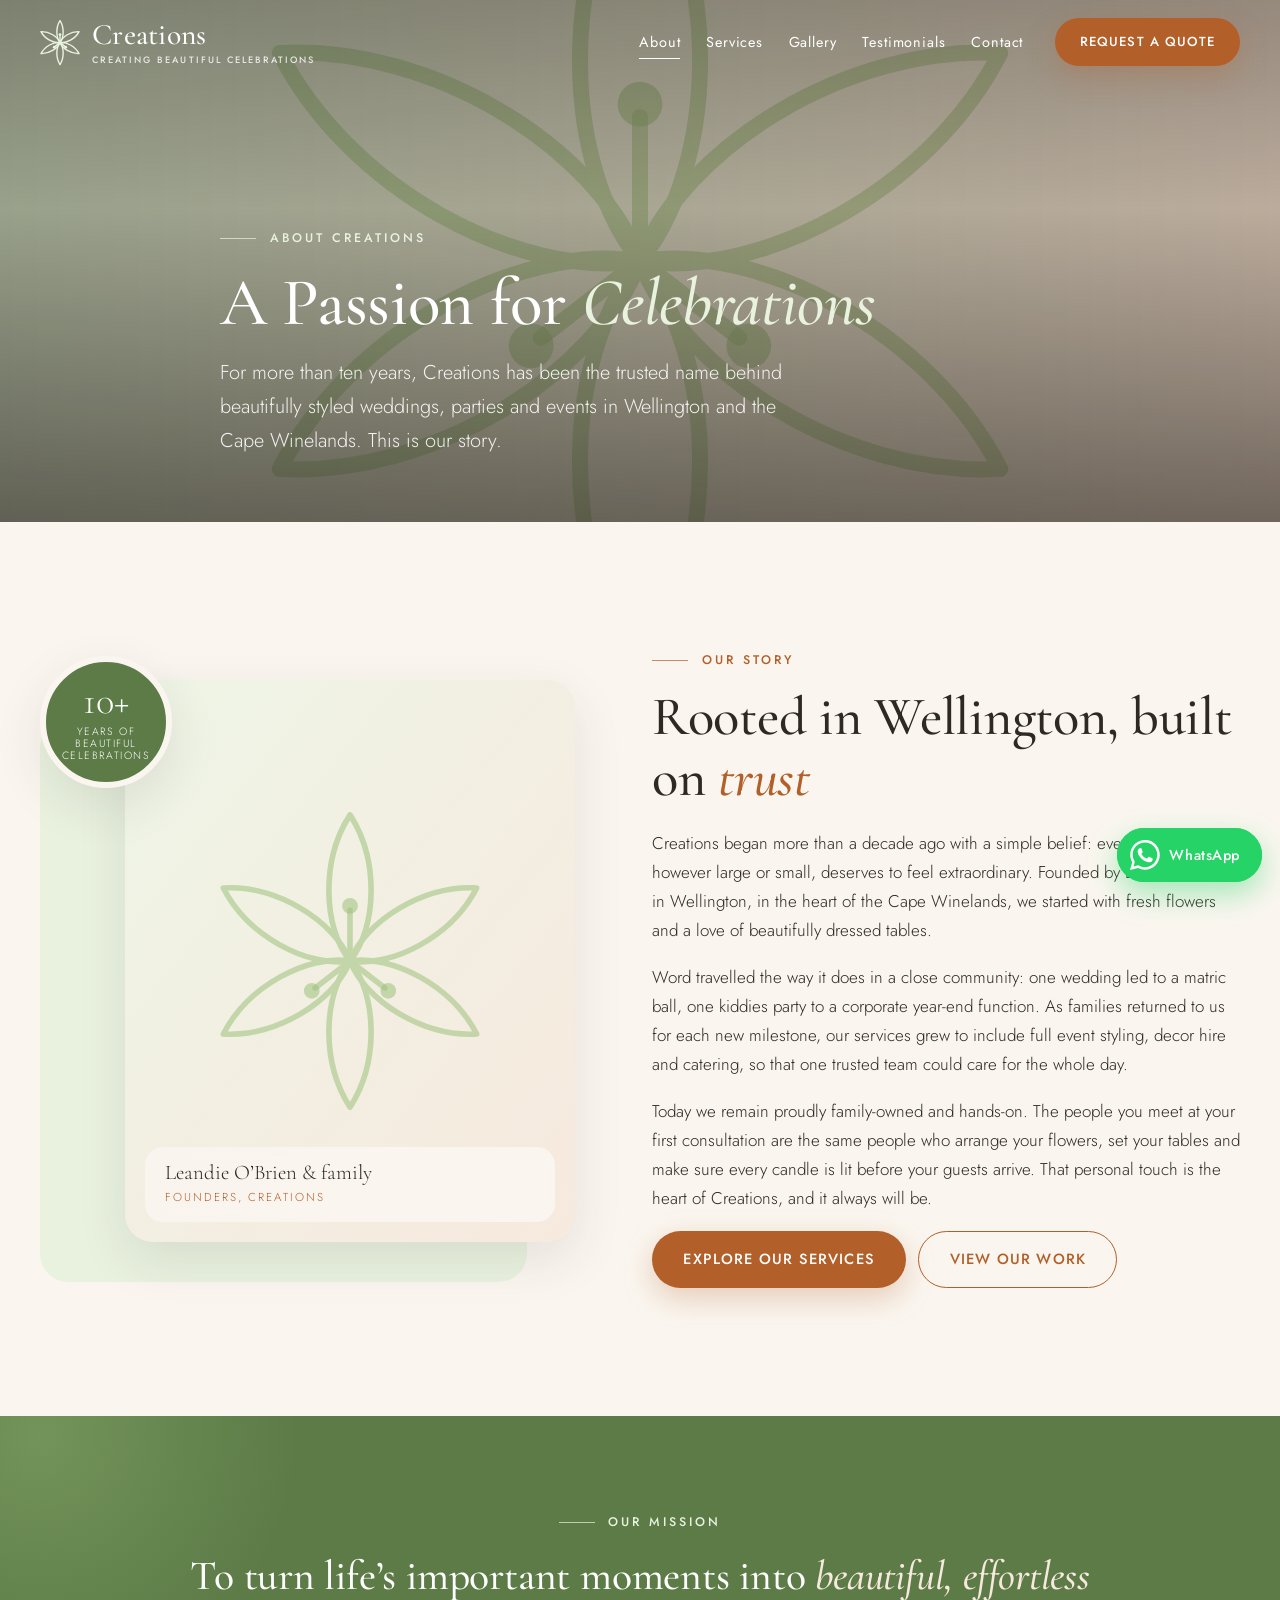
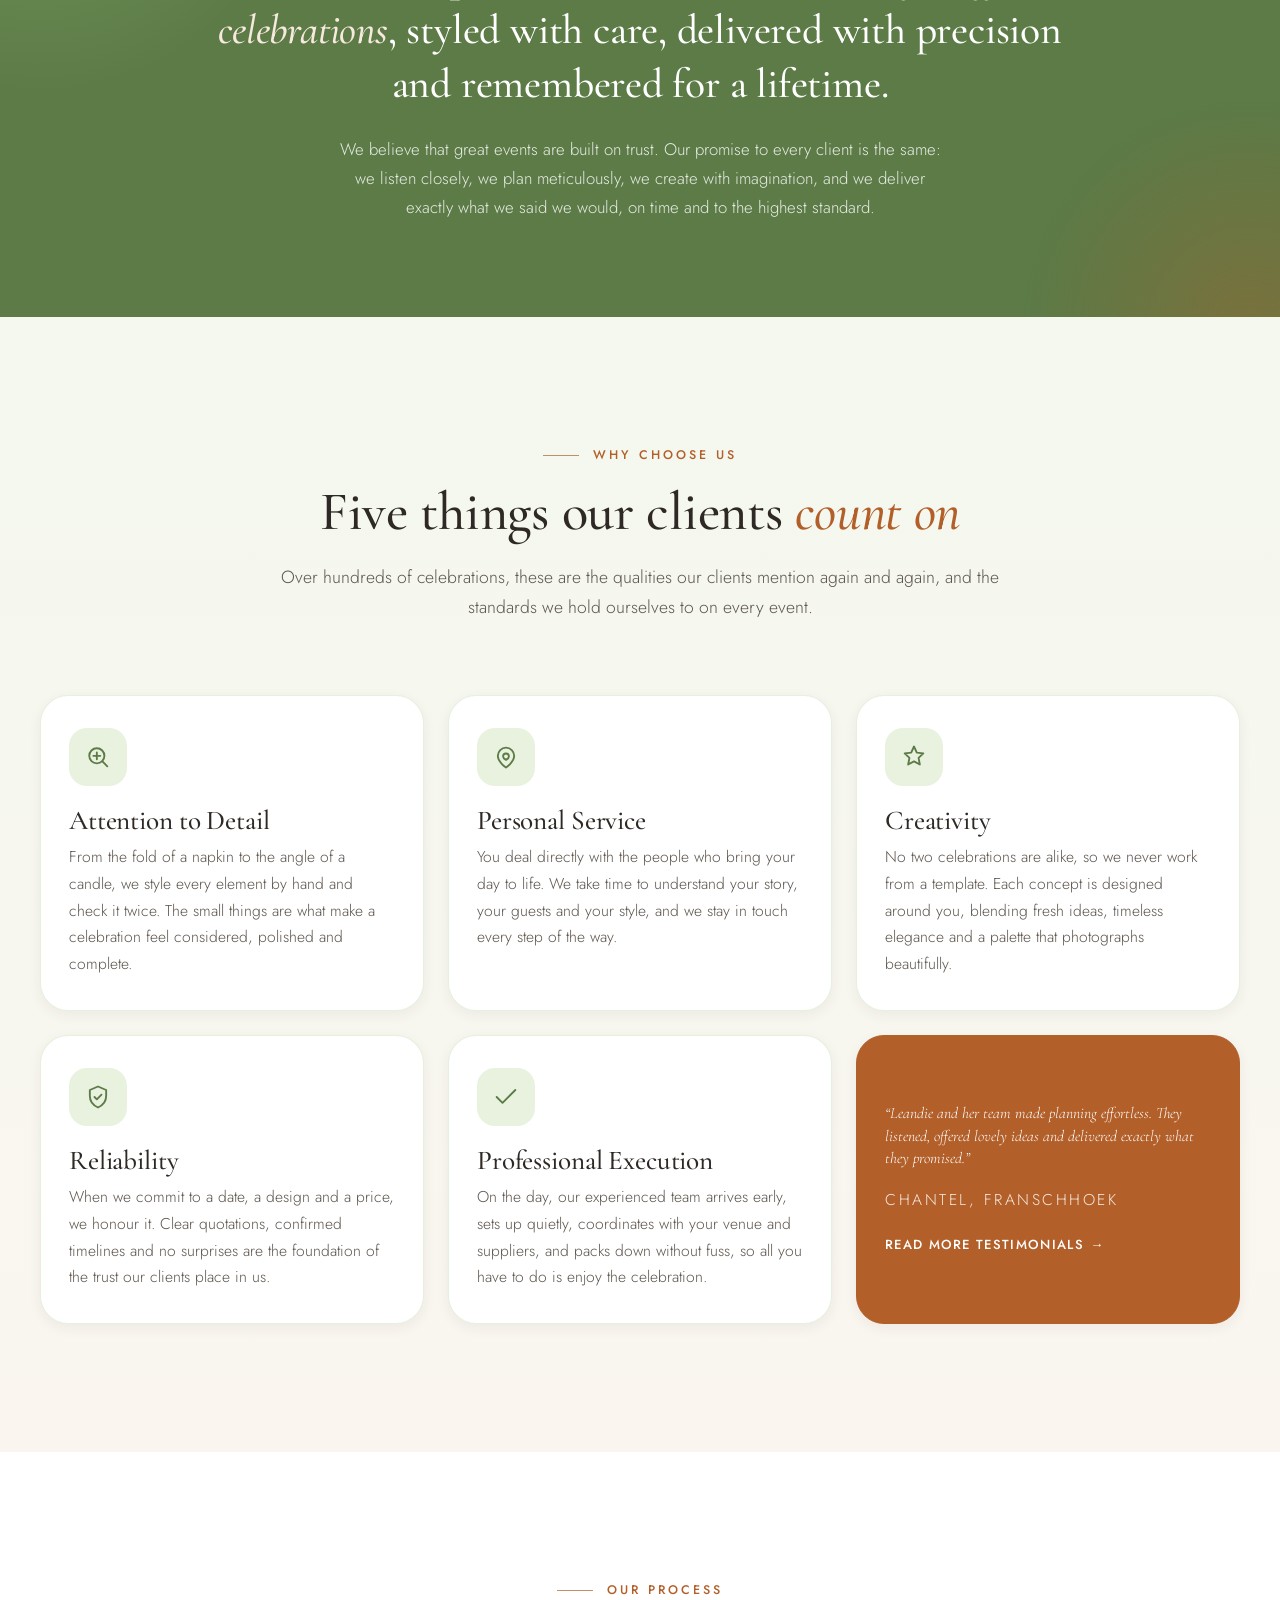
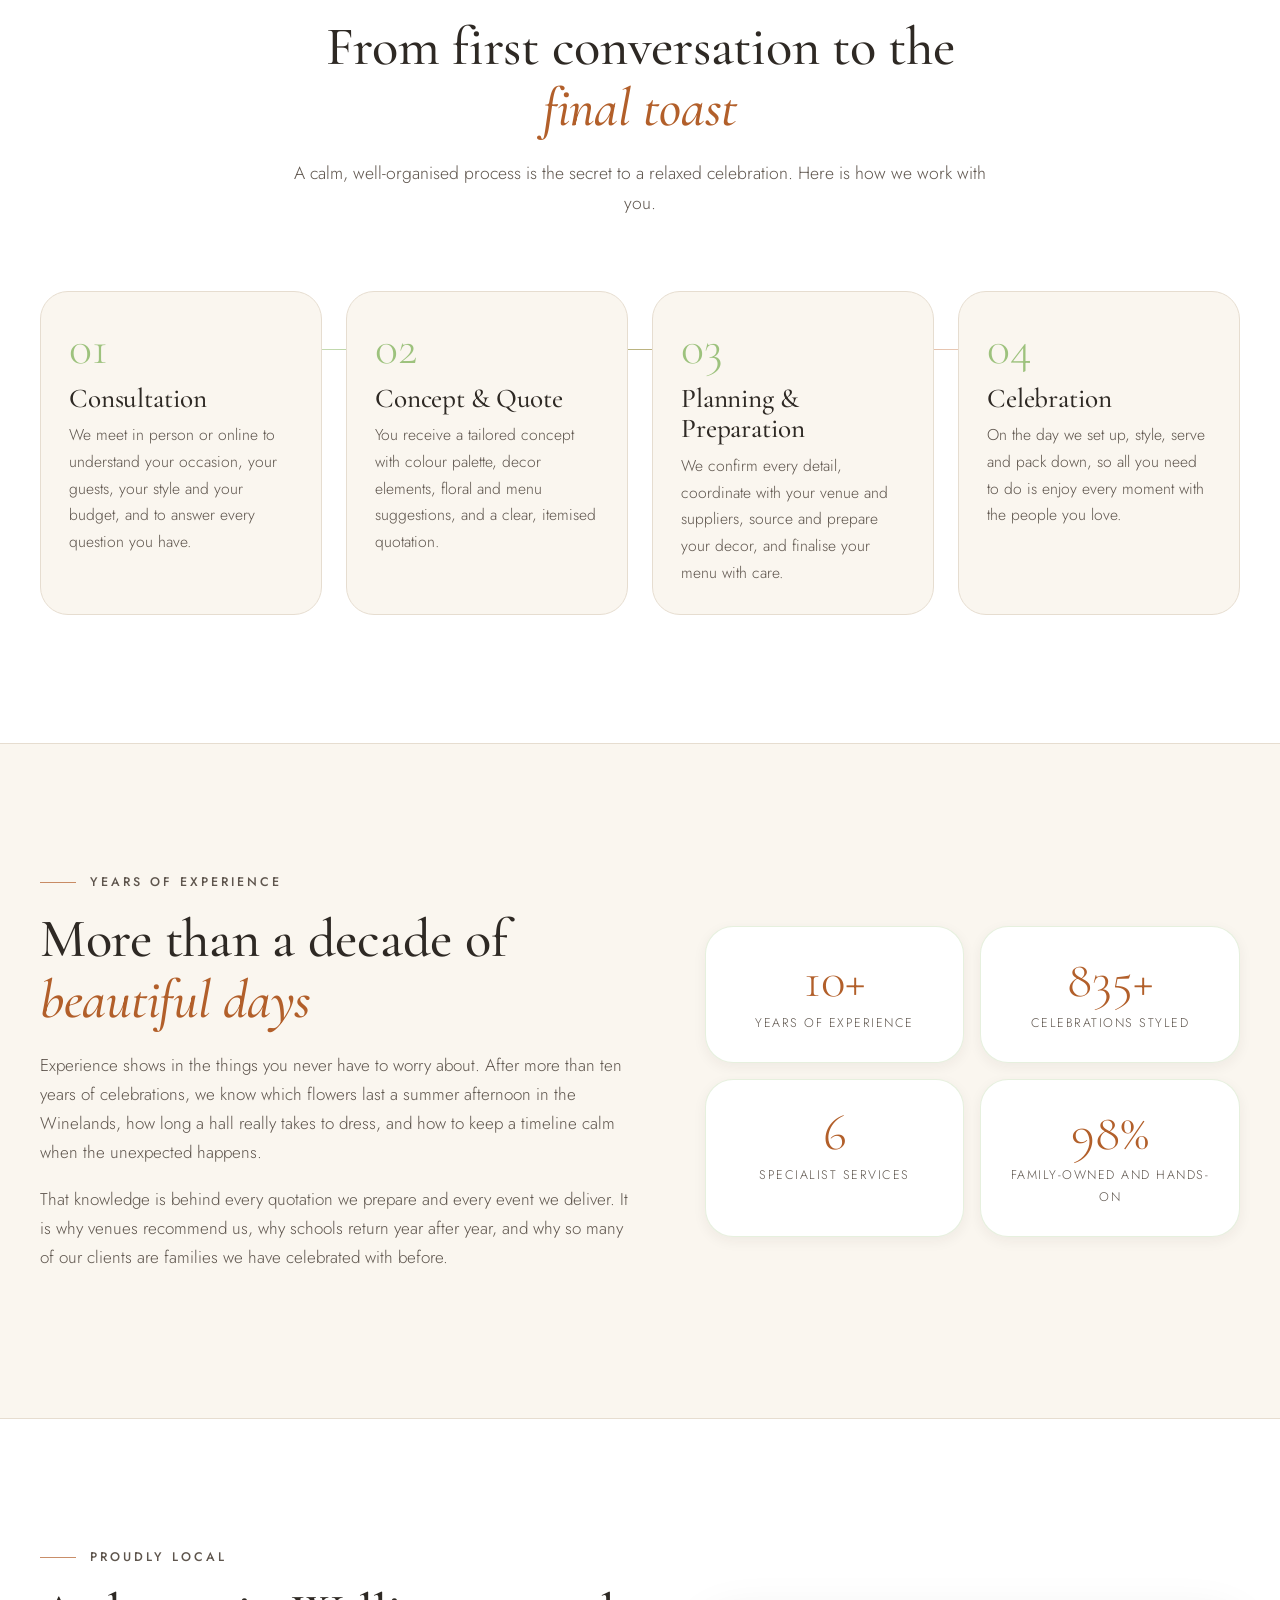
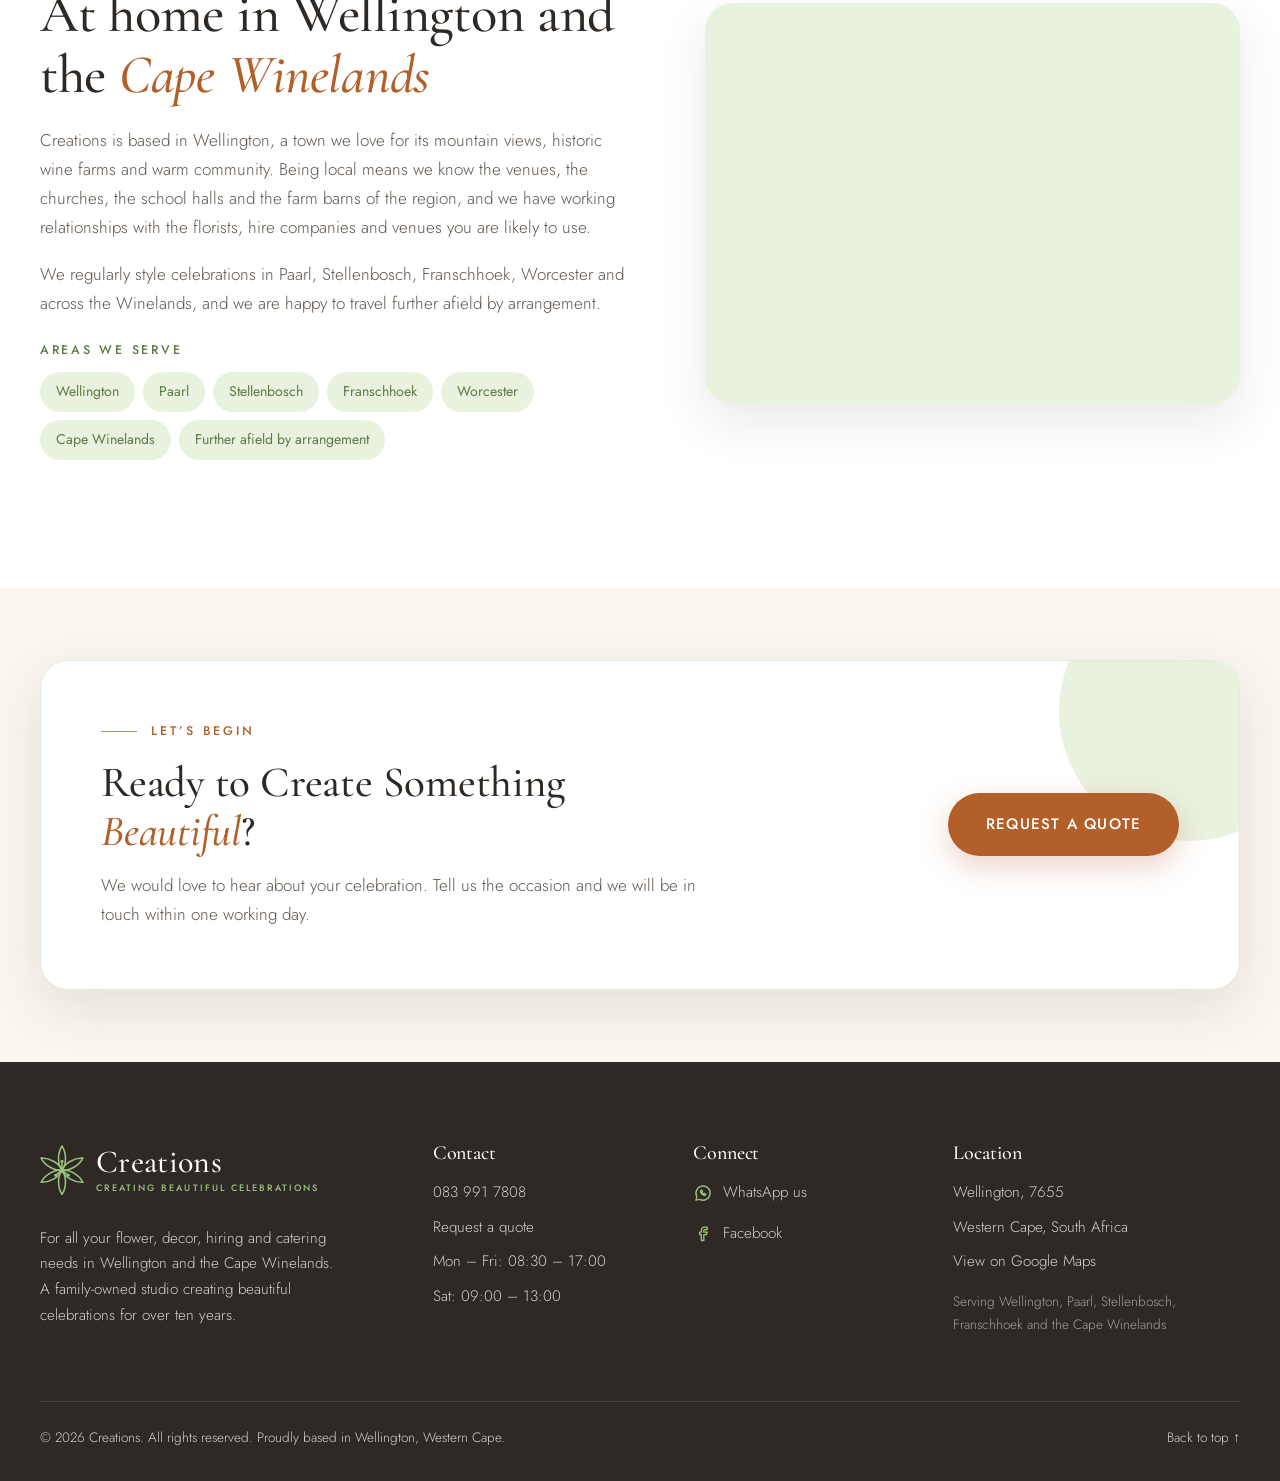
==== about.html @ 6b0f3a57 "Add About page: A Passion for Celebrations New about.html telling the Creations story as a family-ow" ====
<!DOCTYPE html>
<html lang="en-ZA">
<head>
  <meta charset="utf-8">
  <meta name="viewport" content="width=device-width, initial-scale=1, viewport-fit=cover">
  <title>About Us | A Passion for Celebrations | Creations, Wellington</title>
  <meta name="description" content="Meet Creations, a family-owned event styling and catering company trusted in Wellington and the Cape Winelands for more than 10 years. Attention to detail, personal service, creativity and reliable, professional execution.">
  <meta name="robots" content="index, follow, max-image-preview:large">
  <meta name="theme-color" content="#FAF6EF">
  <link rel="canonical" href="https://www.obcreations.site/about.html">

  <meta property="og:type" content="website">
  <meta property="og:locale" content="en_ZA">
  <meta property="og:site_name" content="Creations">
  <meta property="og:title" content="About Creations | A Passion for Celebrations">
  <meta property="og:description" content="A family-owned event styling company trusted in Wellington for more than 10 years.">
  <meta property="og:url" content="https://www.obcreations.site/about.html">
  <meta property="og:image" content="https://www.obcreations.site/assets/img/og-image.jpg">
  <meta name="twitter:card" content="summary_large_image">

  <link rel="icon" href="favicon.svg" type="image/svg+xml">
  <link rel="apple-touch-icon" href="assets/img/logo-mark.svg">
  <link rel="manifest" href="site.webmanifest">

  <link rel="preconnect" href="https://fonts.googleapis.com">
  <link rel="preconnect" href="https://fonts.gstatic.com" crossorigin>
  <link rel="preconnect" href="https://images.unsplash.com">
  <link rel="stylesheet" href="https://fonts.googleapis.com/css2?family=Cormorant+Garamond:ital,wght@0,400;0,500;0,600;1,400;1,500&family=Jost:wght@300;400;500;600&display=swap">
  <link rel="stylesheet" href="assets/css/styles.css">

  <script type="application/ld+json">
  {
    "@context": "https://schema.org",
    "@type": "AboutPage",
    "name": "About Creations",
    "url": "https://www.obcreations.site/about.html",
    "about": { "@id": "https://www.obcreations.site/#business" }
  }
  </script>
</head>
<body>
  <a class="skip-link" href="#main">Skip to main content</a>

  <header class="site-header" id="top">
    <div class="container header__inner">
      <a class="brand" href="index.html" aria-label="Creations, home">
        <svg class="brand__lily" viewBox="0 0 200 250" aria-hidden="true" focusable="false">
          <defs><path id="brand-petal" d="M100 128 C 80 104, 78 52, 100 18 C 122 52, 120 104, 100 128 Z"/></defs>
          <g fill="none" stroke="currentColor" stroke-width="7" stroke-linejoin="round" stroke-linecap="round">
            <use href="#brand-petal"/><use href="#brand-petal" transform="rotate(60 100 128)"/><use href="#brand-petal" transform="rotate(120 100 128)"/><use href="#brand-petal" transform="rotate(180 100 128)"/><use href="#brand-petal" transform="rotate(240 100 128)"/><use href="#brand-petal" transform="rotate(300 100 128)"/>
            <path d="M100 128V92M100 128L74 148M100 128l26 20"/>
          </g>
          <g fill="currentColor"><circle cx="100" cy="88" r="7"/><circle cx="71" cy="151" r="7"/><circle cx="129" cy="151" r="7"/></g>
        </svg>
        <span class="brand__text">
          <span class="brand__name">Creations</span>
          <span class="brand__tag">Creating Beautiful Celebrations</span>
        </span>
      </a>

      <nav class="nav" id="primary-nav" aria-label="Primary">
        <ul class="nav__list">
          <li><a class="nav__link is-active" href="about.html" aria-current="page">About</a></li>
          <li><a class="nav__link" href="services.html">Services</a></li>
          <li><a class="nav__link" href="gallery.html">Gallery</a></li>
          <li><a class="nav__link" href="index.html#testimonials">Testimonials</a></li>
          <li><a class="nav__link" href="contact.html">Contact</a></li>
        </ul>
        <a class="btn btn--primary nav__cta" href="contact.html">Request a Quote</a>
      </nav>

      <button class="nav-toggle" type="button" aria-controls="primary-nav" aria-expanded="false" aria-label="Open menu">
        <span class="nav-toggle__bar"></span>
        <span class="nav-toggle__bar"></span>
        <span class="nav-toggle__bar"></span>
      </button>
    </div>
  </header>

  <main id="main">
    <!-- ------------------------------------------------------------ HERO -->
    <section class="page-hero" aria-labelledby="about-title">
      <picture class="hero__media">
        <img src="https://images.unsplash.com/photo-1511795409834-ef04bbd61622?auto=format&fit=crop&w=1800&q=70"
             alt="Guests gathered at a long, beautifully styled celebration table under warm string lights"
             width="1800" height="900" fetchpriority="high" decoding="async" data-fallback>
      </picture>
      <div class="hero__overlay" aria-hidden="true"></div>
      <div class="container hero__content">
        <p class="eyebrow reveal">About Creations</p>
        <h1 class="page-hero__title reveal" id="about-title">A Passion for <em>Celebrations</em></h1>
        <p class="hero__lead reveal">For more than ten years, Creations has been the trusted name behind beautifully styled weddings, parties and events in Wellington and the Cape Winelands. This is our story.</p>
      </div>
    </section>

    <!-- ------------------------------------------------------- OUR STORY -->
    <section class="section about" id="story" aria-labelledby="story-title">
      <div class="container about__grid">
        <div class="about__media reveal">
          <!-- Photo placeholder: replace the src with a warm, professional photo of the Creations family and team -->
          <figure class="about__photo">
            <img src="assets/img/placeholder.svg"
                 alt="Placeholder for a warm, professional photo of the Creations family and team"
                 width="800" height="1000" loading="lazy" decoding="async">
            <figcaption class="about__photo-caption">
              <span class="about__photo-name">Leandie O&rsquo;Brien &amp; family</span>
              <span class="about__photo-role">Founders, Creations</span>
            </figcaption>
          </figure>
          <div class="about__badge" aria-hidden="true">
            <span class="about__badge-num">10+</span>
            <span class="about__badge-text">years of<br>beautiful<br>celebrations</span>
          </div>
        </div>

        <div class="about__content">
          <p class="eyebrow reveal">Our Story</p>
          <h2 class="section__title reveal" id="story-title">Rooted in Wellington, built on <em>trust</em></h2>
          <p class="reveal">Creations began more than a decade ago with a simple belief: every celebration, however large or small, deserves to feel extraordinary. Founded by Leandie O&rsquo;Brien in Wellington, in the heart of the Cape Winelands, we started with fresh flowers and a love of beautifully dressed tables.</p>
          <p class="reveal">Word travelled the way it does in a close community: one wedding led to a matric ball, one kiddies party to a corporate year-end function. As families returned to us for each new milestone, our services grew to include full event styling, decor hire and catering, so that one trusted team could care for the whole day.</p>
          <p class="reveal">Today we remain proudly family-owned and hands-on. The people you meet at your first consultation are the same people who arrange your flowers, set your tables and make sure every candle is lit before your guests arrive. That personal touch is the heart of Creations, and it always will be.</p>
          <div class="about__actions reveal">
            <a class="btn btn--primary" href="services.html">Explore Our Services</a>
            <a class="btn btn--outline" href="gallery.html">View Our Work</a>
          </div>
        </div>
      </div>
    </section>

    <!-- --------------------------------------------------------- MISSION -->
    <section class="mission" aria-labelledby="mission-title">
      <div class="container mission__inner reveal">
        <p class="eyebrow">Our Mission</p>
        <h2 class="mission__title" id="mission-title">To turn life&rsquo;s important moments into <em>beautiful, effortless celebrations</em>, styled with care, delivered with precision and remembered for a lifetime.</h2>
        <p class="mission__text">We believe that great events are built on trust. Our promise to every client is the same: we listen closely, we plan meticulously, we create with imagination, and we deliver exactly what we said we would, on time and to the highest standard.</p>
      </div>
    </section>

    <!-- --------------------------------------------------- WHY CHOOSE US -->
    <section class="section section--tint why" id="why-us" aria-labelledby="why-title">
      <div class="container">
        <header class="section__header reveal">
          <p class="eyebrow">Why Choose Us</p>
          <h2 class="section__title" id="why-title">Five things our clients <em>count on</em></h2>
          <p class="section__intro">Over hundreds of celebrations, these are the qualities our clients mention again and again, and the standards we hold ourselves to on every event.</p>
        </header>

        <ul class="why__grid">
          <li class="why__card reveal">
            <span class="why__icon" aria-hidden="true"><svg viewBox="0 0 24 24"><circle cx="11" cy="11" r="6.5"/><path d="M20 20l-4.2-4.2M11 8v6M8 11h6"/></svg></span>
            <h3>Attention to Detail</h3>
            <p>From the fold of a napkin to the angle of a candle, we style every element by hand and check it twice. The small things are what make a celebration feel considered, polished and complete.</p>
          </li>
          <li class="why__card reveal">
            <span class="why__icon" aria-hidden="true"><svg viewBox="0 0 24 24"><path d="M12 21s-7-4.6-7-10a7 7 0 0 1 14 0c0 5.4-7 10-7 10Z"/><path d="M9.5 11.5a2.5 2.5 0 0 1 5 0c0 1.5-2.5 3-2.5 3s-2.5-1.5-2.5-3Z"/></svg></span>
            <h3>Personal Service</h3>
            <p>You deal directly with the people who bring your day to life. We take time to understand your story, your guests and your style, and we stay in touch every step of the way.</p>
          </li>
          <li class="why__card reveal">
            <span class="why__icon" aria-hidden="true"><svg viewBox="0 0 24 24"><path d="M12 3l2.4 5.2 5.6.7-4.1 3.9 1.1 5.6L12 15.7 7 18.4l1.1-5.6L4 8.9l5.6-.7Z"/></svg></span>
            <h3>Creativity</h3>
            <p>No two celebrations are alike, so we never work from a template. Each concept is designed around you, blending fresh ideas, timeless elegance and a palette that photographs beautifully.</p>
          </li>
          <li class="why__card reveal">
            <span class="why__icon" aria-hidden="true"><svg viewBox="0 0 24 24"><path d="M12 3l7 3v5c0 5-3.5 8.5-7 10-3.5-1.5-7-5-7-10V6l7-3Z"/><path d="M9 12l2 2 4-4"/></svg></span>
            <h3>Reliability</h3>
            <p>When we commit to a date, a design and a price, we honour it. Clear quotations, confirmed timelines and no surprises are the foundation of the trust our clients place in us.</p>
          </li>
          <li class="why__card reveal">
            <span class="why__icon" aria-hidden="true"><svg viewBox="0 0 24 24"><path d="M4 12l5 5L20 6"/></svg></span>
            <h3>Professional Execution</h3>
            <p>On the day, our experienced team arrives early, sets up quietly, coordinates with your venue and suppliers, and packs down without fuss, so all you have to do is enjoy the celebration.</p>
          </li>
          <li class="why__card why__card--accent reveal">
            <p class="why__quote">&ldquo;Leandie and her team made planning effortless. They listened, offered lovely ideas and delivered exactly what they promised.&rdquo;</p>
            <p class="why__cite">Chantel, Franschhoek</p>
            <a class="service__link" href="index.html#testimonials">Read more testimonials</a>
          </li>
        </ul>
      </div>
    </section>

    <!-- ----------------------------------------------------- OUR PROCESS -->
    <section class="section process" id="process" aria-labelledby="process-title">
      <div class="container">
        <header class="section__header reveal">
          <p class="eyebrow">Our Process</p>
          <h2 class="section__title" id="process-title">From first conversation to the <em>final toast</em></h2>
          <p class="section__intro">A calm, well-organised process is the secret to a relaxed celebration. Here is how we work with you.</p>
        </header>

        <ol class="process__steps">
          <li class="step reveal">
            <span class="step__num" aria-hidden="true">01</span>
            <h3 class="step__title">Consultation</h3>
            <p>We meet in person or online to understand your occasion, your guests, your style and your budget, and to answer every question you have.</p>
          </li>
          <li class="step reveal">
            <span class="step__num" aria-hidden="true">02</span>
            <h3 class="step__title">Concept &amp; Quote</h3>
            <p>You receive a tailored concept with colour palette, decor elements, floral and menu suggestions, and a clear, itemised quotation.</p>
          </li>
          <li class="step reveal">
            <span class="step__num" aria-hidden="true">03</span>
            <h3 class="step__title">Planning &amp; Preparation</h3>
            <p>We confirm every detail, coordinate with your venue and suppliers, source and prepare your decor, and finalise your menu with care.</p>
          </li>
          <li class="step reveal">
            <span class="step__num" aria-hidden="true">04</span>
            <h3 class="step__title">Celebration</h3>
            <p>On the day we set up, style, serve and pack down, so all you need to do is enjoy every moment with the people you love.</p>
          </li>
        </ol>
      </div>
    </section>

    <!-- ------------------------------------------------------ EXPERIENCE -->
    <section class="experience" id="experience" aria-labelledby="experience-title">
      <div class="container experience__grid">
        <div class="experience__content">
          <p class="eyebrow reveal">Years of Experience</p>
          <h2 class="section__title reveal" id="experience-title">More than a decade of <em>beautiful days</em></h2>
          <p class="reveal">Experience shows in the things you never have to worry about. After more than ten years of celebrations, we know which flowers last a summer afternoon in the Winelands, how long a hall really takes to dress, and how to keep a timeline calm when the unexpected happens.</p>
          <p class="reveal">That knowledge is behind every quotation we prepare and every event we deliver. It is why venues recommend us, why schools return year after year, and why so many of our clients are families we have celebrated with before.</p>
        </div>
        <ul class="experience__stats reveal">
          <li><span class="experience__num"><span data-count="10">10</span>+</span><span class="experience__label">Years of experience</span></li>
          <li><span class="experience__num"><span data-count="850">850</span>+</span><span class="experience__label">Celebrations styled</span></li>
          <li><span class="experience__num"><span data-count="6">6</span></span><span class="experience__label">Specialist services</span></li>
          <li><span class="experience__num"><span data-count="100">100</span>%</span><span class="experience__label">Family-owned and hands-on</span></li>
        </ul>
      </div>
    </section>

    <!-- ----------------------------------------------------------- LOCAL -->
    <section class="section local" id="local" aria-labelledby="local-title">
      <div class="container local__grid">
        <div class="local__content">
          <p class="eyebrow reveal">Proudly Local</p>
          <h2 class="section__title reveal" id="local-title">At home in Wellington and the <em>Cape Winelands</em></h2>
          <p class="reveal">Creations is based in Wellington, a town we love for its mountain views, historic wine farms and warm community. Being local means we know the venues, the churches, the school halls and the farm barns of the region, and we have working relationships with the florists, hire companies and venues you are likely to use.</p>
          <p class="reveal">We regularly style celebrations in Paarl, Stellenbosch, Franschhoek, Worcester and across the Winelands, and we are happy to travel further afield by arrangement.</p>
          <h3 class="local__areas-title reveal">Areas we serve</h3>
          <ul class="local__areas reveal">
            <li>Wellington</li>
            <li>Paarl</li>
            <li>Stellenbosch</li>
            <li>Franschhoek</li>
            <li>Worcester</li>
            <li>Cape Winelands</li>
            <li>Further afield by arrangement</li>
          </ul>
        </div>
        <div class="local__map reveal">
          <iframe title="Map of Wellington, Western Cape, where Creations is based"
                  src="https://www.google.com/maps?q=Wellington,+Western+Cape,+South+Africa&z=11&output=embed"
                  width="800" height="600" loading="lazy" referrerpolicy="no-referrer-when-downgrade" allowfullscreen></iframe>
        </div>
      </div>
    </section>

    <!-- ------------------------------------------------------------- CTA -->
    <section class="cta" aria-labelledby="cta-title">
      <div class="container cta__inner reveal">
        <div>
          <p class="eyebrow">Let&rsquo;s Begin</p>
          <h2 class="cta__title" id="cta-title">Ready to Create Something <em>Beautiful</em>?</h2>
          <p>We would love to hear about your celebration. Tell us the occasion and we will be in touch within one working day.</p>
        </div>
        <div class="cta__actions">
          <a class="btn btn--primary btn--lg" href="contact.html">Request a Quote</a>
        </div>
      </div>
    </section>
  </main>

  <footer class="site-footer">
    <div class="container footer__grid">
      <div class="footer__brand">
        <a class="brand brand--footer" href="index.html" aria-label="Creations, home">
          <svg class="brand__lily" viewBox="0 0 200 250" aria-hidden="true" focusable="false">
            <g fill="none" stroke="currentColor" stroke-width="7" stroke-linejoin="round" stroke-linecap="round">
              <use href="#brand-petal"/><use href="#brand-petal" transform="rotate(60 100 128)"/><use href="#brand-petal" transform="rotate(120 100 128)"/><use href="#brand-petal" transform="rotate(180 100 128)"/><use href="#brand-petal" transform="rotate(240 100 128)"/><use href="#brand-petal" transform="rotate(300 100 128)"/>
              <path d="M100 128V92M100 128L74 148M100 128l26 20"/>
            </g>
            <g fill="currentColor"><circle cx="100" cy="88" r="7"/><circle cx="71" cy="151" r="7"/><circle cx="129" cy="151" r="7"/></g>
          </svg>
          <span class="brand__text">
            <span class="brand__name">Creations</span>
            <span class="brand__tag">Creating Beautiful Celebrations</span>
          </span>
        </a>
        <p>For all your flower, decor, hiring and catering needs in Wellington and the Cape Winelands. A family-owned studio creating beautiful celebrations for over ten years.</p>
      </div>

      <div class="footer__col">
        <h3>Contact</h3>
        <ul>
          <li><a href="tel:+27839917808">083 991 7808</a></li>
          <li><a href="contact.html">Request a quote</a></li>
          <li>Mon &ndash; Fri: 08:30 &ndash; 17:00</li>
          <li>Sat: 09:00 &ndash; 13:00</li>
        </ul>
      </div>

      <div class="footer__col">
        <h3>Connect</h3>
        <ul class="footer__connect">
          <li>
            <a href="https://wa.me/27839917808?text=Hello%20Creations%2C%20I%27d%20like%20to%20enquire%20about%20an%20event." target="_blank" rel="noopener noreferrer">
              <svg viewBox="0 0 24 24" aria-hidden="true"><path d="M3.5 20.5l1.2-4.1A8.5 8.5 0 1 1 8 19.6l-4.5.9Z"/><path d="M9 9.5c0 3 2.5 5.5 5.5 5.5l1-1.5-2-1-1 1a4 4 0 0 1-2-2l1-1-1-2-1.5 1Z"/></svg>
              WhatsApp us
            </a>
          </li>
          <li>
            <a href="https://www.facebook.com/creationscreated" target="_blank" rel="noopener noreferrer">
              <svg viewBox="0 0 24 24" aria-hidden="true"><path d="M14 8h3V5h-3a4 4 0 0 0-4 4v2H8v3h2v7h3v-7h3l1-3h-4V9a1 1 0 0 1 1-1Z"/></svg>
              Facebook
            </a>
          </li>
        </ul>
      </div>

      <div class="footer__col">
        <h3>Location</h3>
        <address>
          <ul>
            <li>Wellington, 7655</li>
            <li>Western Cape, South Africa</li>
            <li><a href="https://www.google.com/maps/search/?api=1&query=Wellington,+Western+Cape,+South+Africa" target="_blank" rel="noopener noreferrer">View on Google Maps</a></li>
            <li class="footer__area">Serving Wellington, Paarl, Stellenbosch, Franschhoek and the Cape Winelands</li>
          </ul>
        </address>
      </div>
    </div>

    <div class="container footer__bottom">
      <p>&copy; <span data-year>2026</span> Creations. All rights reserved. Proudly based in Wellington, Western Cape.</p>
      <a class="footer__top" href="#top">Back to top &uarr;</a>
    </div>
  </footer>

  <a class="whatsapp-fab" href="https://wa.me/27839917808?text=Hello%20Creations%2C%20I%27d%20like%20to%20enquire%20about%20an%20event." target="_blank" rel="noopener noreferrer" aria-label="Chat with Creations on WhatsApp">
    <svg viewBox="0 0 24 24" aria-hidden="true"><path d="M20.5 3.5A11.8 11.8 0 0 0 12 0C5.5 0 .2 5.3.2 11.8c0 2.1.5 4.1 1.6 5.9L0 24l6.4-1.7a11.8 11.8 0 0 0 5.6 1.4c6.5 0 11.8-5.3 11.8-11.8 0-3.2-1.2-6.1-3.3-8.4ZM12 21.7c-1.8 0-3.5-.5-5-1.4l-.4-.2-3.8 1 1-3.7-.2-.4a9.7 9.7 0 0 1-1.5-5.2C2.1 6.4 6.5 2 12 2c2.6 0 5.1 1 6.9 2.9a9.7 9.7 0 0 1 2.9 6.9c0 5.5-4.4 9.9-9.8 9.9Zm5.4-7.3c-.3-.1-1.8-.9-2-1-.3-.1-.5-.1-.7.1l-.9 1.2c-.2.2-.3.2-.6.1a8 8 0 0 1-4-3.5c-.3-.5.3-.5.9-1.6.1-.2 0-.4 0-.5l-.9-2.2c-.2-.6-.5-.5-.7-.5h-.6c-.2 0-.5.1-.8.4-.3.3-1 1-1 2.5s1.1 2.9 1.2 3.1c.2.2 2.1 3.2 5.1 4.5 1.9.8 2.6.9 3.5.7.6-.1 1.8-.7 2-1.4.2-.7.2-1.3.2-1.4-.1-.2-.3-.3-.7-.5Z"/></svg>
    <span class="whatsapp-fab__label">WhatsApp</span>
  </a>

  <script src="assets/js/main.js" defer></script>
</body>
</html>
---- assets/css/styles.css ----
/* =====================================================================
   Creations — Creating Beautiful Celebrations
   Design system + page styles. Mobile first. No dependencies.
   ===================================================================== */

/* ---------- Design tokens ------------------------------------------- */
:root {
  /* Brand palette, sampled from the Creations logo and business card */
  --terracotta: #B25F2A;
  --terracotta-dark: #8E4A1F;
  --terracotta-soft: #D9A483;
  --terracotta-pale: #F7E9DE;

  --sage: #9DC27D;          /* lily green from the logo */
  --sage-deep: #5C7B47;     /* accessible text green */
  --sage-mid: #86A96B;
  --sage-pale: #E9F2DF;
  --sage-tint: #F4F8EF;

  --cream: #FAF6EF;
  --cream-deep: #F2EADD;
  --white: #FFFFFF;

  --ink: #2E2924;
  --ink-soft: #5E554D;
  --ink-mute: #8A8078;
  --line: #E6DDD0;

  --whatsapp: #25D366;
  --whatsapp-dark: #1DA851;

  /* Type */
  --font-display: "Cormorant Garamond", Georgia, "Times New Roman", serif;
  --font-body: "Jost", "Helvetica Neue", Arial, sans-serif;

  /* Rhythm */
  --radius-sm: 10px;
  --radius: 18px;
  --radius-lg: 28px;
  --container: 1200px;
  --gutter: clamp(1.25rem, 4vw, 2.5rem);
  --section: clamp(4.5rem, 10vw, 8rem);

  --shadow-sm: 0 4px 14px rgba(46, 41, 36, 0.06);
  --shadow: 0 18px 50px rgba(46, 41, 36, 0.10);
  --shadow-lg: 0 32px 80px rgba(46, 41, 36, 0.16);

  --ease: cubic-bezier(0.22, 1, 0.36, 1);
  --dur: 0.6s;
  --header-h: 84px;
}

/* ---------- Base ---------------------------------------------------- */
*, *::before, *::after { box-sizing: border-box; }

html {
  scroll-behavior: smooth;
  scroll-padding-top: calc(var(--header-h) + 12px);
  -webkit-text-size-adjust: 100%;
  overflow-x: clip;
}

body {
  margin: 0;
  font-family: var(--font-body);
  font-weight: 300;
  font-size: 1.0625rem;
  line-height: 1.7;
  color: var(--ink);
  background: var(--cream);
  -webkit-font-smoothing: antialiased;
  overflow-x: clip;
}

img, svg, picture, iframe { display: block; max-width: 100%; }
img { height: auto; }

h1, h2, h3, h4 {
  font-family: var(--font-display);
  font-weight: 500;
  line-height: 1.12;
  margin: 0 0 1rem;
  color: var(--ink);
  letter-spacing: -0.005em;
}
h1 { font-size: clamp(2.6rem, 7vw, 5.4rem); }
h2 { font-size: clamp(2.1rem, 4.6vw, 3.4rem); }
h3 { font-size: clamp(1.35rem, 2.2vw, 1.7rem); }

p { margin: 0 0 1.15rem; }
ul, ol { margin: 0; padding: 0; }
a { color: var(--terracotta); text-decoration: none; transition: color 0.25s var(--ease); }
a:hover { color: var(--terracotta-dark); }
strong { font-weight: 500; }
em { font-style: italic; color: var(--terracotta); }
address { font-style: normal; }
button { font: inherit; color: inherit; cursor: pointer; }

:focus-visible {
  outline: 3px solid var(--terracotta);
  outline-offset: 3px;
  border-radius: 4px;
}

.container {
  width: min(100% - (var(--gutter) * 2), var(--container));
  margin-inline: auto;
}

.skip-link {
  position: absolute; top: -100px; left: 1rem;
  padding: 0.75rem 1.25rem; z-index: 1000;
  background: var(--ink); color: var(--white);
  border-radius: var(--radius-sm); font-weight: 500;
}
.skip-link:focus { top: 1rem; }

.hp { position: absolute !important; left: -9999px !important; width: 1px; height: 1px; overflow: hidden; }

/* ---------- Typography helpers ------------------------------------- */
.eyebrow {
  font-family: var(--font-body);
  font-size: 0.78rem; font-weight: 500;
  letter-spacing: 0.24em; text-transform: uppercase;
  color: var(--terracotta);
  margin-bottom: 1rem;
  display: flex; align-items: center; gap: 0.85rem;
}
.eyebrow::before {
  content: ""; width: 2.25rem; height: 1px; background: var(--terracotta); opacity: 0.7;
}
.section__header { max-width: 720px; margin: 0 auto clamp(2.5rem, 6vw, 4.5rem); text-align: center; }
.section__header .eyebrow { justify-content: center; }
.section__header--light .section__title,
.section__header--light .section__intro { color: var(--white); }
.section__header--light .eyebrow { color: var(--sage-pale); }
.section__header--light .eyebrow::before { background: var(--sage-pale); }
.section__header--light em { color: var(--terracotta-pale); }
.section__title { margin-bottom: 1.25rem; }
.section__intro { color: var(--ink-soft); font-size: 1.1rem; margin: 0; }

.section { padding-block: var(--section); position: relative; }
.section--tint { background: linear-gradient(180deg, var(--sage-tint) 0%, var(--cream) 100%); }
.section--sage { background: var(--sage-deep); color: var(--white); }

/* ---------- Buttons ------------------------------------------------- */
.btn {
  display: inline-flex; align-items: center; justify-content: center; gap: 0.6rem;
  padding: 0.95rem 1.9rem; border-radius: 999px;
  font-family: var(--font-body); font-weight: 500; font-size: 0.92rem;
  letter-spacing: 0.08em; text-transform: uppercase;
  border: 1.5px solid transparent; white-space: nowrap;
  transition: transform 0.35s var(--ease), box-shadow 0.35s var(--ease), background-color 0.3s, color 0.3s, border-color 0.3s;
}
.btn:hover { transform: translateY(-2px); }
.btn:active { transform: translateY(0); }
.btn--lg { padding: 1.1rem 2.3rem; font-size: 0.95rem; }
.btn--primary { background: var(--terracotta); color: var(--white); box-shadow: 0 10px 30px rgba(178, 95, 42, 0.28); }
.btn--primary:hover { background: var(--terracotta-dark); color: var(--white); box-shadow: 0 16px 36px rgba(178, 95, 42, 0.34); }
.btn--outline { border-color: var(--terracotta); color: var(--terracotta); background: transparent; }
.btn--outline:hover { background: var(--terracotta); color: var(--white); }
.btn--ghost { border-color: rgba(255,255,255,0.7); color: var(--white); background: rgba(255,255,255,0.08); backdrop-filter: blur(6px); }
.btn--ghost:hover { background: var(--white); color: var(--ink); }
.btn--whatsapp { background: var(--whatsapp); color: var(--white); }
.btn--whatsapp:hover { background: var(--whatsapp-dark); color: var(--white); }
.btn--whatsapp .icon-wa { width: 1.2rem; height: 1.2rem; fill: currentColor; }

/* ---------- Header -------------------------------------------------- */
.site-header {
  position: fixed; inset: 0 0 auto 0; z-index: 100;
  height: var(--header-h);
  display: flex; align-items: center;
  transition: background-color 0.4s var(--ease), box-shadow 0.4s var(--ease), height 0.4s var(--ease);
}
.site-header.is-scrolled,
.site-header.is-open {
  background: rgba(250, 246, 239, 0.92);
  backdrop-filter: blur(14px);
  -webkit-backdrop-filter: blur(14px);
  box-shadow: 0 1px 0 rgba(46, 41, 36, 0.06), var(--shadow-sm);
}
/* When the mobile menu is open, drop the blur: backdrop-filter creates a containing
   block that would trap the fixed-position nav inside the header. */
.site-header.is-open { background: var(--cream); backdrop-filter: none; -webkit-backdrop-filter: none; }
.header__inner { display: flex; align-items: center; justify-content: space-between; gap: 1rem; }

.brand { display: inline-flex; align-items: center; gap: 0.75rem; color: var(--sage); }
.brand__lily { width: 40px; height: 50px; flex: none; color: var(--sage); transition: transform 0.6s var(--ease); }
.brand:hover .brand__lily { transform: rotate(12deg) scale(1.05); }
.brand__text { display: flex; flex-direction: column; line-height: 1; }
.brand__name {
  font-family: var(--font-display); font-weight: 500;
  font-size: 1.85rem; letter-spacing: 0.01em; color: var(--terracotta);
  transition: color 0.4s var(--ease);
}
.brand__tag {
  font-size: 0.58rem; font-weight: 500; letter-spacing: 0.22em; text-transform: uppercase; white-space: nowrap;
  color: var(--sage-deep); margin-top: 0.3rem; transition: color 0.4s var(--ease);
}
.site-header:not(.is-scrolled):not(.is-open) .brand__name { color: var(--white); }
.site-header:not(.is-scrolled):not(.is-open) .brand__tag { color: rgba(255,255,255,0.8); }
.site-header:not(.is-scrolled):not(.is-open) .brand__lily { color: var(--sage-pale); }

.nav { display: flex; align-items: center; gap: clamp(1.25rem, 2.5vw, 2.5rem); }
.nav__list { list-style: none; display: flex; gap: clamp(1rem, 2vw, 2.2rem); align-items: center; }
.nav__link {
  position: relative; font-size: 0.9rem; font-weight: 400; letter-spacing: 0.06em;
  color: var(--ink); padding: 0.4rem 0;
}
.nav__link::after {
  content: ""; position: absolute; left: 0; right: 0; bottom: 0; height: 1px;
  background: currentColor; transform: scaleX(0); transform-origin: right;
  transition: transform 0.4s var(--ease);
}
.nav__link:hover::after, .nav__link.is-active::after { transform: scaleX(1); transform-origin: left; }
.nav__link:hover, .nav__link.is-active { color: var(--terracotta); }
.site-header:not(.is-scrolled):not(.is-open) .nav__link { color: var(--white); }
.site-header:not(.is-scrolled):not(.is-open) .nav__link:hover { color: var(--white); }

.nav__cta { padding: 0.75rem 1.5rem; font-size: 0.82rem; }

.nav-toggle {
  display: none; width: 46px; height: 46px; border-radius: 50%; border: 0;
  background: rgba(255,255,255,0.12); backdrop-filter: blur(6px);
  flex-direction: column; justify-content: center; align-items: center; gap: 5px;
}
.site-header.is-scrolled .nav-toggle, .site-header.is-open .nav-toggle { background: var(--sage-pale); }
.nav-toggle__bar { width: 20px; height: 1.5px; background: var(--white); transition: transform 0.35s var(--ease), opacity 0.3s; border-radius: 2px; }
.site-header.is-scrolled .nav-toggle__bar, .site-header.is-open .nav-toggle__bar { background: var(--ink); }
.nav-toggle[aria-expanded="true"] .nav-toggle__bar:nth-child(1) { transform: translateY(6.5px) rotate(45deg); }
.nav-toggle[aria-expanded="true"] .nav-toggle__bar:nth-child(2) { opacity: 0; }
.nav-toggle[aria-expanded="true"] .nav-toggle__bar:nth-child(3) { transform: translateY(-6.5px) rotate(-45deg); }

@media (max-width: 420px) {
  .brand__lily { width: 34px; height: 42px; }
  .brand__name { font-size: 1.6rem; }
  .brand__tag { font-size: 0.5rem; letter-spacing: 0.16em; }
}
@media (max-width: 960px) {
  .nav-toggle { display: flex; }
  .nav {
    position: fixed; inset: var(--header-h) 0 0 0;
    background: var(--cream);
    display: flex; flex-direction: column; justify-content: center; align-items: center; gap: 2.5rem;
    padding: 2rem var(--gutter) 6rem;
    transform: translateY(-8px); opacity: 0; visibility: hidden; pointer-events: none;
    transition: opacity 0.4s var(--ease), transform 0.4s var(--ease), visibility 0s linear 0.4s;
  }
  .site-header.is-open .nav { transform: none; opacity: 1; visibility: visible; pointer-events: auto; transition-delay: 0s; }
  .nav__list { flex-direction: column; gap: 1.4rem; text-align: center; }
  .nav__link { font-family: var(--font-display); font-size: 1.9rem; letter-spacing: 0; color: var(--ink) !important; }
  .nav__link::after { display: none; }
  .nav__cta { padding: 1rem 2.2rem; font-size: 0.9rem; }
  body.nav-open { overflow: hidden; }
}

/* ---------- Hero ---------------------------------------------------- */
.hero {
  position: relative; min-height: 100svh; display: flex; align-items: center;
  color: var(--white); isolation: isolate; overflow: hidden;
  padding: calc(var(--header-h) + 3rem) 0 6rem;
}
.hero__media, .hero__media img { position: absolute; inset: 0; width: 100%; height: 100%; object-fit: cover; z-index: -2; }
.hero__media img { transform: scale(1.04); animation: heroZoom 14s var(--ease) forwards; }
@keyframes heroZoom { to { transform: scale(1); } }
.hero__overlay {
  position: absolute; inset: 0; z-index: -1;
  background:
    linear-gradient(180deg, rgba(46,41,36,0.45) 0%, rgba(46,41,36,0.25) 40%, rgba(46,41,36,0.65) 100%),
    linear-gradient(90deg, rgba(92,123,71,0.35), rgba(178,95,42,0.15));
}
.hero__content { max-width: 840px; }
.hero .eyebrow { color: var(--sage-pale); }
.hero .eyebrow::before { background: var(--sage-pale); }
.hero__title { color: var(--white); margin-bottom: 1.4rem; font-size: clamp(2.5rem, 6vw, 4.8rem); }
.hero__title em { color: var(--sage-pale); }
.hero__lead { font-size: clamp(1.05rem, 1.6vw, 1.25rem); max-width: 600px; color: rgba(255,255,255,0.9); margin-bottom: 2.2rem; }
.hero__actions { display: flex; flex-wrap: wrap; gap: 0.9rem; }

.hero__scroll {
  position: absolute; left: 50%; bottom: 2rem; transform: translateX(-50%);
  width: 44px; height: 64px; display: flex; justify-content: center; align-items: flex-start;
}
.hero__scroll-line { width: 1px; height: 100%; background: rgba(255,255,255,0.55); position: relative; overflow: hidden; }
.hero__scroll-line::after {
  content: ""; position: absolute; left: 0; top: -100%; width: 100%; height: 100%;
  background: var(--white); animation: scrollLine 2.2s ease-in-out infinite;
}
@keyframes scrollLine { 0% { top: -100%; } 60%, 100% { top: 100%; } }

/* ---------- Contact page hero -------------------------------------- */
.page-hero {
  position: relative; min-height: 58vh; display: flex; align-items: flex-end;
  color: var(--white); isolation: isolate; overflow: hidden;
  padding: calc(var(--header-h) + 4rem) 0 4rem;
}
.page-hero .eyebrow { color: var(--sage-pale); }
.page-hero .eyebrow::before { background: var(--sage-pale); }
.page-hero__title { color: var(--white); font-size: clamp(2.4rem, 5.5vw, 4.2rem); margin-bottom: 1rem; }
.page-hero__title em { color: var(--sage-pale); }
.page-hero .hero__lead { margin-bottom: 0; }

/* ---------- Trust bar ----------------------------------------------- */
.trust { background: var(--white); border-bottom: 1px solid var(--line); }
.trust__list {
  list-style: none; display: grid; grid-template-columns: repeat(2, 1fr);
  gap: 1.5rem; padding-block: clamp(2rem, 4vw, 3rem);
}
.trust__item { display: flex; flex-direction: column; align-items: center; text-align: center; padding: 0.5rem; gap: 0.35rem; }
.trust__icon {
  display: inline-flex; width: 56px; height: 56px; border-radius: 50%; padding: 15px; margin-bottom: 0.4rem;
  background: var(--sage-pale); color: var(--sage-deep);
}
.trust__icon svg { width: 100%; height: 100%; fill: none; stroke: currentColor; stroke-width: 1.6; stroke-linecap: round; stroke-linejoin: round; }
.trust__title { font-family: var(--font-display); font-size: clamp(1.3rem, 2vw, 1.6rem); line-height: 1.15; color: var(--ink); }
.trust__label { font-size: 0.8rem; letter-spacing: 0.1em; text-transform: uppercase; color: var(--ink-soft); max-width: 15rem; }
@media (min-width: 760px) {
  .trust__list { grid-template-columns: repeat(4, 1fr); }
  .trust__item + .trust__item { border-left: 1px solid var(--line); }
}

/* ---------- About --------------------------------------------------- */
.about__grid { display: grid; gap: 3.5rem; align-items: center; }
.about__media { position: relative; padding: 1.5rem 0 2.5rem 1.5rem; }
.about__media::before {
  content: ""; position: absolute; left: 0; top: 4rem; right: 3rem; bottom: 0;
  border-radius: var(--radius-lg); background: var(--sage-pale); z-index: 0;
}
.about__photo {
  position: relative; z-index: 1; margin: 0 0 0 auto; width: 88%; aspect-ratio: 4 / 5;
  border-radius: var(--radius-lg); overflow: hidden; box-shadow: var(--shadow); background: var(--cream-deep);
}
.about__photo img { width: 100%; height: 100%; object-fit: cover; }
.about__photo-caption {
  position: absolute; left: 1.25rem; right: 1.25rem; bottom: 1.25rem;
  background: rgba(250, 246, 239, 0.92); backdrop-filter: blur(8px);
  border-radius: var(--radius); padding: 0.9rem 1.2rem; display: flex; flex-direction: column; gap: 0.1rem;
}
.about__photo-name { font-family: var(--font-display); font-size: 1.3rem; line-height: 1.2; color: var(--ink); }
.about__photo-role { font-size: 0.72rem; letter-spacing: 0.18em; text-transform: uppercase; color: var(--terracotta); }
.about__badge {
  position: absolute; left: 0; top: 0; z-index: 2; width: 132px; height: 132px; border-radius: 50%;
  background: var(--sage-deep); color: var(--white); display: flex; flex-direction: column;
  align-items: center; justify-content: center; text-align: center; box-shadow: var(--shadow);
  line-height: 1.15; border: 6px solid var(--cream);
}
.about__badge-num { font-family: var(--font-display); font-size: 2.4rem; line-height: 1; }
.about__badge-text { font-size: 0.66rem; letter-spacing: 0.14em; text-transform: uppercase; margin-top: 0.35rem; }
.about__content .section__title { text-align: left; }
.about__values { list-style: none; display: grid; gap: 1.1rem; margin: 1.8rem 0 2.2rem; }
.about__values li { display: flex; gap: 1rem; align-items: flex-start; }
.about__values .icon { flex: none; width: 44px; height: 44px; padding: 11px; border-radius: 50%; background: var(--sage-pale); color: var(--sage-deep); fill: none; stroke: currentColor; stroke-width: 1.7; stroke-linecap: round; stroke-linejoin: round; }
.about__values strong { display: block; font-weight: 500; }
.about__values span { color: var(--ink-soft); font-size: 0.98rem; }
@media (min-width: 900px) {
  .about__grid { grid-template-columns: 1fr 1.1fr; gap: clamp(3rem, 6vw, 6rem); }
}

/* ---------- Services ------------------------------------------------ */
.services__grid { list-style: none; display: grid; gap: 1.25rem; }
.service {
  background: var(--white); border-radius: var(--radius-lg); padding: 2rem 1.75rem;
  border: 1px solid rgba(157, 194, 125, 0.25); box-shadow: var(--shadow-sm);
  transition: transform 0.5s var(--ease), box-shadow 0.5s var(--ease), border-color 0.4s;
}
.service:hover { transform: translateY(-6px); box-shadow: var(--shadow); border-color: var(--sage); }
.service__icon {
  display: inline-flex; width: 58px; height: 58px; border-radius: 18px; padding: 15px;
  background: var(--sage-pale); color: var(--sage-deep); margin-bottom: 1.25rem;
  transition: background-color 0.4s, color 0.4s;
}
.service:hover .service__icon { background: var(--terracotta-pale); color: var(--terracotta); }
.service__icon svg { width: 100%; height: 100%; fill: none; stroke: currentColor; stroke-width: 1.6; stroke-linecap: round; stroke-linejoin: round; }
.service__title { margin-bottom: 0.5rem; }
.service p { margin: 0 0 1.1rem; color: var(--ink-soft); font-size: 0.98rem; }
.service__link { font-size: 0.82rem; font-weight: 500; letter-spacing: 0.1em; text-transform: uppercase; color: var(--terracotta); display: inline-flex; align-items: center; gap: 0.4rem; }
.service__link::after { content: "\2192"; transition: transform 0.3s var(--ease); }
.service__link:hover::after { transform: translateX(4px); }
.services__more { display: flex; justify-content: center; margin-top: 1.75rem; }
.services__note { text-align: center; color: var(--ink-soft); margin: 2.5rem 0 0; font-family: var(--font-display); font-style: italic; font-size: 1.2rem; }
@media (min-width: 640px) { .services__grid { grid-template-columns: repeat(2, 1fr); } }
@media (min-width: 1000px) { .services__grid { grid-template-columns: repeat(3, 1fr); gap: 1.5rem; } }

/* ---------- Featured gallery (masonry) ------------------------------ */
.gallery { background: var(--white); }
.masonry { list-style: none; column-count: 1; column-gap: 1.25rem; }
.masonry__item { break-inside: avoid; margin-bottom: 1.25rem; border-radius: var(--radius); overflow: hidden; }
.gallery__btn { display: block; width: 100%; padding: 0; border: 0; background: var(--sage-pale); position: relative; overflow: hidden; border-radius: inherit; text-align: left; }
.gallery__btn img { width: 100%; height: auto; display: block; transition: transform 0.9s var(--ease); }
.gallery__btn:hover img, .gallery__btn:focus-visible img { transform: scale(1.05); }
.gallery__caption {
  position: absolute; inset: auto 0 0 0; padding: 2.4rem 1.25rem 1.1rem; color: var(--white);
  background: linear-gradient(180deg, rgba(46,41,36,0) 0%, rgba(46,41,36,0.72) 100%);
  font-family: var(--font-display); font-size: 1.2rem; line-height: 1.2;
  opacity: 0; transform: translateY(8px); transition: opacity 0.45s var(--ease), transform 0.45s var(--ease);
}
.gallery__caption span { display: block; font-family: var(--font-body); font-size: 0.68rem; letter-spacing: 0.2em; text-transform: uppercase; color: var(--sage-pale); margin-bottom: 0.25rem; }
.gallery__btn:hover .gallery__caption, .gallery__btn:focus-visible .gallery__caption { opacity: 1; transform: none; }
@media (hover: none) { .gallery__caption { opacity: 1; transform: none; } }
@media (min-width: 560px) { .masonry { column-count: 2; } }
@media (min-width: 960px) { .masonry { column-count: 3; column-gap: 1.5rem; } .masonry__item { margin-bottom: 1.5rem; } }
.gallery__more { text-align: center; margin-top: 2.5rem; }
.gallery__more p { color: var(--ink-soft); }

/* ---------- Testimonials (luxury cards) ----------------------------- */
.reviews { list-style: none; display: grid; gap: 1.5rem; }
.review {
  position: relative; background: var(--white); border-radius: var(--radius-lg); padding: 2.25rem 2rem 2rem;
  border: 1px solid rgba(157, 194, 125, 0.28); box-shadow: var(--shadow-sm);
  transition: transform 0.5s var(--ease), box-shadow 0.5s var(--ease);
}
.review:hover { transform: translateY(-6px); box-shadow: var(--shadow); }
.review::before {
  content: "\201C"; position: absolute; top: 0.4rem; right: 1.5rem;
  font-family: var(--font-display); font-size: 6rem; line-height: 1; color: var(--sage-pale);
}
.review__stars { display: block; color: var(--terracotta); letter-spacing: 0.15em; font-size: 0.95rem; margin-bottom: 1rem; }
.review blockquote { margin: 0; position: relative; }
.review blockquote p { font-family: var(--font-display); font-size: 1.25rem; line-height: 1.5; font-style: italic; color: var(--ink); margin-bottom: 1.4rem; }
.review footer { display: flex; flex-direction: column; gap: 0.15rem; padding-top: 1rem; border-top: 1px solid var(--line); }
.review cite { font-style: normal; font-weight: 500; letter-spacing: 0.04em; color: var(--ink); }
.review footer span { font-size: 0.75rem; letter-spacing: 0.14em; text-transform: uppercase; color: var(--sage-deep); }
@media (min-width: 700px) { .reviews { grid-template-columns: repeat(2, 1fr); } }
@media (min-width: 1000px) { .reviews { grid-template-columns: repeat(3, 1fr); } }

/* ---------- Services page ------------------------------------------- */
.svc-index { background: var(--white); border-bottom: 1px solid var(--line); }
.svc-index__list { list-style: none; display: flex; flex-wrap: wrap; justify-content: center; gap: 0.5rem 0.6rem; padding-block: 1.1rem; }
.svc-index__list a {
  display: inline-block; padding: 0.5rem 1.1rem; border-radius: 999px; border: 1.5px solid var(--line);
  font-size: 0.78rem; font-weight: 500; letter-spacing: 0.1em; text-transform: uppercase; color: var(--ink-soft);
  transition: background-color 0.3s, color 0.3s, border-color 0.3s;
}
.svc-index__list a:hover { background: var(--sage-deep); border-color: var(--sage-deep); color: var(--white); }

.svc { padding-block: clamp(4rem, 8vw, 6.5rem); }
.svc:nth-of-type(odd) { background: var(--cream); }
.svc__grid { display: grid; gap: 2.5rem; align-items: center; }
.svc__media { margin: 0; position: relative; border-radius: var(--radius-lg); overflow: hidden; box-shadow: var(--shadow); aspect-ratio: 4 / 5; background: var(--sage-pale); }
.svc__media::after {
  content: ""; position: absolute; inset: 0; border-radius: inherit; pointer-events: none;
  box-shadow: inset 0 0 0 1px rgba(255,255,255,0.35);
}
.svc__media img { width: 100%; height: 100%; object-fit: cover; transition: transform 1.2s var(--ease); }
.svc:hover .svc__media img { transform: scale(1.03); }
.svc__content .section__title { text-align: left; }
.svc__content > p { color: var(--ink-soft); }
.svc__features-title { font-family: var(--font-body); font-size: 0.78rem; font-weight: 500; letter-spacing: 0.22em; text-transform: uppercase; color: var(--sage-deep); margin: 1.6rem 0 0.9rem; }
.svc__features { list-style: none; display: grid; gap: 0.7rem; }
.svc__features li { position: relative; padding-left: 2.1rem; font-weight: 400; color: var(--ink); }
.svc__features li::before {
  content: ""; position: absolute; left: 0; top: 0.2rem; width: 1.35rem; height: 1.35rem; border-radius: 50%;
  background: var(--sage-pale) url("data:image/svg+xml,%3Csvg xmlns='http://www.w3.org/2000/svg' viewBox='0 0 24 24' fill='none' stroke='%235C7B47' stroke-width='2.2' stroke-linecap='round' stroke-linejoin='round'%3E%3Cpath d='M5 12l5 5L20 7'/%3E%3C/svg%3E") center / 0.8rem no-repeat;
}
@media (min-width: 560px) { .svc__features { grid-template-columns: repeat(2, 1fr); gap: 0.8rem 1.5rem; } }
@media (min-width: 900px) {
  .svc__grid { grid-template-columns: 1fr 1.15fr; gap: clamp(3rem, 6vw, 6rem); }
  .svc--flip .svc__media { order: 2; }
  .svc--flip .svc__content { order: 1; }
  .svc__media { aspect-ratio: 4 / 5; }
}

.svc-cta { background: var(--sage-deep); color: var(--white); }
.svc-cta--alt { background: var(--terracotta); }
.svc-cta__inner { display: flex; flex-direction: column; gap: 1.25rem; padding-block: 1.75rem; align-items: flex-start; }
.svc-cta__inner p { margin: 0; font-size: 1.05rem; color: rgba(255,255,255,0.92); max-width: 60ch; }
.svc-cta__inner strong { font-family: var(--font-display); font-size: 1.45rem; font-weight: 500; display: block; color: var(--white); margin-bottom: 0.15rem; }
.svc-cta__actions { display: flex; flex-wrap: wrap; gap: 0.75rem; }
.svc-cta .btn--primary { background: var(--white); color: var(--sage-deep); box-shadow: none; }
.svc-cta .btn--primary:hover { background: var(--cream); color: var(--sage-deep); }
.svc-cta--alt .btn--primary { color: var(--terracotta); }
.svc-cta--alt .btn--primary:hover { color: var(--terracotta-dark); }
.svc-cta .btn--outline { border-color: rgba(255,255,255,0.7); color: var(--white); }
.svc-cta .btn--outline:hover { background: rgba(255,255,255,0.14); color: var(--white); }
@media (min-width: 900px) { .svc-cta__inner { flex-direction: row; justify-content: space-between; align-items: center; gap: 2rem; padding-block: 2rem; } }

/* ---------- Gallery page: filters + luxury cards -------------------- */
.gallery-page { background: var(--white); padding-top: clamp(2.5rem, 5vw, 3.5rem); }
.filters { margin-bottom: 2rem; }
.filters__scroll {
  display: flex; gap: 0.6rem; justify-content: flex-start; overflow-x: auto; padding: 0.25rem var(--gutter) 0.6rem;
  margin-inline: calc(var(--gutter) * -1); scroll-snap-type: x proximity; scroll-padding-inline: var(--gutter); -webkit-overflow-scrolling: touch;
  scrollbar-width: none;
}
.filters__scroll::-webkit-scrollbar { display: none; }
.filters__scroll .chip { flex: none; scroll-snap-align: start; }
@media (min-width: 900px) { .filters__scroll { justify-content: center; flex-wrap: wrap; overflow: visible; margin-inline: 0; padding-inline: 0; } }
.filters__count { text-align: center; margin: 0.6rem 0 0; font-size: 0.82rem; letter-spacing: 0.12em; text-transform: uppercase; color: var(--ink-mute); }
.filters__count:empty { display: none; }
.chip {
  border: 1.5px solid var(--line); background: var(--white); color: var(--ink-soft);
  padding: 0.6rem 1.25rem; border-radius: 999px; font-size: 0.8rem; letter-spacing: 0.1em; text-transform: uppercase; font-weight: 500;
  transition: background-color 0.3s, color 0.3s, border-color 0.3s, transform 0.3s var(--ease), box-shadow 0.3s;
}
.chip:hover { border-color: var(--sage-deep); color: var(--sage-deep); transform: translateY(-1px); }
.chip.is-active { background: var(--sage-deep); border-color: var(--sage-deep); color: var(--white); box-shadow: 0 8px 20px rgba(92, 123, 71, 0.25); }

.masonry--gallery { column-gap: 1.5rem; }
.masonry__item.is-hidden { display: none; }
.gcard {
  border: 1px solid rgba(157, 194, 125, 0.28); background: var(--white); padding: 0.45rem;
  box-shadow: var(--shadow-sm); border-radius: var(--radius-lg);
  transition: transform 0.6s var(--ease), box-shadow 0.6s var(--ease), border-color 0.4s;
  animation: cardIn 0.6s var(--ease) both;
}
@keyframes cardIn { from { opacity: 0; transform: translateY(14px) scale(0.98); } to { opacity: 1; transform: none; } }
.gcard:hover { transform: translateY(-6px); box-shadow: var(--shadow); border-color: var(--sage); }
.gcard .gallery__btn { border-radius: calc(var(--radius-lg) - 0.45rem); }
.gcard .gallery__btn::after {
  content: ""; position: absolute; inset: 0; border-radius: inherit; pointer-events: none;
  box-shadow: inset 0 0 0 1px rgba(255,255,255,0.35); transition: box-shadow 0.5s var(--ease);
}
.gcard .gallery__btn:hover::after { box-shadow: inset 0 0 0 3px rgba(255,255,255,0.55); }
.gcard__tag {
  position: absolute; top: 0.9rem; left: 0.9rem; z-index: 2;
  padding: 0.35rem 0.8rem; border-radius: 999px; font-size: 0.62rem; letter-spacing: 0.18em; text-transform: uppercase; font-weight: 500;
  background: rgba(250, 246, 239, 0.9); color: var(--sage-deep); backdrop-filter: blur(6px);
  transition: background-color 0.4s, color 0.4s;
}
.gcard .gallery__btn:hover .gcard__tag { background: var(--terracotta); color: var(--white); }
.gcard__view {
  position: absolute; top: 50%; left: 50%; z-index: 2; width: 56px; height: 56px; border-radius: 50%;
  background: rgba(250, 246, 239, 0.92); color: var(--terracotta); display: inline-flex; align-items: center; justify-content: center;
  transform: translate(-50%, -50%) scale(0.7); opacity: 0; transition: opacity 0.4s var(--ease), transform 0.5s var(--ease);
}
.gcard__view svg { width: 24px; height: 24px; fill: none; stroke: currentColor; stroke-width: 1.7; stroke-linecap: round; stroke-linejoin: round; }
.gcard .gallery__btn:hover .gcard__view, .gcard .gallery__btn:focus-visible .gcard__view { opacity: 1; transform: translate(-50%, -50%) scale(1); }
@media (hover: none) { .gcard__view { display: none; } }
.gcard .gallery__caption { padding-bottom: 1.2rem; }
.gallery__actions { display: flex; flex-wrap: wrap; justify-content: center; gap: 0.75rem; }

.lightbox__count { margin: 0; color: rgba(255,255,255,0.75); font-size: 0.8rem; letter-spacing: 0.16em; text-transform: uppercase; }
.lightbox__count:empty { display: none; }
.lightbox__hint { margin: 0; color: rgba(255,255,255,0.45); font-size: 0.75rem; letter-spacing: 0.08em; }
@media (min-width: 900px) { .lightbox__hint { display: none; } }

/* ---------- About page ---------------------------------------------- */
.about__actions { display: flex; flex-wrap: wrap; gap: 0.75rem; }
.mission { background: var(--sage-deep); color: var(--white); padding-block: clamp(4rem, 8vw, 6rem); position: relative; overflow: hidden; }
.mission::before, .mission::after {
  content: ""; position: absolute; border-radius: 50%; pointer-events: none;
  background: radial-gradient(circle, rgba(157,194,125,0.35), transparent 70%);
}
.mission::before { width: 520px; height: 520px; left: -220px; top: -240px; }
.mission::after { width: 460px; height: 460px; right: -200px; bottom: -240px; background: radial-gradient(circle, rgba(178,95,42,0.35), transparent 70%); }
.mission__inner { position: relative; max-width: 900px; text-align: center; }
.mission .eyebrow { color: var(--sage-pale); justify-content: center; }
.mission .eyebrow::before { background: var(--sage-pale); }
.mission__title { color: var(--white); font-size: clamp(1.7rem, 3.4vw, 2.6rem); font-weight: 500; line-height: 1.3; margin-bottom: 1.5rem; }
.mission__title em { color: var(--terracotta-pale); }
.mission__text { color: rgba(255,255,255,0.85); font-size: 1.05rem; max-width: 62ch; margin: 0 auto; }

.why__grid { list-style: none; display: grid; gap: 1.25rem; }
.why__card {
  background: var(--white); border-radius: var(--radius-lg); padding: 2rem 1.75rem;
  border: 1px solid rgba(157, 194, 125, 0.25); box-shadow: var(--shadow-sm);
  transition: transform 0.5s var(--ease), box-shadow 0.5s var(--ease), border-color 0.4s;
}
.why__card:hover { transform: translateY(-6px); box-shadow: var(--shadow); border-color: var(--sage); }
.why__card h3 { margin-bottom: 0.5rem; }
.why__card p { margin: 0; color: var(--ink-soft); font-size: 0.98rem; }
.why__icon {
  display: inline-flex; width: 58px; height: 58px; border-radius: 18px; padding: 15px;
  background: var(--sage-pale); color: var(--sage-deep); margin-bottom: 1.25rem; transition: background-color 0.4s, color 0.4s;
}
.why__card:hover .why__icon { background: var(--terracotta-pale); color: var(--terracotta); }
.why__icon svg { width: 100%; height: 100%; fill: none; stroke: currentColor; stroke-width: 1.6; stroke-linecap: round; stroke-linejoin: round; }
.why__card--accent { background: var(--terracotta); border-color: var(--terracotta); color: var(--white); display: flex; flex-direction: column; justify-content: center; }
.why__card--accent:hover { border-color: var(--terracotta); }
.why__quote { font-family: var(--font-display); font-style: italic; font-size: 1.35rem; line-height: 1.45; color: var(--white) !important; margin-bottom: 1rem !important; }
.why__cite { font-size: 0.78rem; letter-spacing: 0.16em; text-transform: uppercase; color: var(--terracotta-pale) !important; margin-bottom: 1.25rem !important; }
.why__card--accent .service__link { color: var(--white); }
@media (min-width: 640px) { .why__grid { grid-template-columns: repeat(2, 1fr); } }
@media (min-width: 1000px) { .why__grid { grid-template-columns: repeat(3, 1fr); gap: 1.5rem; } }

.process { background: var(--white); }
.process__steps { list-style: none; display: grid; gap: 1.5rem; position: relative; }
.step {
  position: relative; padding: 2rem 1.75rem 1.75rem; border-radius: var(--radius-lg);
  background: var(--cream); border: 1px solid var(--line);
  transition: transform 0.5s var(--ease), box-shadow 0.5s var(--ease);
}
.step:hover { transform: translateY(-4px); box-shadow: var(--shadow-sm); }
.step__num { display: block; font-family: var(--font-display); font-size: 3rem; line-height: 1; color: var(--sage); margin-bottom: 0.75rem; }
.step__title { margin-bottom: 0.5rem; }
.step p { margin: 0; color: var(--ink-soft); font-size: 0.98rem; }
@media (min-width: 700px) { .process__steps { grid-template-columns: repeat(2, 1fr); } }
@media (min-width: 1000px) {
  .process__steps { grid-template-columns: repeat(4, 1fr); }
  .process__steps::before {
    content: ""; position: absolute; left: 6%; right: 6%; top: 3.6rem; height: 1px;
    background: linear-gradient(90deg, transparent, var(--sage), var(--terracotta-soft), transparent);
  }
}

.experience { background: var(--cream); padding-block: var(--section); border-top: 1px solid var(--line); border-bottom: 1px solid var(--line); }
.experience__grid { display: grid; gap: 3rem; align-items: center; }
.experience__content .section__title { text-align: left; }
.experience__content p { color: var(--ink-soft); }
.experience__stats { list-style: none; display: grid; grid-template-columns: repeat(2, 1fr); gap: 1rem; }
.experience__stats li {
  background: var(--white); border-radius: var(--radius-lg); padding: 1.75rem 1.25rem; text-align: center;
  border: 1px solid rgba(157, 194, 125, 0.25); box-shadow: var(--shadow-sm); display: flex; flex-direction: column; gap: 0.4rem;
}
.experience__num { font-family: var(--font-display); font-size: clamp(2.4rem, 4vw, 3.4rem); line-height: 1; color: var(--terracotta); }
.experience__label { font-size: 0.78rem; letter-spacing: 0.12em; text-transform: uppercase; color: var(--ink-soft); }
@media (min-width: 900px) { .experience__grid { grid-template-columns: 1.1fr 1fr; gap: clamp(3rem, 6vw, 6rem); } }

.local { background: var(--white); }
.local__grid { display: grid; gap: 3rem; align-items: center; }
.local__content .section__title { text-align: left; }
.local__content > p { color: var(--ink-soft); }
.local__areas-title { font-family: var(--font-body); font-size: 0.78rem; font-weight: 500; letter-spacing: 0.22em; text-transform: uppercase; color: var(--sage-deep); margin: 1.6rem 0 0.9rem; }
.local__areas { list-style: none; display: flex; flex-wrap: wrap; gap: 0.5rem; }
.local__areas li { padding: 0.5rem 1rem; border-radius: 999px; background: var(--sage-pale); color: var(--sage-deep); font-size: 0.88rem; font-weight: 400; }
.local__map { border-radius: var(--radius-lg); overflow: hidden; box-shadow: var(--shadow); aspect-ratio: 4 / 3; background: var(--sage-pale); }
.local__map iframe { width: 100%; height: 100%; border: 0; filter: saturate(0.85) contrast(0.95); }
@media (min-width: 900px) { .local__grid { grid-template-columns: 1.1fr 1fr; gap: clamp(3rem, 6vw, 6rem); } }

/* ---------- CTA banner ---------------------------------------------- */
.cta { padding-block: clamp(3rem, 6vw, 4.5rem); background: var(--cream); }
.cta__inner {
  background: var(--white); border-radius: var(--radius-lg); padding: clamp(2rem, 5vw, 3.75rem);
  display: grid; gap: 2rem; align-items: center; box-shadow: var(--shadow);
  border: 1px solid rgba(157,194,125,0.3); position: relative; overflow: hidden;
}
.cta__inner::before {
  content: ""; position: absolute; right: -80px; top: -80px; width: 260px; height: 260px; border-radius: 50%;
  background: var(--sage-pale); z-index: 0;
}
.cta__inner > * { position: relative; z-index: 1; }
.cta__title { font-size: clamp(1.9rem, 3.4vw, 2.7rem); }
.cta p:last-child { margin: 0; color: var(--ink-soft); }
.cta__actions { display: flex; flex-wrap: wrap; gap: 0.85rem; }
@media (min-width: 900px) { .cta__inner { grid-template-columns: 1.4fr 1fr; } .cta__actions { justify-content: flex-end; } }

/* ---------- Contact ------------------------------------------------- */
.contact { background: var(--white); padding-bottom: 0; }
.info-card h2 { color: var(--white); font-size: 1.45rem; margin-bottom: 0.9rem; }
.info-card h2 + p, .info-card address { margin-bottom: 1.6rem; }
.contact__grid { display: grid; gap: 2.5rem; align-items: start; }
.form { background: var(--cream); border-radius: var(--radius-lg); padding: clamp(1.5rem, 4vw, 2.75rem); border: 1px solid var(--line); }
.form__row { display: grid; gap: 1.25rem; }
@media (min-width: 620px) { .form__row { grid-template-columns: 1fr 1fr; } }
.field { display: flex; flex-direction: column; gap: 0.4rem; margin-bottom: 1.25rem; }
.field label { font-size: 0.82rem; font-weight: 500; letter-spacing: 0.1em; text-transform: uppercase; color: var(--ink-soft); }
.field label span { color: var(--terracotta); }
.field input, .field select, .field textarea {
  width: 100%; font: inherit; font-weight: 400; color: var(--ink);
  padding: 0.95rem 1.1rem; border-radius: var(--radius-sm); border: 1.5px solid var(--line); background: var(--white);
  transition: border-color 0.3s, box-shadow 0.3s;
}
.field input::placeholder, .field textarea::placeholder { color: var(--ink-mute); font-weight: 300; }
.field input:focus, .field select:focus, .field textarea:focus { outline: none; border-color: var(--sage-deep); box-shadow: 0 0 0 4px rgba(157,194,125,0.25); }
.field select { appearance: none; background-image: url("data:image/svg+xml,%3Csvg xmlns='http://www.w3.org/2000/svg' viewBox='0 0 24 24' fill='none' stroke='%235E554D' stroke-width='1.6' stroke-linecap='round' stroke-linejoin='round'%3E%3Cpath d='M6 9l6 6 6-6'/%3E%3C/svg%3E"); background-repeat: no-repeat; background-position: right 1rem center; background-size: 18px; padding-right: 2.75rem; }
.field textarea { resize: vertical; min-height: 140px; }
.field.is-invalid input, .field.is-invalid select, .field.is-invalid textarea { border-color: #B23A2A; }
.field__error { margin: 0; font-size: 0.82rem; color: #9E2F20; min-height: 0; }
.field__error:empty { display: none; }
.field--check { display: grid; grid-template-columns: auto 1fr; gap: 0.5rem 0.75rem; align-items: start; }
.field--check input { width: 20px; height: 20px; margin-top: 0.15rem; accent-color: var(--sage-deep); }
.field--check label { text-transform: none; letter-spacing: 0; font-weight: 300; font-size: 0.95rem; color: var(--ink-soft); }
.field--check .field__error { grid-column: 1 / -1; }
.form__footer { display: flex; flex-wrap: wrap; align-items: center; gap: 1rem 1.5rem; margin-top: 0.5rem; }
.form__status { margin: 0; font-size: 0.95rem; color: var(--sage-deep); }
.form__status.is-error { color: #9E2F20; }
.form__small { font-size: 0.9rem; color: var(--ink-soft); margin: 1.25rem 0 0; }
.form.is-sent .form__row, .form.is-sent .field, .form.is-sent .form__small, .form.is-sent .form__footer .btn { display: none; }
.form.is-sent .form__status { font-family: var(--font-display); font-size: 1.4rem; text-align: center; width: 100%; padding: 2rem 0; }

.info-card { background: var(--sage-deep); color: var(--white); border-radius: var(--radius-lg); padding: clamp(1.75rem, 4vw, 2.5rem); position: sticky; top: calc(var(--header-h) + 1.5rem); }
.info-card h3 { color: var(--white); font-size: 1.45rem; margin-bottom: 0.9rem; }
.info-card h3 + p, .info-card address { margin-bottom: 1.6rem; }
.info-card a { color: var(--white); border-bottom: 1px solid rgba(255,255,255,0.4); }
.info-card a:hover { color: var(--sage-pale); border-color: var(--sage-pale); }
.info-card p { color: rgba(255,255,255,0.92); }
.hours { margin: 0 0 1.6rem; display: grid; gap: 0.55rem; }
.hours div { display: flex; justify-content: space-between; gap: 1rem; padding-bottom: 0.55rem; border-bottom: 1px solid rgba(255,255,255,0.15); font-size: 0.95rem; }
.hours dt { color: rgba(255,255,255,0.85); }
.hours dd { margin: 0; font-weight: 500; text-align: right; }
.info-card__note { font-size: 0.9rem; color: rgba(255,255,255,0.78); margin: 0; }
@media (min-width: 960px) { .contact__grid { grid-template-columns: 1.5fr 1fr; gap: 3rem; } }

.map { margin-top: clamp(3rem, 7vw, 5rem); background: var(--sage-tint); padding-top: 2.5rem; }
.map__title { text-align: center; margin-bottom: 1.5rem; }
.map__frame { position: relative; height: clamp(320px, 45vw, 480px); background: var(--sage-pale); }
.map__frame iframe { width: 100%; height: 100%; border: 0; filter: saturate(0.85) contrast(0.95); }
.map__link { display: flex; justify-content: center; padding-block: 2rem; }

/* ---------- Footer -------------------------------------------------- */
.site-footer { background: var(--ink); color: rgba(255,255,255,0.78); padding-top: clamp(3rem, 7vw, 5rem); }
.footer__grid { display: grid; gap: 2.5rem; padding-bottom: 3rem; border-bottom: 1px solid rgba(255,255,255,0.1); }
.footer__brand p { font-size: 0.95rem; max-width: 34ch; margin: 1.25rem 0 1.5rem; }
.brand--footer .brand__lily { width: 44px; height: 55px; color: var(--sage); }
.brand--footer .brand__name { color: var(--white); font-size: 2rem; }
.brand--footer .brand__tag { color: var(--sage); }
.footer__social { list-style: none; display: flex; gap: 0.75rem; }
.footer__social a {
  display: inline-flex; width: 42px; height: 42px; border-radius: 50%; border: 1px solid rgba(255,255,255,0.2);
  align-items: center; justify-content: center; color: var(--white); transition: background-color 0.3s, border-color 0.3s, transform 0.3s var(--ease);
}
.footer__social a:hover { background: var(--terracotta); border-color: var(--terracotta); transform: translateY(-2px); }
.footer__social svg { width: 20px; height: 20px; fill: none; stroke: currentColor; stroke-width: 1.6; stroke-linecap: round; stroke-linejoin: round; }
.footer__col h3 { color: var(--white); font-size: 1.25rem; margin-bottom: 1rem; }
.footer__col ul { list-style: none; display: grid; gap: 0.55rem; font-size: 0.95rem; }
.footer__col a { color: rgba(255,255,255,0.78); }
.footer__col a:hover { color: var(--sage); }
.footer__connect a { display: inline-flex; align-items: center; gap: 0.6rem; }
.footer__connect svg { width: 20px; height: 20px; fill: none; stroke: currentColor; stroke-width: 1.6; stroke-linecap: round; stroke-linejoin: round; color: var(--sage); }
.footer__area { font-size: 0.85rem; color: rgba(255,255,255,0.55); padding-top: 0.4rem; }
.footer__bottom { display: flex; flex-wrap: wrap; justify-content: space-between; gap: 0.75rem 1.5rem; padding-block: 1.5rem 6rem; font-size: 0.85rem; }
.footer__bottom p { margin: 0; }
.footer__top { color: rgba(255,255,255,0.78); }
.footer__top:hover { color: var(--sage); }
@media (min-width: 700px) { .footer__grid { grid-template-columns: 1.6fr 1fr 1fr 1.3fr; } .footer__bottom { padding-bottom: 2rem; } }

/* ---------- WhatsApp floating button -------------------------------- */
.whatsapp-fab {
  position: fixed; right: 1.1rem; bottom: calc(1.1rem + env(safe-area-inset-bottom)); z-index: 90;
  display: inline-flex; align-items: center; gap: 0.6rem;
  background: var(--whatsapp); color: var(--white); padding: 0.85rem; border-radius: 999px;
  box-shadow: 0 12px 30px rgba(37, 211, 102, 0.4);
  transition: transform 0.35s var(--ease), box-shadow 0.35s var(--ease), background-color 0.3s;
}
.whatsapp-fab:hover { background: var(--whatsapp-dark); color: var(--white); transform: translateY(-3px) scale(1.03); box-shadow: 0 16px 36px rgba(37, 211, 102, 0.5); }
.whatsapp-fab svg { width: 30px; height: 30px; fill: currentColor; }
.whatsapp-fab__label { font-weight: 500; font-size: 0.9rem; letter-spacing: 0.04em; padding-right: 0.5rem; display: none; }
@media (min-width: 700px) { .whatsapp-fab { padding: 0.75rem 0.9rem 0.75rem 0.8rem; } .whatsapp-fab__label { display: inline; } }
.whatsapp-fab::after {
  content: ""; position: absolute; inset: 0; border-radius: inherit; border: 2px solid var(--whatsapp);
  animation: pulse 2.6s ease-out infinite; pointer-events: none;
}
@keyframes pulse { 0% { transform: scale(1); opacity: 0.8; } 100% { transform: scale(1.35); opacity: 0; } }

/* ---------- Lightbox ------------------------------------------------ */
.lightbox {
  position: fixed; inset: 0; z-index: 200; background: rgba(30, 26, 22, 0.94);
  display: flex; align-items: center; justify-content: center; padding: 1rem;
  animation: fadeIn 0.3s var(--ease);
}
.lightbox[hidden] { display: none; }
@keyframes fadeIn { from { opacity: 0; } to { opacity: 1; } }
.lightbox__figure { margin: 0; max-width: min(1100px, 100%); max-height: 100%; display: flex; flex-direction: column; align-items: center; gap: 1rem; }
.lightbox__img { max-height: 80vh; max-width: 100%; width: auto; border-radius: var(--radius); box-shadow: var(--shadow-lg); object-fit: contain; }
.lightbox__caption { color: var(--white); font-family: var(--font-display); font-size: 1.2rem; text-align: center; }
.lightbox__close, .lightbox__nav {
  position: absolute; width: 50px; height: 50px; border-radius: 50%; border: 1px solid rgba(255,255,255,0.3);
  background: rgba(255,255,255,0.08); color: var(--white); display: inline-flex; align-items: center; justify-content: center;
  transition: background-color 0.3s;
}
.lightbox__close:hover, .lightbox__nav:hover { background: rgba(255,255,255,0.2); }
.lightbox__close { top: 1rem; right: 1rem; }
.lightbox__nav { top: 50%; transform: translateY(-50%); }
.lightbox__nav--prev { left: 0.75rem; }
.lightbox__nav--next { right: 0.75rem; }
.lightbox svg { width: 24px; height: 24px; fill: none; stroke: currentColor; stroke-width: 1.6; stroke-linecap: round; stroke-linejoin: round; }
body.lightbox-open { overflow: hidden; }

/* ---------- Scroll reveal ------------------------------------------- */
.reveal { opacity: 0; transform: translateY(26px); transition: opacity 0.9s var(--ease), transform 0.9s var(--ease); will-change: opacity, transform; }
.reveal.is-visible { opacity: 1; transform: none; }
.hero .reveal:nth-child(1) { transition-delay: 0.1s; }
.hero .reveal:nth-child(2) { transition-delay: 0.25s; }
.hero .reveal:nth-child(3) { transition-delay: 0.4s; }
.hero .reveal:nth-child(4) { transition-delay: 0.55s; }
.services__grid .reveal:nth-child(3n+2), .reviews .reveal:nth-child(3n+2), .why__grid .reveal:nth-child(3n+2), .process__steps .reveal:nth-child(2), .trust__list .reveal:nth-child(2) { transition-delay: 0.1s; }
.services__grid .reveal:nth-child(3n+3), .reviews .reveal:nth-child(3n+3), .why__grid .reveal:nth-child(3n+3), .process__steps .reveal:nth-child(3), .trust__list .reveal:nth-child(3) { transition-delay: 0.2s; }
.process__steps .reveal:nth-child(4), .trust__list .reveal:nth-child(4) { transition-delay: 0.3s; }

/* No-JS: everything visible */
.no-js .reveal, html:not(.js) .reveal { opacity: 1; transform: none; }

/* ---------- Motion preferences -------------------------------------- */
@media (prefers-reduced-motion: reduce) {
  html { scroll-behavior: auto; }
  *, *::before, *::after { animation-duration: 0.01ms !important; animation-iteration-count: 1 !important; transition-duration: 0.01ms !important; }
  .reveal { opacity: 1; transform: none; }
  .hero__media img { transform: none; }
}

/* ---------- Print --------------------------------------------------- */
@media print {
  .site-header, .whatsapp-fab, .hero__scroll, .lightbox, .nav-toggle, .map__frame { display: none !important; }
  body { background: #fff; color: #000; }
  .section { padding-block: 2rem; }
}
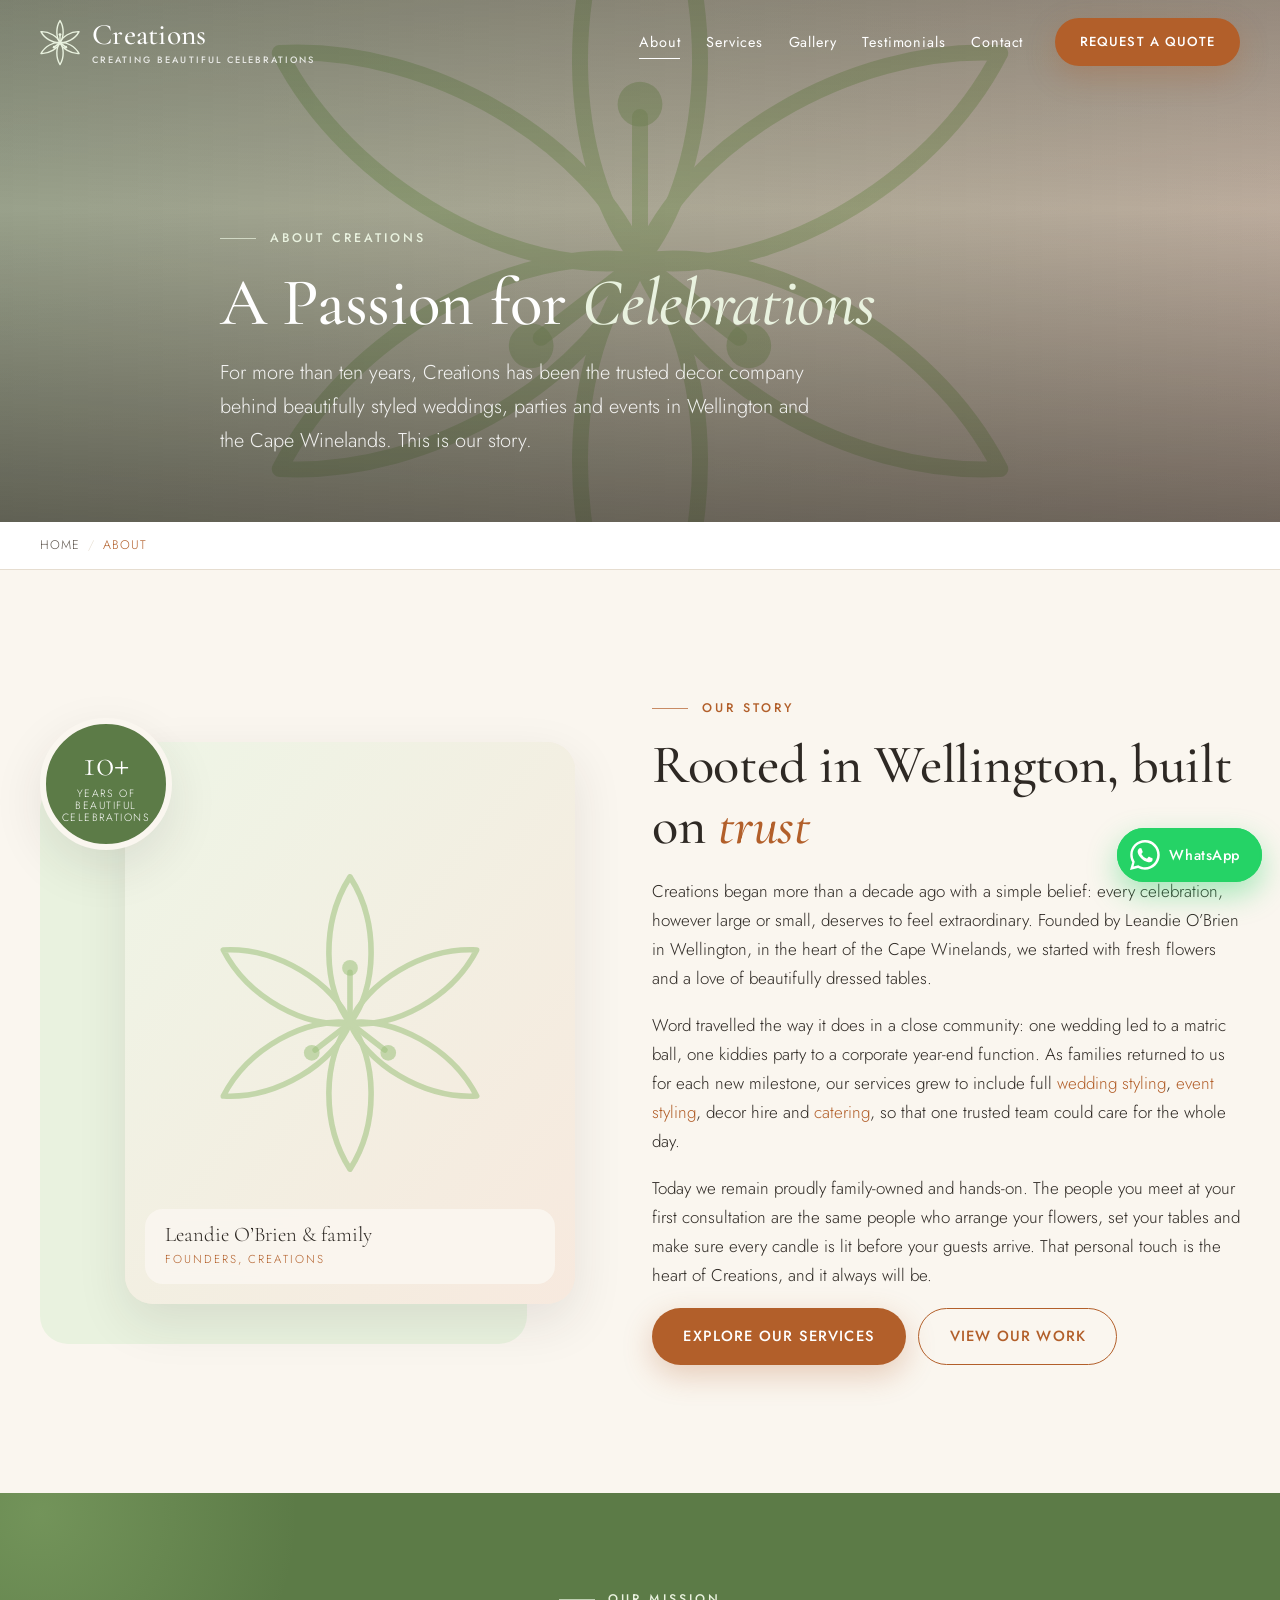
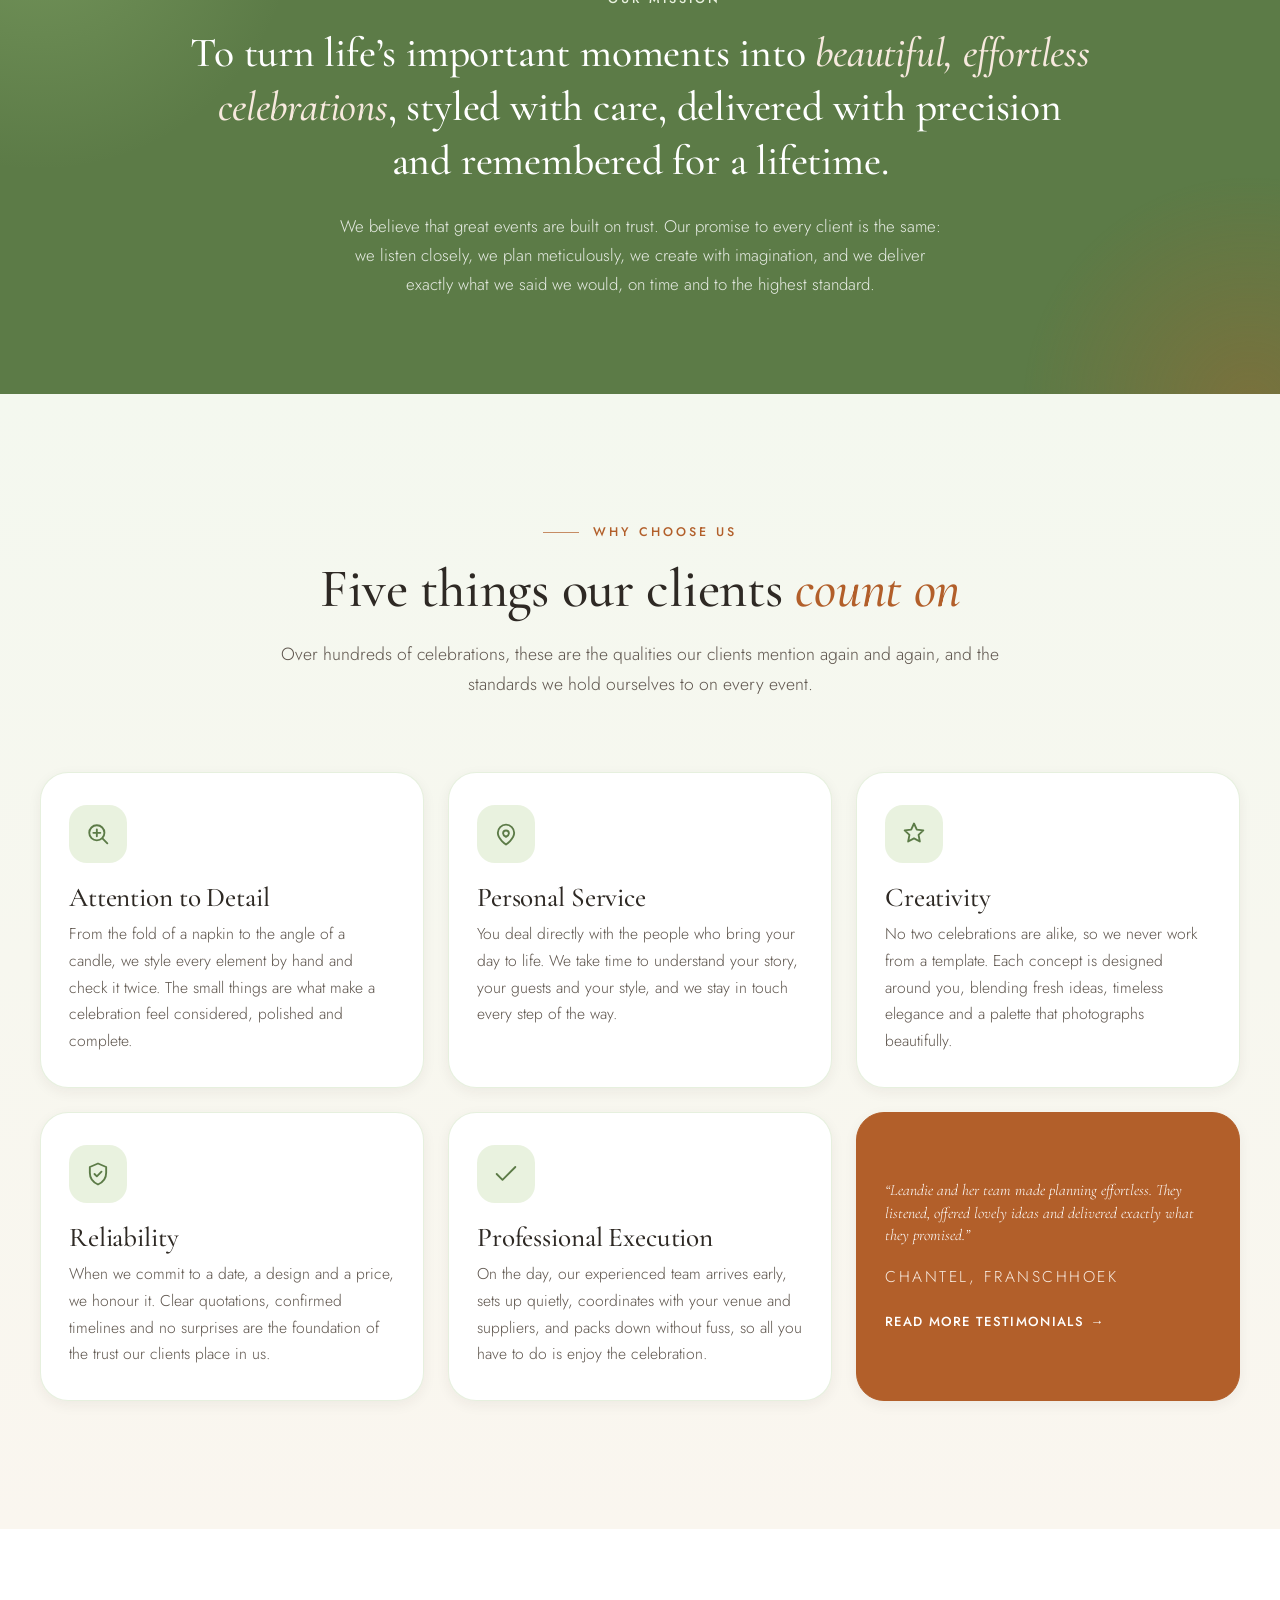
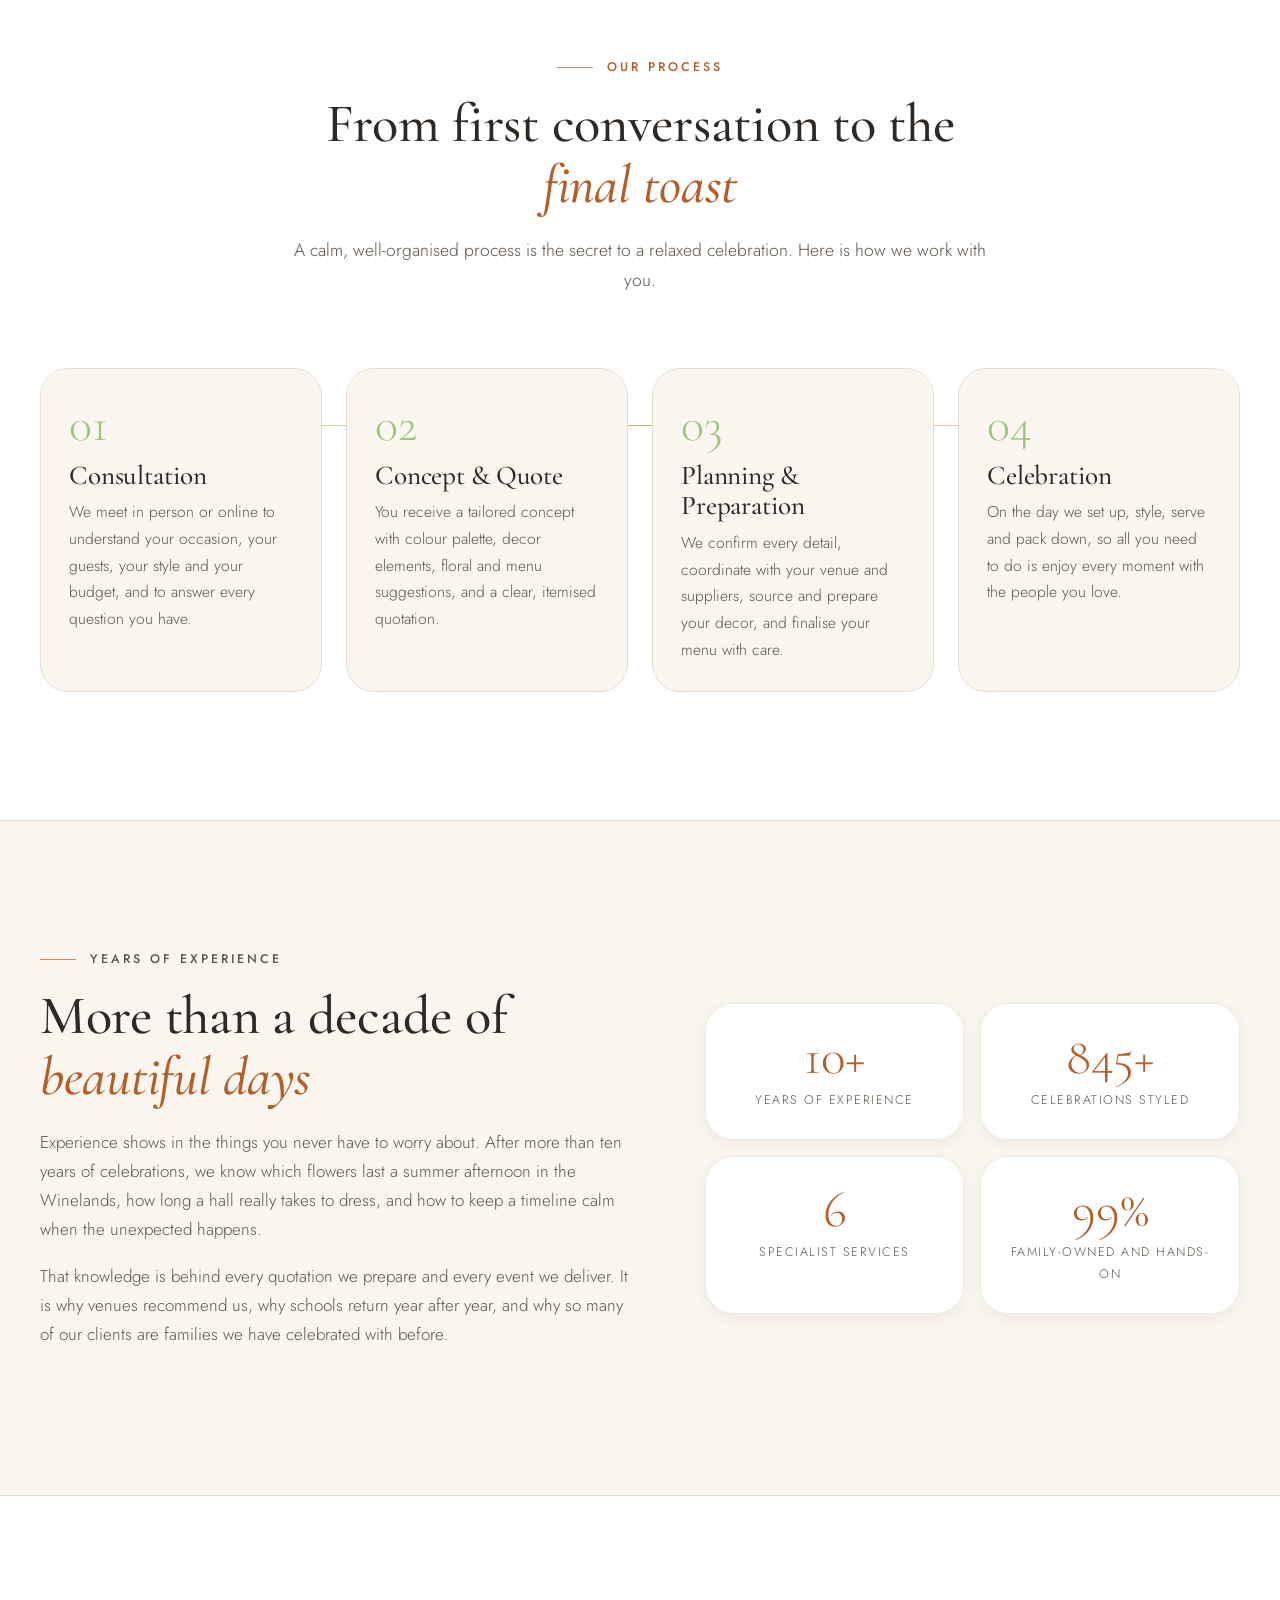
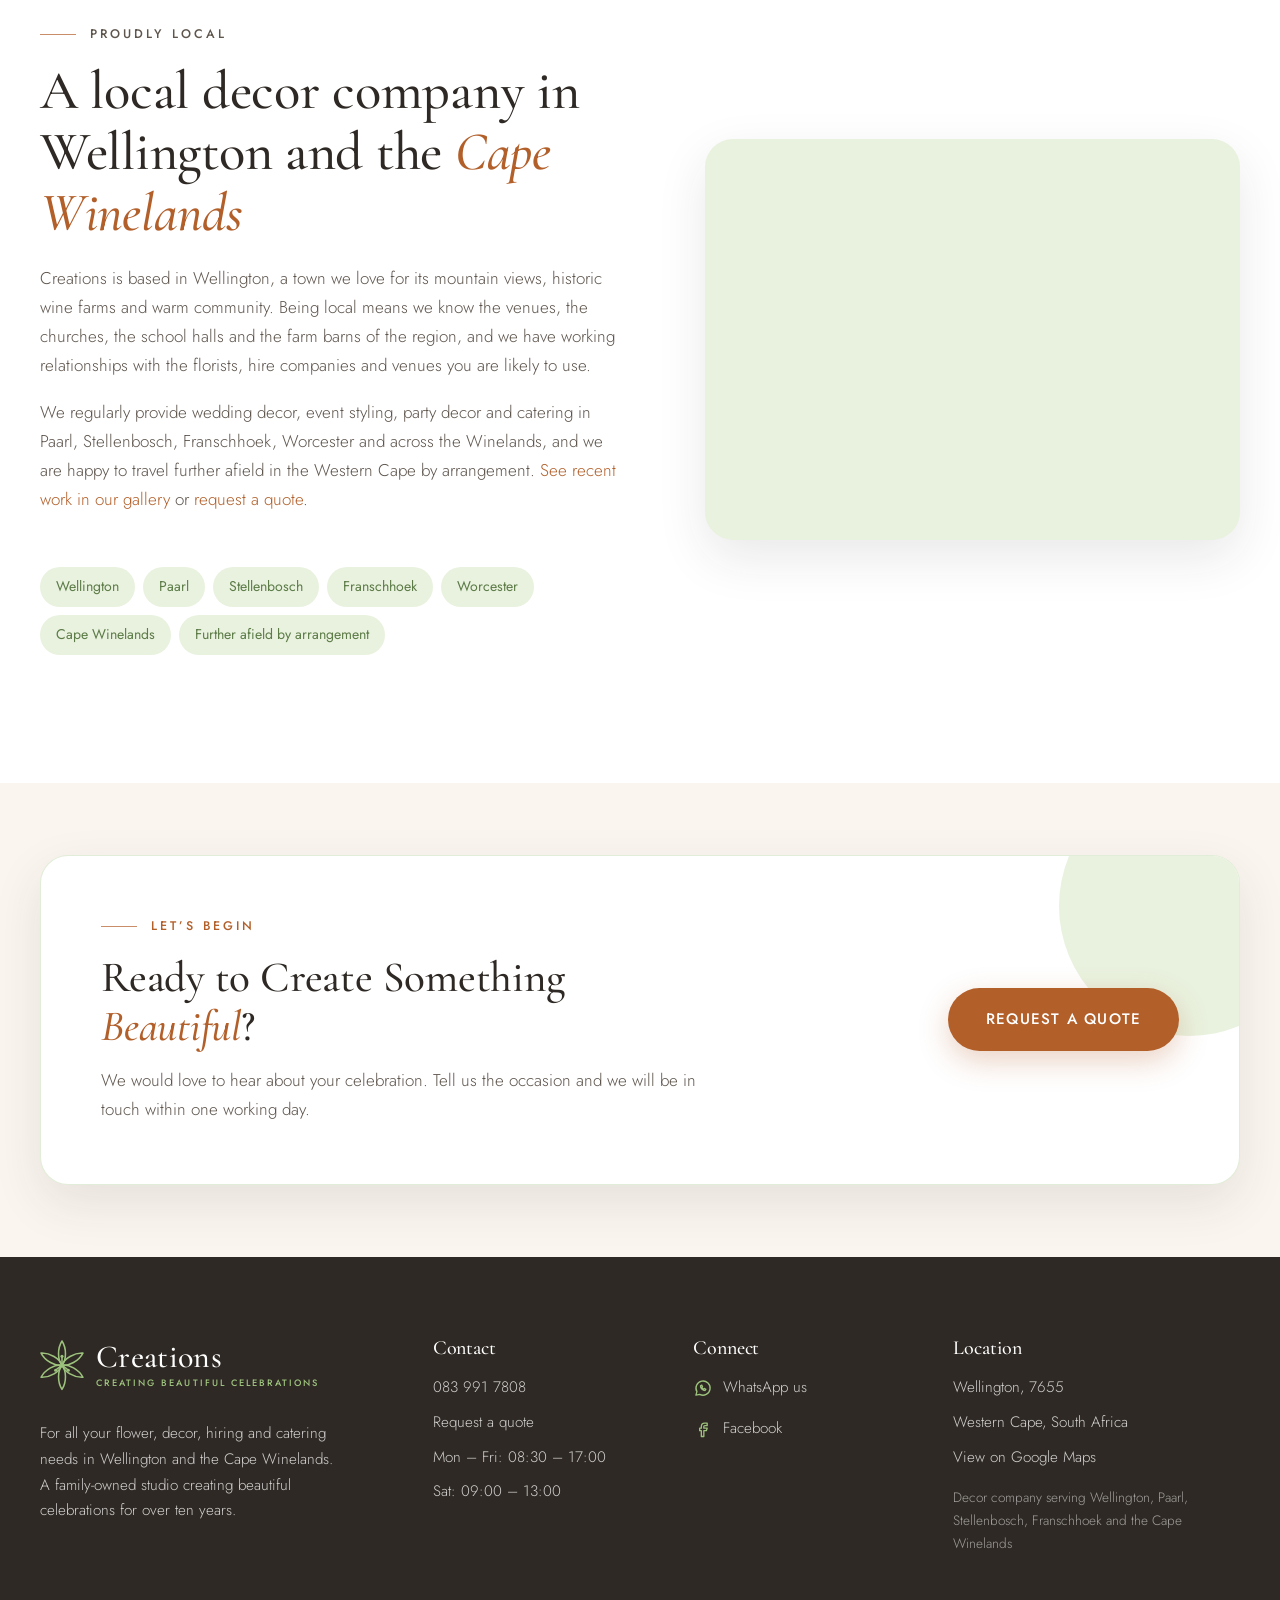
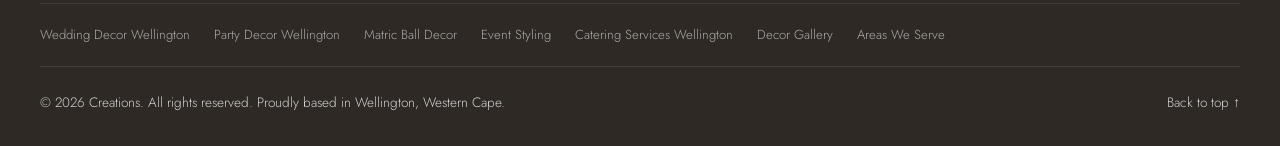
==== commit b35660aa: "Optimise the site for local SEO in Wellington and the Western Cape Target keywords: decor company We" ====
--- a/about.html
+++ b/about.html
@@ -3,20 +3,30 @@
 <head>
   <meta charset="utf-8">
   <meta name="viewport" content="width=device-width, initial-scale=1, viewport-fit=cover">
-  <title>About Us | A Passion for Celebrations | Creations, Wellington</title>
-  <meta name="description" content="Meet Creations, a family-owned event styling and catering company trusted in Wellington and the Cape Winelands for more than 10 years. Attention to detail, personal service, creativity and reliable, professional execution.">
+  <title>About Creations | Decor &amp; Event Styling Company, Wellington</title>
+  <meta name="description" content="Meet Creations, a family-owned decor company in Wellington trusted for 10+ years. Wedding styling, event decor, party decor and catering across the Western Cape.">
   <meta name="robots" content="index, follow, max-image-preview:large">
   <meta name="theme-color" content="#FAF6EF">
+  <meta name="geo.region" content="ZA-WC">
+  <meta name="geo.placename" content="Wellington, Western Cape">
+  <meta name="geo.position" content="-33.6397;19.0112">
+  <meta name="ICBM" content="-33.6397, 19.0112">
   <link rel="canonical" href="https://www.obcreations.site/about.html">
 
   <meta property="og:type" content="website">
   <meta property="og:locale" content="en_ZA">
   <meta property="og:site_name" content="Creations">
-  <meta property="og:title" content="About Creations | A Passion for Celebrations">
-  <meta property="og:description" content="A family-owned event styling company trusted in Wellington for more than 10 years.">
+  <meta property="og:title" content="About Creations | Wellington Decor &amp; Event Styling Company">
+  <meta property="og:description" content="A Passion for Celebrations: the story of Wellington's family-owned decor and event styling company, trusted for more than 10 years.">
   <meta property="og:url" content="https://www.obcreations.site/about.html">
   <meta property="og:image" content="https://www.obcreations.site/assets/img/og-image.jpg">
+  <meta property="og:image:width" content="1200">
+  <meta property="og:image:height" content="630">
+  <meta property="og:image:alt" content="Creations, family-owned decor company in Wellington">
   <meta name="twitter:card" content="summary_large_image">
+  <meta name="twitter:title" content="About Creations | Wellington Decor &amp; Event Styling Company">
+  <meta name="twitter:description" content="A Passion for Celebrations: the story of Wellington's family-owned decor and event styling company, trusted for more than 10 years.">
+  <meta name="twitter:image" content="https://www.obcreations.site/assets/img/og-image.jpg">
 
   <link rel="icon" href="favicon.svg" type="image/svg+xml">
   <link rel="apple-touch-icon" href="assets/img/logo-mark.svg">
@@ -35,6 +45,16 @@
     "name": "About Creations",
     "url": "https://www.obcreations.site/about.html",
     "about": { "@id": "https://www.obcreations.site/#business" }
+  }
+  </script>
+  <script type="application/ld+json">
+  {
+    "@context": "https://schema.org",
+    "@type": "BreadcrumbList",
+    "itemListElement": [
+      { "@type": "ListItem", "position": 1, "name": "Home", "item": "https://www.obcreations.site/" },
+      { "@type": "ListItem", "position": 2, "name": "About", "item": "https://www.obcreations.site/about.html" }
+    ]
   }
   </script>
 </head>
@@ -89,9 +109,18 @@
       <div class="container hero__content">
         <p class="eyebrow reveal">About Creations</p>
         <h1 class="page-hero__title reveal" id="about-title">A Passion for <em>Celebrations</em></h1>
-        <p class="hero__lead reveal">For more than ten years, Creations has been the trusted name behind beautifully styled weddings, parties and events in Wellington and the Cape Winelands. This is our story.</p>
-      </div>
-    </section>
+        <p class="hero__lead reveal">For more than ten years, Creations has been the trusted decor company behind beautifully styled weddings, parties and events in Wellington and the Cape Winelands. This is our story.</p>
+      </div>
+    </section>
+
+    <nav class="breadcrumb" aria-label="Breadcrumb">
+      <div class="container">
+        <ol class="breadcrumb__list">
+          <li><a href="index.html">Home</a></li>
+          <li aria-current="page">About</li>
+        </ol>
+      </div>
+    </nav>
 
     <!-- ------------------------------------------------------- OUR STORY -->
     <section class="section about" id="story" aria-labelledby="story-title">
@@ -117,7 +146,7 @@
           <p class="eyebrow reveal">Our Story</p>
           <h2 class="section__title reveal" id="story-title">Rooted in Wellington, built on <em>trust</em></h2>
           <p class="reveal">Creations began more than a decade ago with a simple belief: every celebration, however large or small, deserves to feel extraordinary. Founded by Leandie O&rsquo;Brien in Wellington, in the heart of the Cape Winelands, we started with fresh flowers and a love of beautifully dressed tables.</p>
-          <p class="reveal">Word travelled the way it does in a close community: one wedding led to a matric ball, one kiddies party to a corporate year-end function. As families returned to us for each new milestone, our services grew to include full event styling, decor hire and catering, so that one trusted team could care for the whole day.</p>
+          <p class="reveal">Word travelled the way it does in a close community: one wedding led to a matric ball, one kiddies party to a corporate year-end function. As families returned to us for each new milestone, our services grew to include full <a href="services.html#wedding-decor">wedding styling</a>, <a href="services.html#corporate-events">event styling</a>, decor hire and <a href="services.html#catering-services">catering</a>, so that one trusted team could care for the whole day.</p>
           <p class="reveal">Today we remain proudly family-owned and hands-on. The people you meet at your first consultation are the same people who arrange your flowers, set your tables and make sure every candle is lit before your guests arrive. That personal touch is the heart of Creations, and it always will be.</p>
           <div class="about__actions reveal">
             <a class="btn btn--primary" href="services.html">Explore Our Services</a>
@@ -237,9 +266,9 @@
       <div class="container local__grid">
         <div class="local__content">
           <p class="eyebrow reveal">Proudly Local</p>
-          <h2 class="section__title reveal" id="local-title">At home in Wellington and the <em>Cape Winelands</em></h2>
+          <h2 class="section__title reveal" id="local-title">A local decor company in Wellington and the <em>Cape Winelands</em></h2>
           <p class="reveal">Creations is based in Wellington, a town we love for its mountain views, historic wine farms and warm community. Being local means we know the venues, the churches, the school halls and the farm barns of the region, and we have working relationships with the florists, hire companies and venues you are likely to use.</p>
-          <p class="reveal">We regularly style celebrations in Paarl, Stellenbosch, Franschhoek, Worcester and across the Winelands, and we are happy to travel further afield by arrangement.</p>
+          <p class="reveal">We regularly provide wedding decor, event styling, party decor and catering in Paarl, Stellenbosch, Franschhoek, Worcester and across the Winelands, and we are happy to travel further afield in the Western Cape by arrangement. <a href="gallery.html">See recent work in our gallery</a> or <a href="contact.html">request a quote</a>.</p>
           <h3 class="local__areas-title reveal">Areas we serve</h3>
           <ul class="local__areas reveal">
             <li>Wellington</li>
@@ -328,10 +357,20 @@
             <li>Wellington, 7655</li>
             <li>Western Cape, South Africa</li>
             <li><a href="https://www.google.com/maps/search/?api=1&query=Wellington,+Western+Cape,+South+Africa" target="_blank" rel="noopener noreferrer">View on Google Maps</a></li>
-            <li class="footer__area">Serving Wellington, Paarl, Stellenbosch, Franschhoek and the Cape Winelands</li>
+            <li class="footer__area">Decor company serving Wellington, Paarl, Stellenbosch, Franschhoek and the Cape Winelands</li>
           </ul>
         </address>
       </div>
+    </div>
+
+    <div class="container footer__links" aria-label="Popular pages">
+      <a href="services.html#wedding-decor">Wedding Decor Wellington</a>
+      <a href="services.html#kiddies-party-decor">Party Decor Wellington</a>
+      <a href="services.html#matric-balls">Matric Ball Decor</a>
+      <a href="services.html#corporate-events">Event Styling</a>
+      <a href="services.html#catering-services">Catering Services Wellington</a>
+      <a href="gallery.html">Decor Gallery</a>
+      <a href="about.html#local">Areas We Serve</a>
     </div>
 
     <div class="container footer__bottom">
--- a/assets/css/styles.css
+++ b/assets/css/styles.css
@@ -616,6 +616,71 @@
 .local__map { border-radius: var(--radius-lg); overflow: hidden; box-shadow: var(--shadow); aspect-ratio: 4 / 3; background: var(--sage-pale); }
 .local__map iframe { width: 100%; height: 100%; border: 0; filter: saturate(0.85) contrast(0.95); }
 @media (min-width: 900px) { .local__grid { grid-template-columns: 1.1fr 1fr; gap: clamp(3rem, 6vw, 6rem); } }
+
+/* ---------- Contact page extras ------------------------------------- */
+.visually-hidden { position: absolute !important; width: 1px; height: 1px; overflow: hidden; clip: rect(0 0 0 0); white-space: nowrap; }
+.eyebrow--light { color: var(--sage-pale); }
+.eyebrow--light::before { background: var(--sage-pale); }
+.eyebrow--center { justify-content: center; }
+.info-card__lead { color: rgba(255,255,255,0.85); margin-bottom: 1.6rem; }
+.contact-list { list-style: none; display: grid; gap: 1.1rem; margin-bottom: 1.75rem; }
+.contact-list li { display: flex; gap: 0.9rem; align-items: flex-start; }
+.contact-list__icon { flex: none; width: 44px; height: 44px; border-radius: 50%; padding: 11px; background: rgba(255,255,255,0.12); color: var(--sage-pale); }
+.contact-list__icon svg { width: 100%; height: 100%; fill: none; stroke: currentColor; stroke-width: 1.6; stroke-linecap: round; stroke-linejoin: round; }
+.contact-list__label { display: block; font-size: 0.68rem; letter-spacing: 0.18em; text-transform: uppercase; color: var(--sage-pale); margin-bottom: 0.15rem; }
+.contact-list__value { display: block; color: var(--white); font-weight: 400; border: 0 !important; line-height: 1.5; }
+.contact-list__value:hover { color: var(--sage-pale); }
+.contact-list__sub { font-size: 0.85rem; color: rgba(255,255,255,0.7); }
+.info-card__whatsapp { width: 100%; margin-bottom: 1.9rem; }
+.info-card__subtitle { color: var(--white); font-size: 1.25rem; margin-bottom: 0.8rem; }
+.form__head { margin-bottom: 1.75rem; }
+.form__title { margin-bottom: 0.4rem; }
+.form__intro { margin: 0; font-size: 0.9rem; color: var(--ink-mute); }
+.form__intro span { color: var(--terracotta); }
+.map__frame--framed { border-radius: var(--radius-lg); overflow: hidden; box-shadow: var(--shadow); }
+
+.faq { background: var(--white); }
+.faq__inner { max-width: 860px; }
+.faq__list { display: grid; gap: 0.85rem; }
+.faq__item { background: var(--cream); border: 1px solid var(--line); border-radius: var(--radius); transition: border-color 0.3s, box-shadow 0.3s; }
+.faq__item[open] { border-color: var(--sage); box-shadow: var(--shadow-sm); }
+.faq__q {
+  list-style: none; cursor: pointer; display: flex; justify-content: space-between; align-items: center; gap: 1rem;
+  padding: 1.15rem 1.4rem; font-family: var(--font-display); font-size: 1.25rem; font-weight: 500; color: var(--ink);
+}
+.faq__q::-webkit-details-marker { display: none; }
+.faq__q:hover { color: var(--terracotta); }
+.faq__icon { flex: none; width: 30px; height: 30px; border-radius: 50%; background: var(--sage-pale); position: relative; transition: background-color 0.3s, transform 0.4s var(--ease); }
+.faq__icon::before, .faq__icon::after { content: ""; position: absolute; left: 50%; top: 50%; width: 12px; height: 1.6px; background: var(--sage-deep); transform: translate(-50%, -50%); transition: transform 0.4s var(--ease); }
+.faq__icon::after { transform: translate(-50%, -50%) rotate(90deg); }
+.faq__item[open] .faq__icon { background: var(--terracotta); }
+.faq__item[open] .faq__icon::before, .faq__item[open] .faq__icon::after { background: var(--white); }
+.faq__item[open] .faq__icon::after { transform: translate(-50%, -50%) rotate(0deg); }
+.faq__a { padding: 0 1.4rem 1.3rem; color: var(--ink-soft); }
+.faq__a p { margin: 0; }
+.faq__item[open] .faq__a { animation: faqIn 0.4s var(--ease); }
+@keyframes faqIn { from { opacity: 0; transform: translateY(-6px); } to { opacity: 1; transform: none; } }
+
+/* ---------- SEO helpers: breadcrumb, footer links, local block ------- */
+.breadcrumb { background: var(--white); border-bottom: 1px solid var(--line); }
+.breadcrumb__list { list-style: none; display: flex; flex-wrap: wrap; gap: 0.5rem; padding-block: 0.8rem; font-size: 0.78rem; letter-spacing: 0.08em; text-transform: uppercase; color: var(--ink-mute); }
+.breadcrumb__list li + li::before { content: "/"; margin-right: 0.5rem; color: var(--line); }
+.breadcrumb__list a { color: var(--ink-soft); }
+.breadcrumb__list a:hover { color: var(--terracotta); }
+.breadcrumb__list [aria-current] { color: var(--terracotta); }
+.footer__links { display: flex; flex-wrap: wrap; gap: 0.5rem 1.5rem; padding-block: 1.25rem; border-bottom: 1px solid rgba(255,255,255,0.1); font-size: 0.82rem; }
+.footer__links a { color: rgba(255,255,255,0.6); }
+.footer__links a:hover { color: var(--sage); }
+.local-seo { background: var(--white); }
+.local-seo__grid { display: grid; gap: 2.5rem; align-items: start; }
+.local-seo .section__title { text-align: left; }
+.local-seo p { color: var(--ink-soft); }
+.local-seo__list { list-style: none; display: grid; gap: 0.6rem; background: var(--sage-tint); border: 1px solid rgba(157,194,125,0.3); border-radius: var(--radius-lg); padding: 1.75rem; }
+.local-seo__list li { position: relative; padding-left: 1.6rem; }
+.local-seo__list li::before { content: ""; position: absolute; left: 0; top: 0.65rem; width: 0.7rem; height: 1px; background: var(--terracotta); }
+.local-seo__list a { color: var(--ink); font-weight: 400; }
+.local-seo__list a:hover { color: var(--terracotta); }
+@media (min-width: 900px) { .local-seo__grid { grid-template-columns: 1.4fr 1fr; gap: clamp(3rem, 6vw, 5rem); } }
 
 /* ---------- CTA banner ---------------------------------------------- */
 .cta { padding-block: clamp(3rem, 6vw, 4.5rem); background: var(--cream); }
@@ -679,10 +744,10 @@
 .hours dt { color: rgba(255,255,255,0.85); }
 .hours dd { margin: 0; font-weight: 500; text-align: right; }
 .info-card__note { font-size: 0.9rem; color: rgba(255,255,255,0.78); margin: 0; }
-@media (min-width: 960px) { .contact__grid { grid-template-columns: 1.5fr 1fr; gap: 3rem; } }
-
-.map { margin-top: clamp(3rem, 7vw, 5rem); background: var(--sage-tint); padding-top: 2.5rem; }
-.map__title { text-align: center; margin-bottom: 1.5rem; }
+@media (min-width: 960px) { .contact__grid { grid-template-columns: 1fr 1.5fr; gap: 3rem; } }
+
+.map { margin-top: clamp(3rem, 7vw, 5rem); background: var(--sage-tint); padding-top: clamp(3rem, 6vw, 4.5rem); }
+.map__title { text-align: center; margin-bottom: 2rem; }
 .map__frame { position: relative; height: clamp(320px, 45vw, 480px); background: var(--sage-pale); }
 .map__frame iframe { width: 100%; height: 100%; border: 0; filter: saturate(0.85) contrast(0.95); }
 .map__link { display: flex; justify-content: center; padding-block: 2rem; }
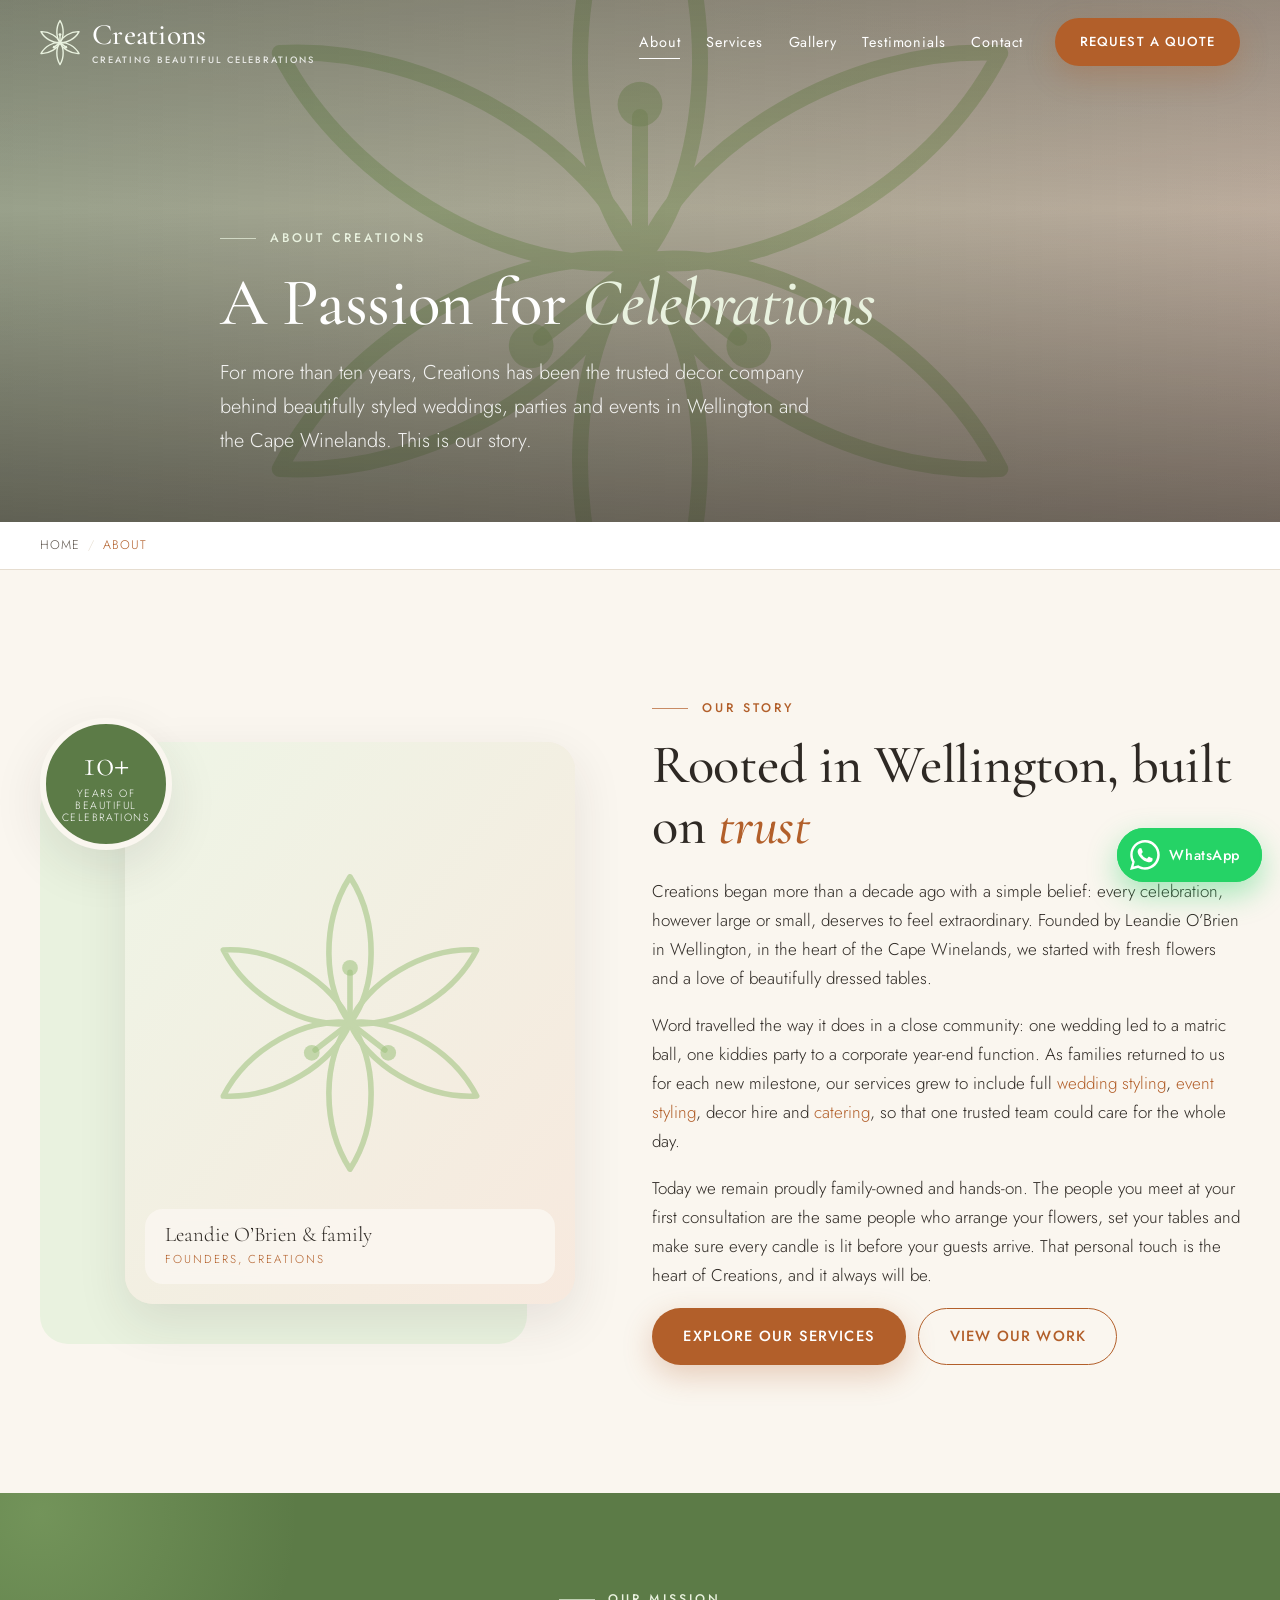
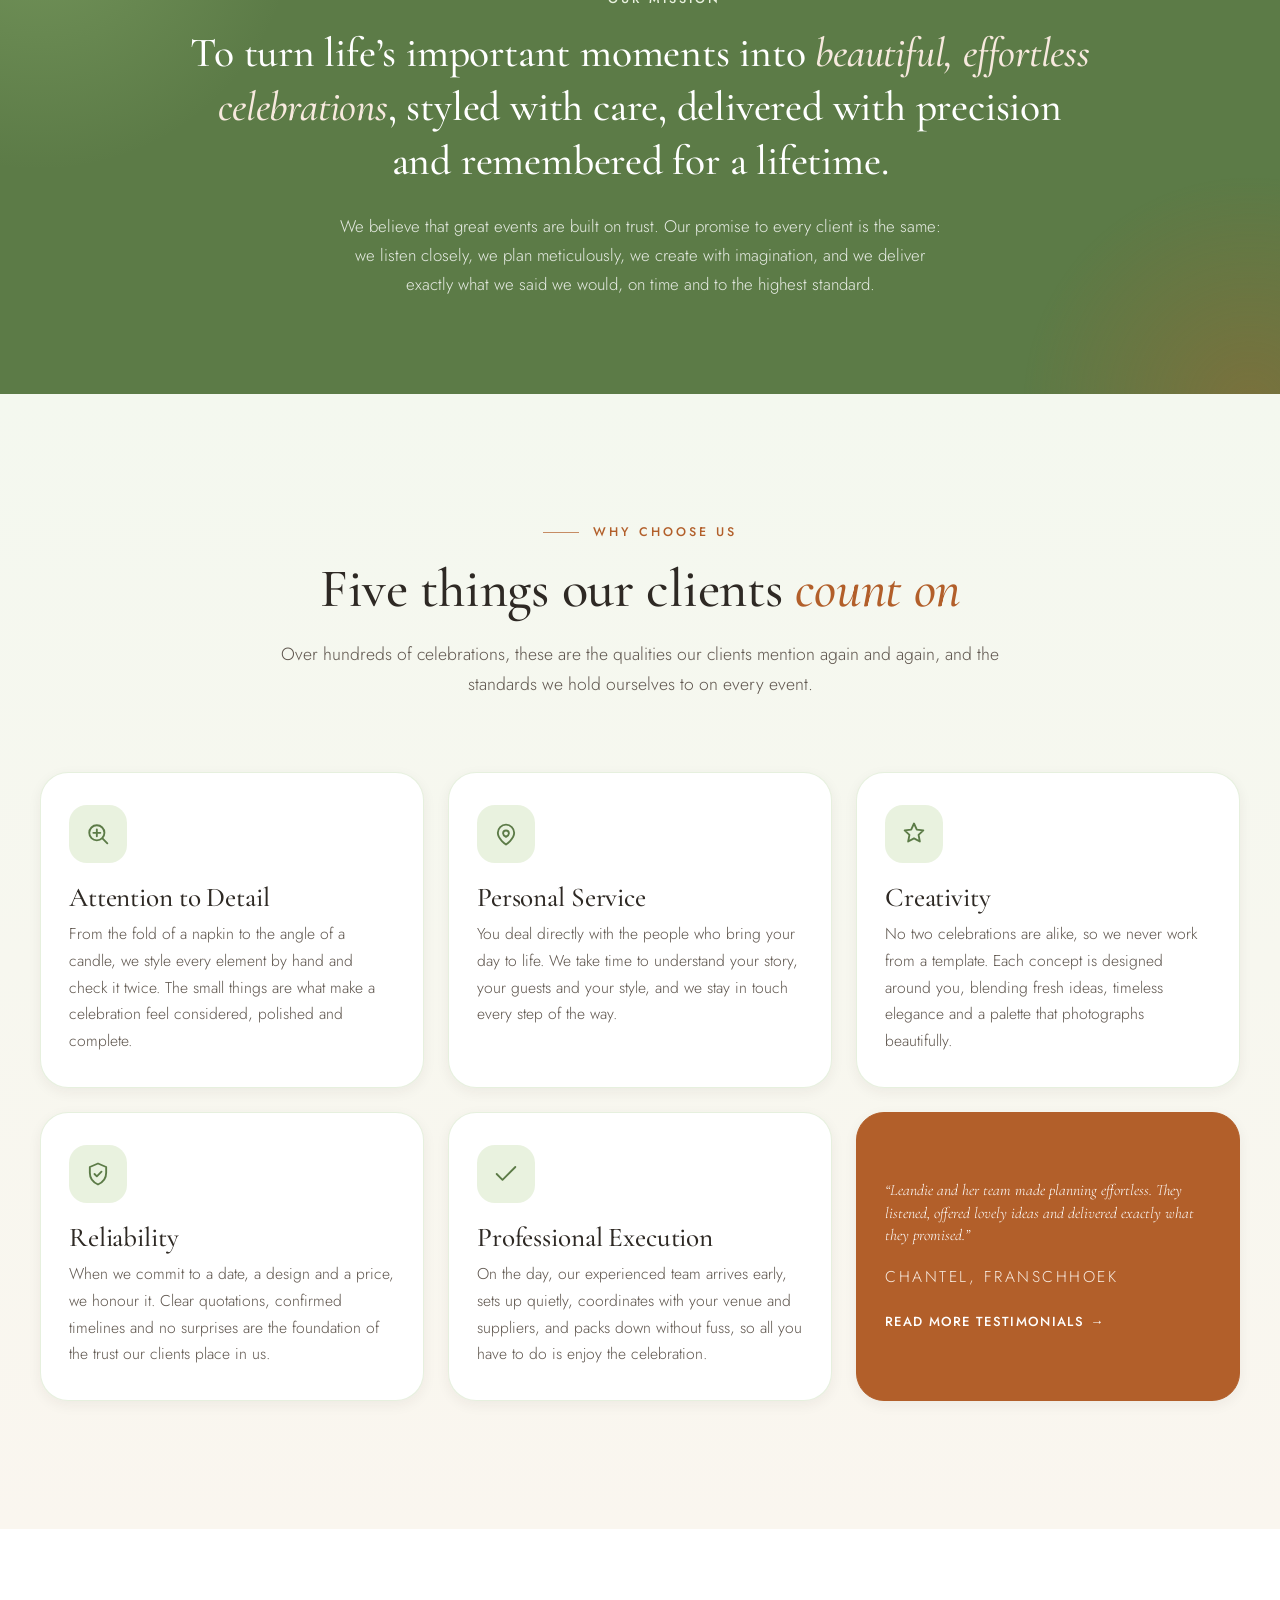
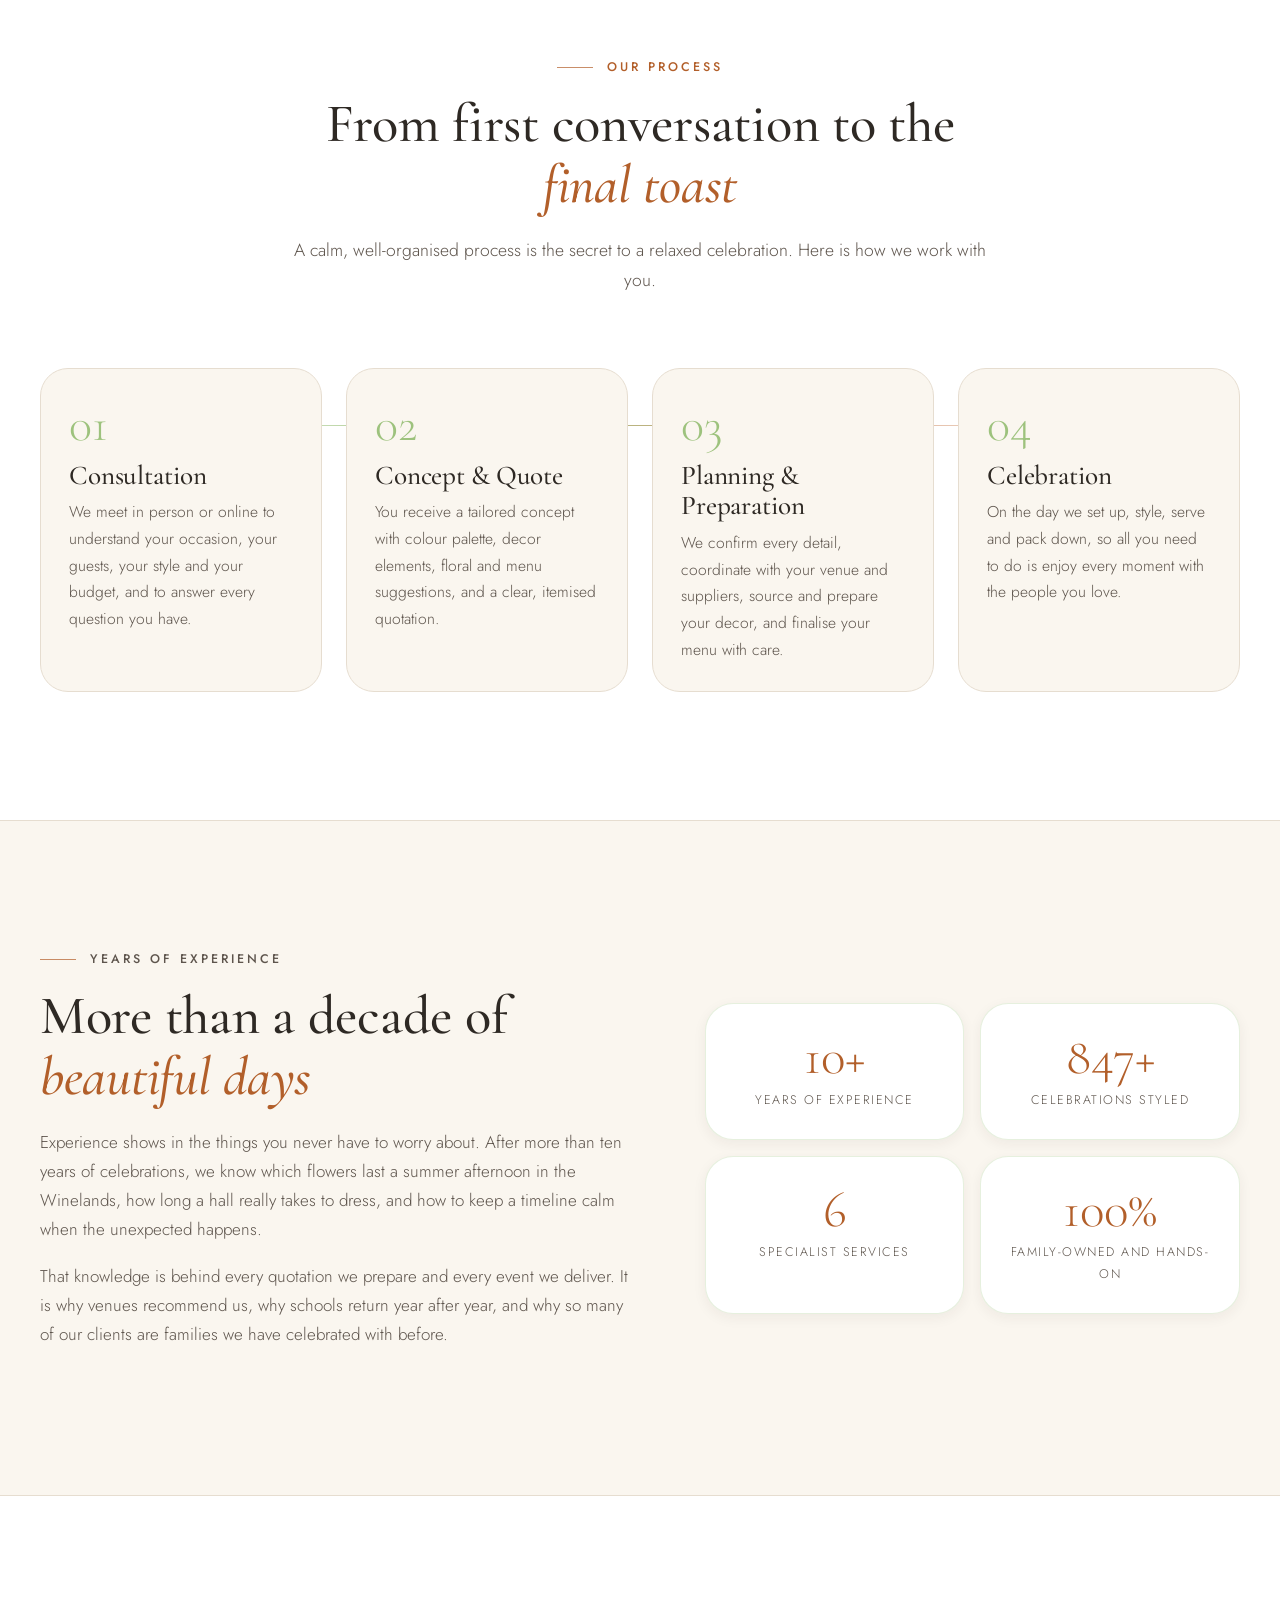
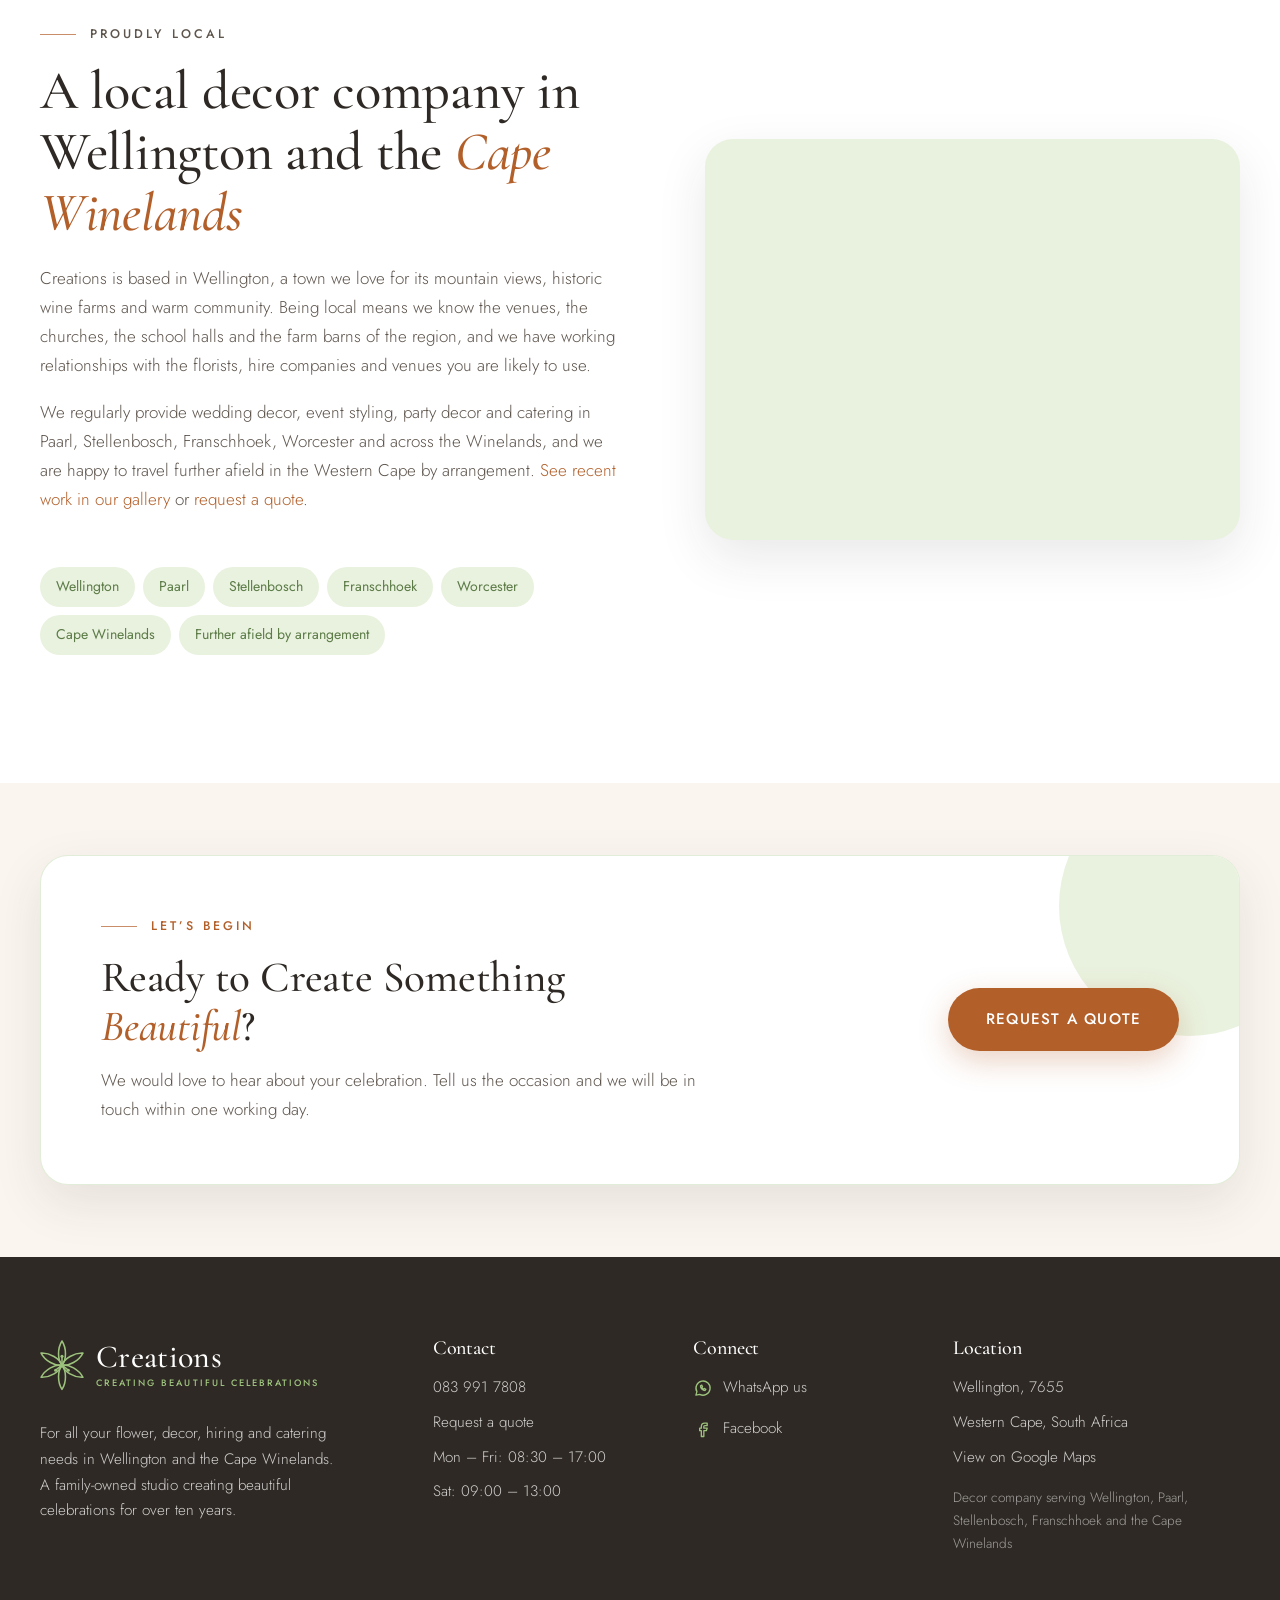
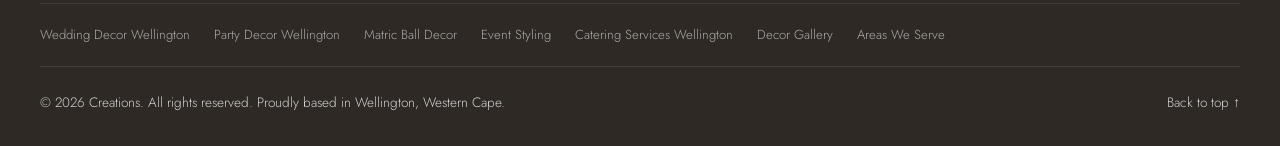
==== commit 72df1ae7: "Shorten meta descriptions to under 155 characters on all pages Co-Authored-By: Claude Fable 5.1 <nor" ====
--- a/about.html
+++ b/about.html
@@ -4,7 +4,7 @@
   <meta charset="utf-8">
   <meta name="viewport" content="width=device-width, initial-scale=1, viewport-fit=cover">
   <title>About Creations | Decor &amp; Event Styling Company, Wellington</title>
-  <meta name="description" content="Meet Creations, a family-owned decor company in Wellington trusted for 10+ years. Wedding styling, event decor, party decor and catering across the Western Cape.">
+  <meta name="description" content="Meet Creations, a family-owned decor company in Wellington trusted for 10+ years. Wedding styling, event decor, party decor and catering, Western Cape.">
   <meta name="robots" content="index, follow, max-image-preview:large">
   <meta name="theme-color" content="#FAF6EF">
   <meta name="geo.region" content="ZA-WC">
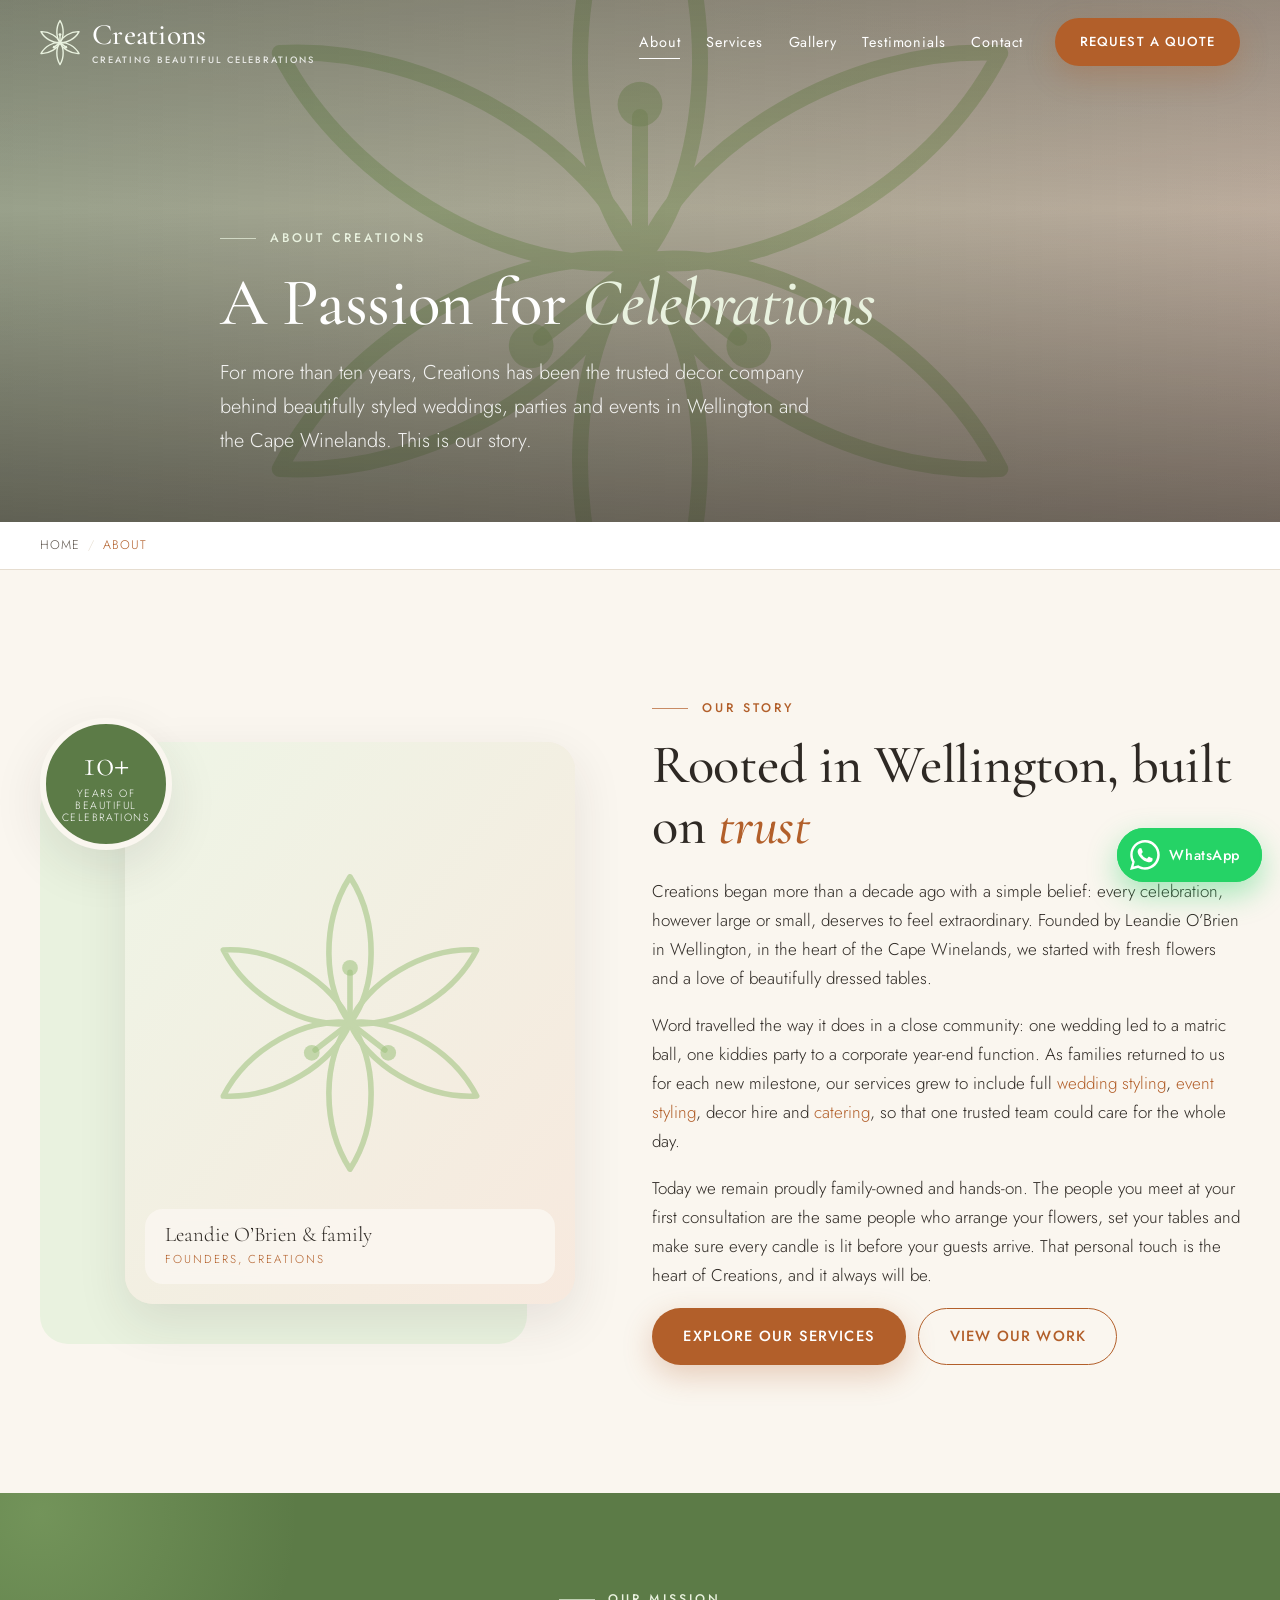
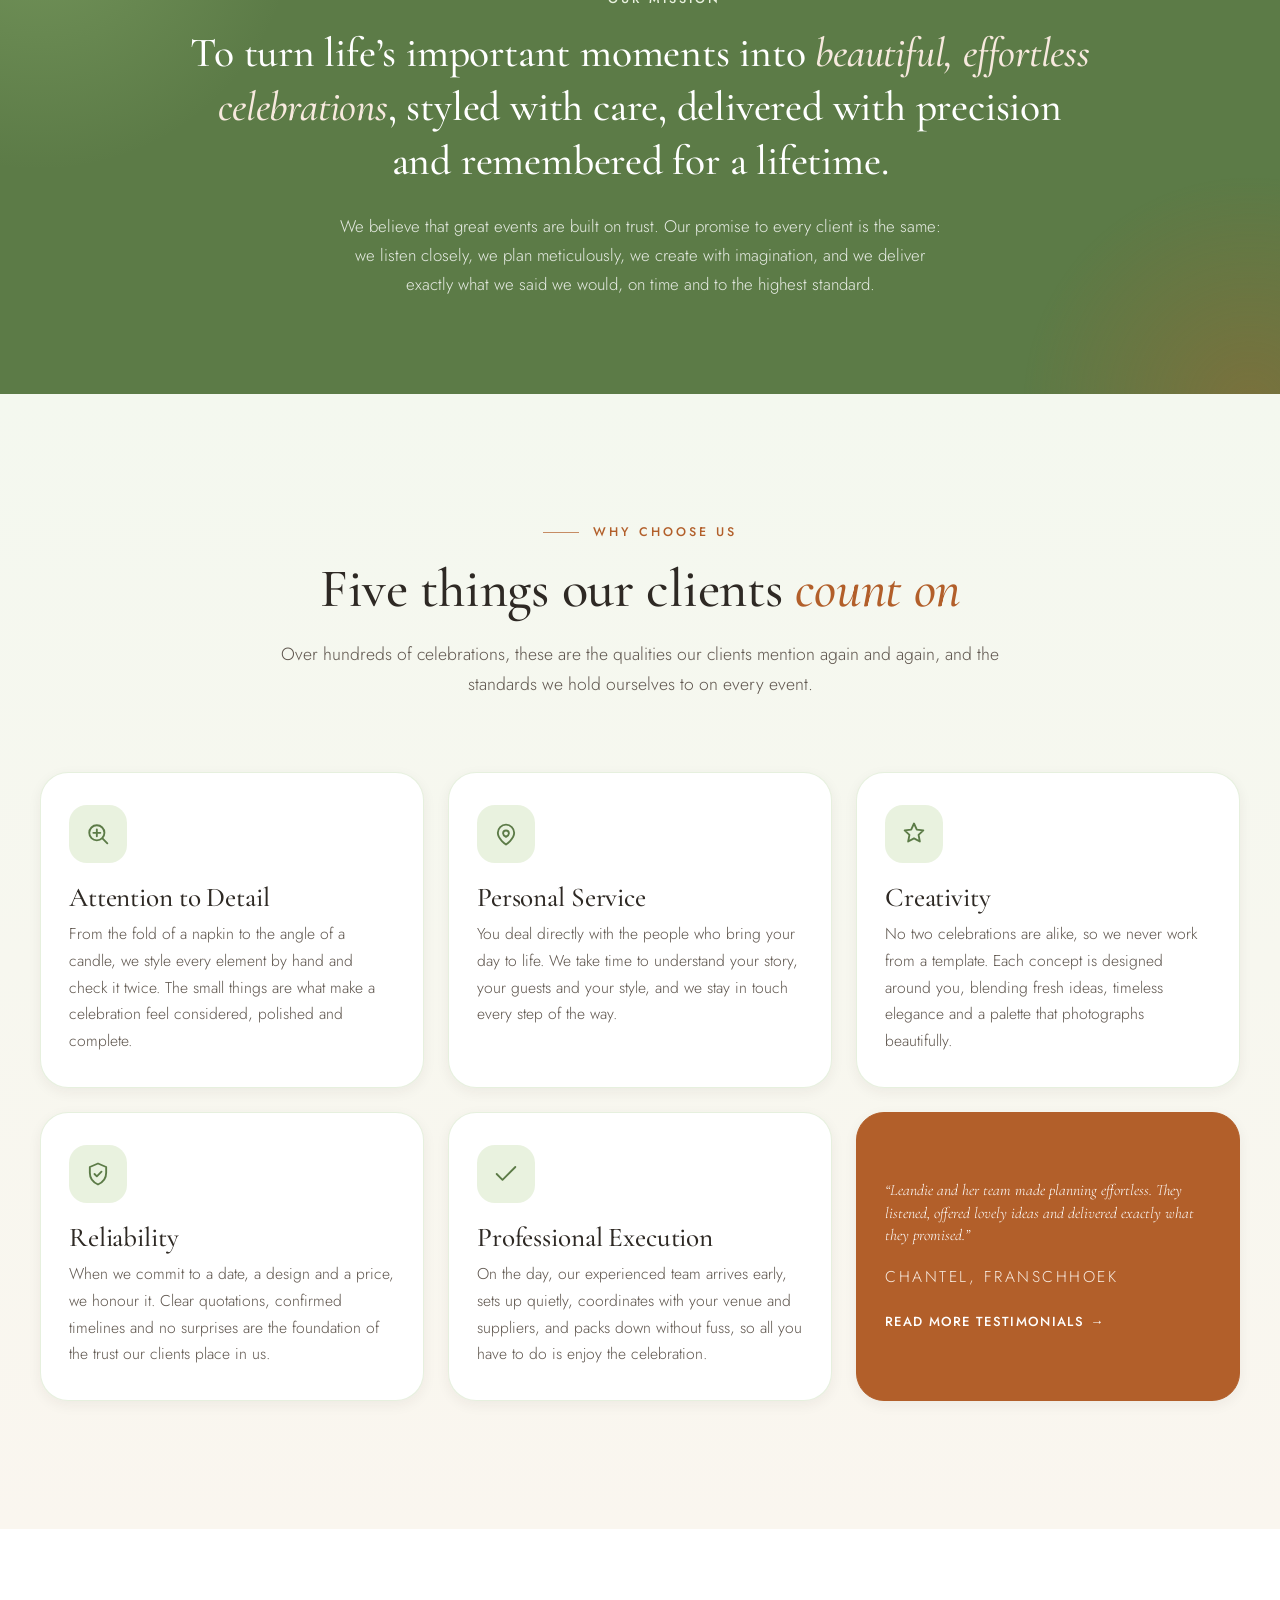
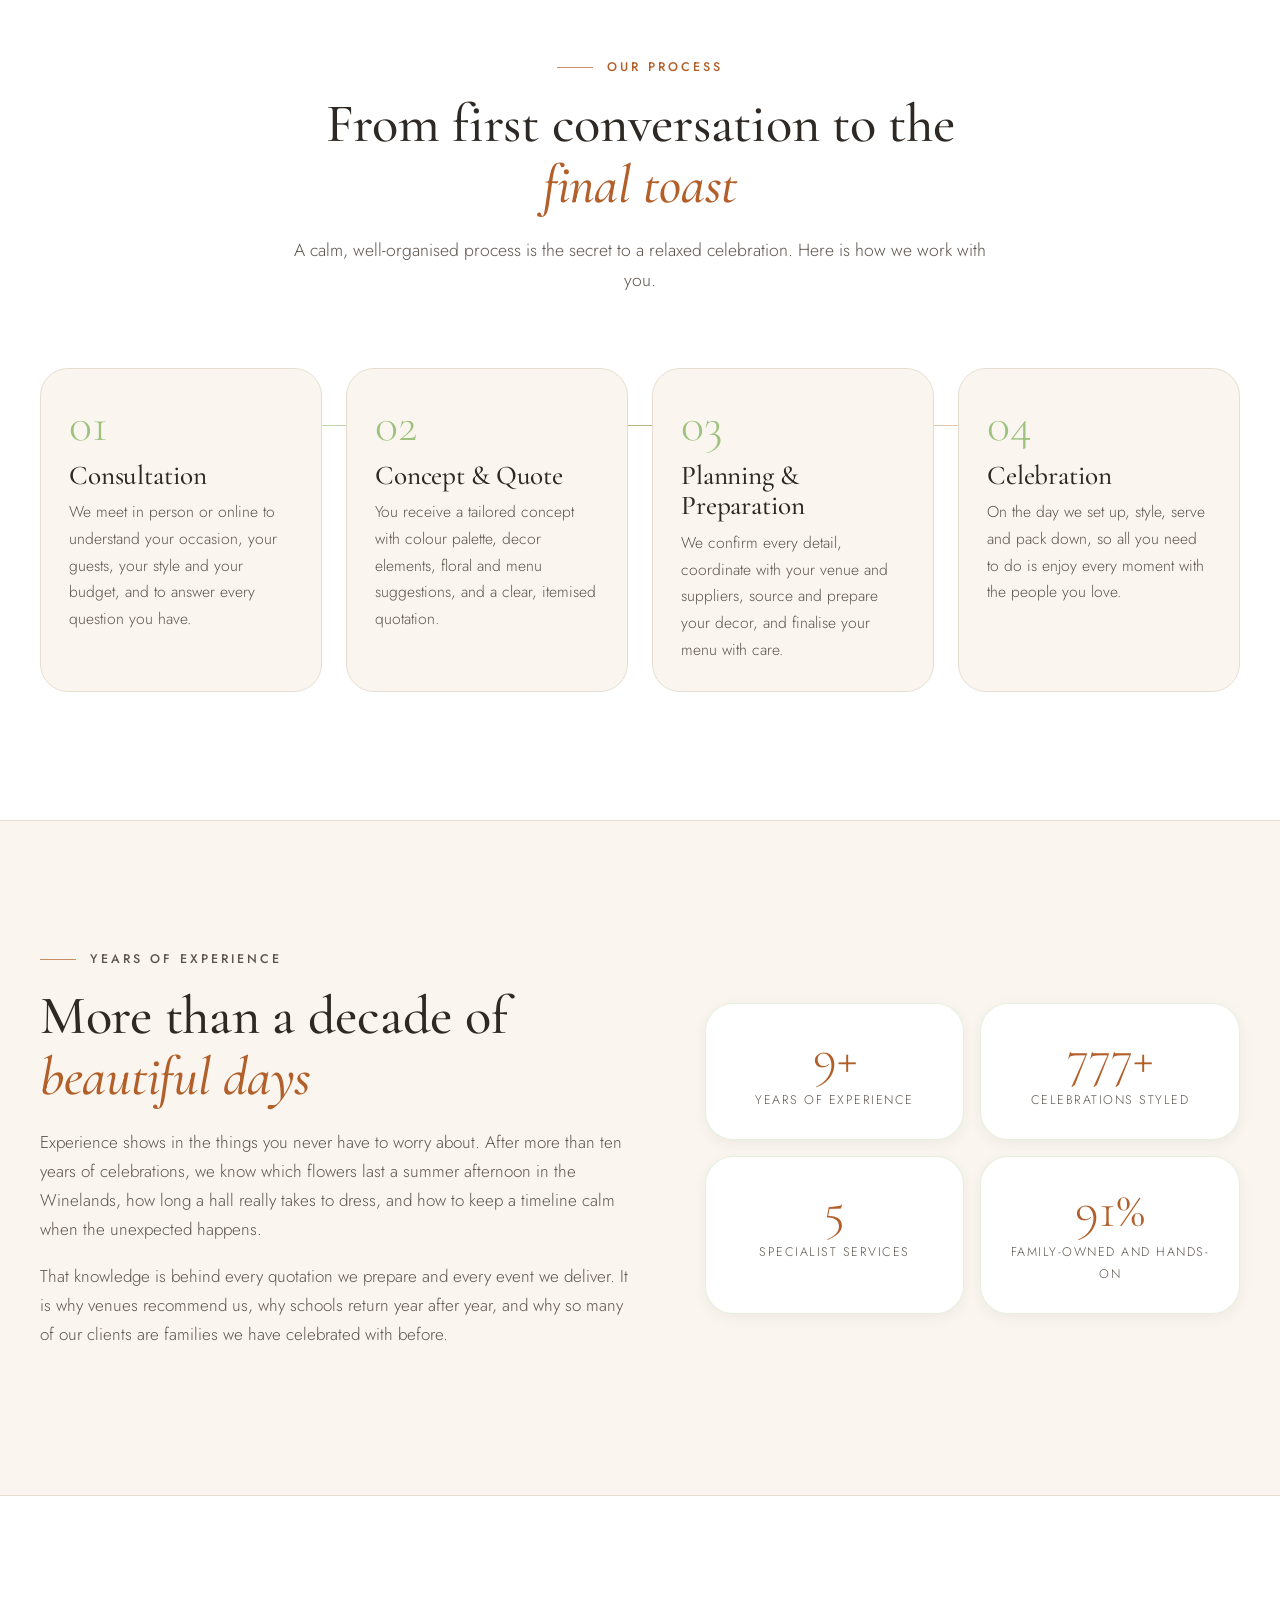
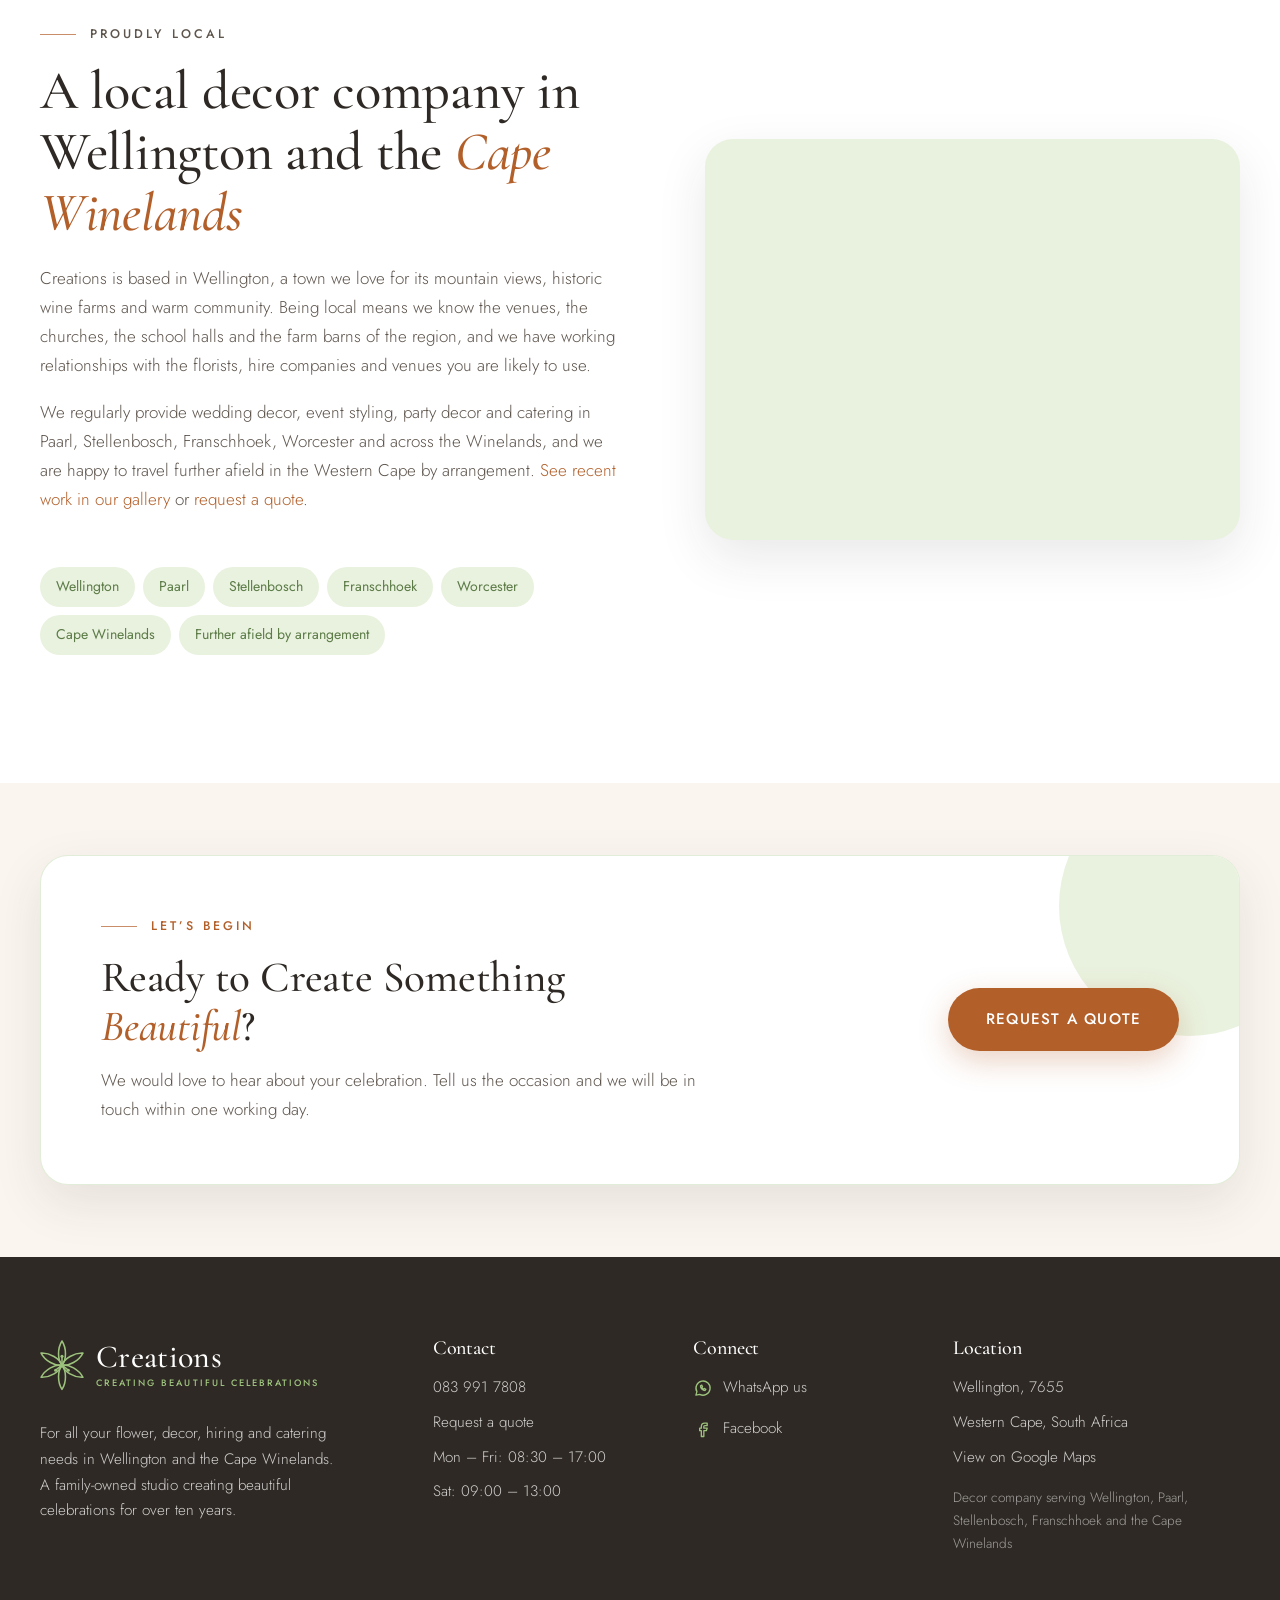
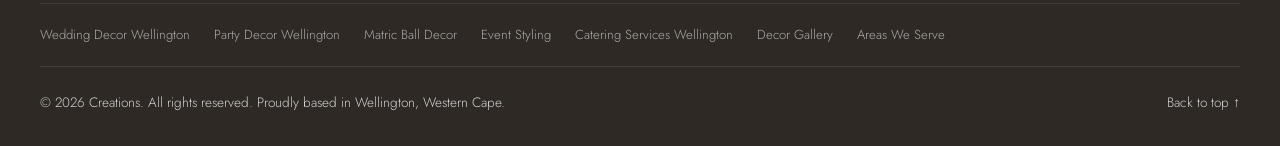
==== commit fc51381d: "Wire every stock photo to a named upload slot and add the domain - Each stock image now points to a " ====
--- a/about.html
+++ b/about.html
@@ -101,7 +101,7 @@
     <!-- ------------------------------------------------------------ HERO -->
     <section class="page-hero" aria-labelledby="about-title">
       <picture class="hero__media">
-        <img src="https://images.unsplash.com/photo-1511795409834-ef04bbd61622?auto=format&fit=crop&w=1800&q=70"
+        <img src="assets/img/hero-about.jpg" data-stock="https://images.unsplash.com/photo-1511795409834-ef04bbd61622?auto=format&fit=crop&w=1800&q=70"
              alt="Guests gathered at a long, beautifully styled celebration table under warm string lights"
              width="1800" height="900" fetchpriority="high" decoding="async" data-fallback>
       </picture>
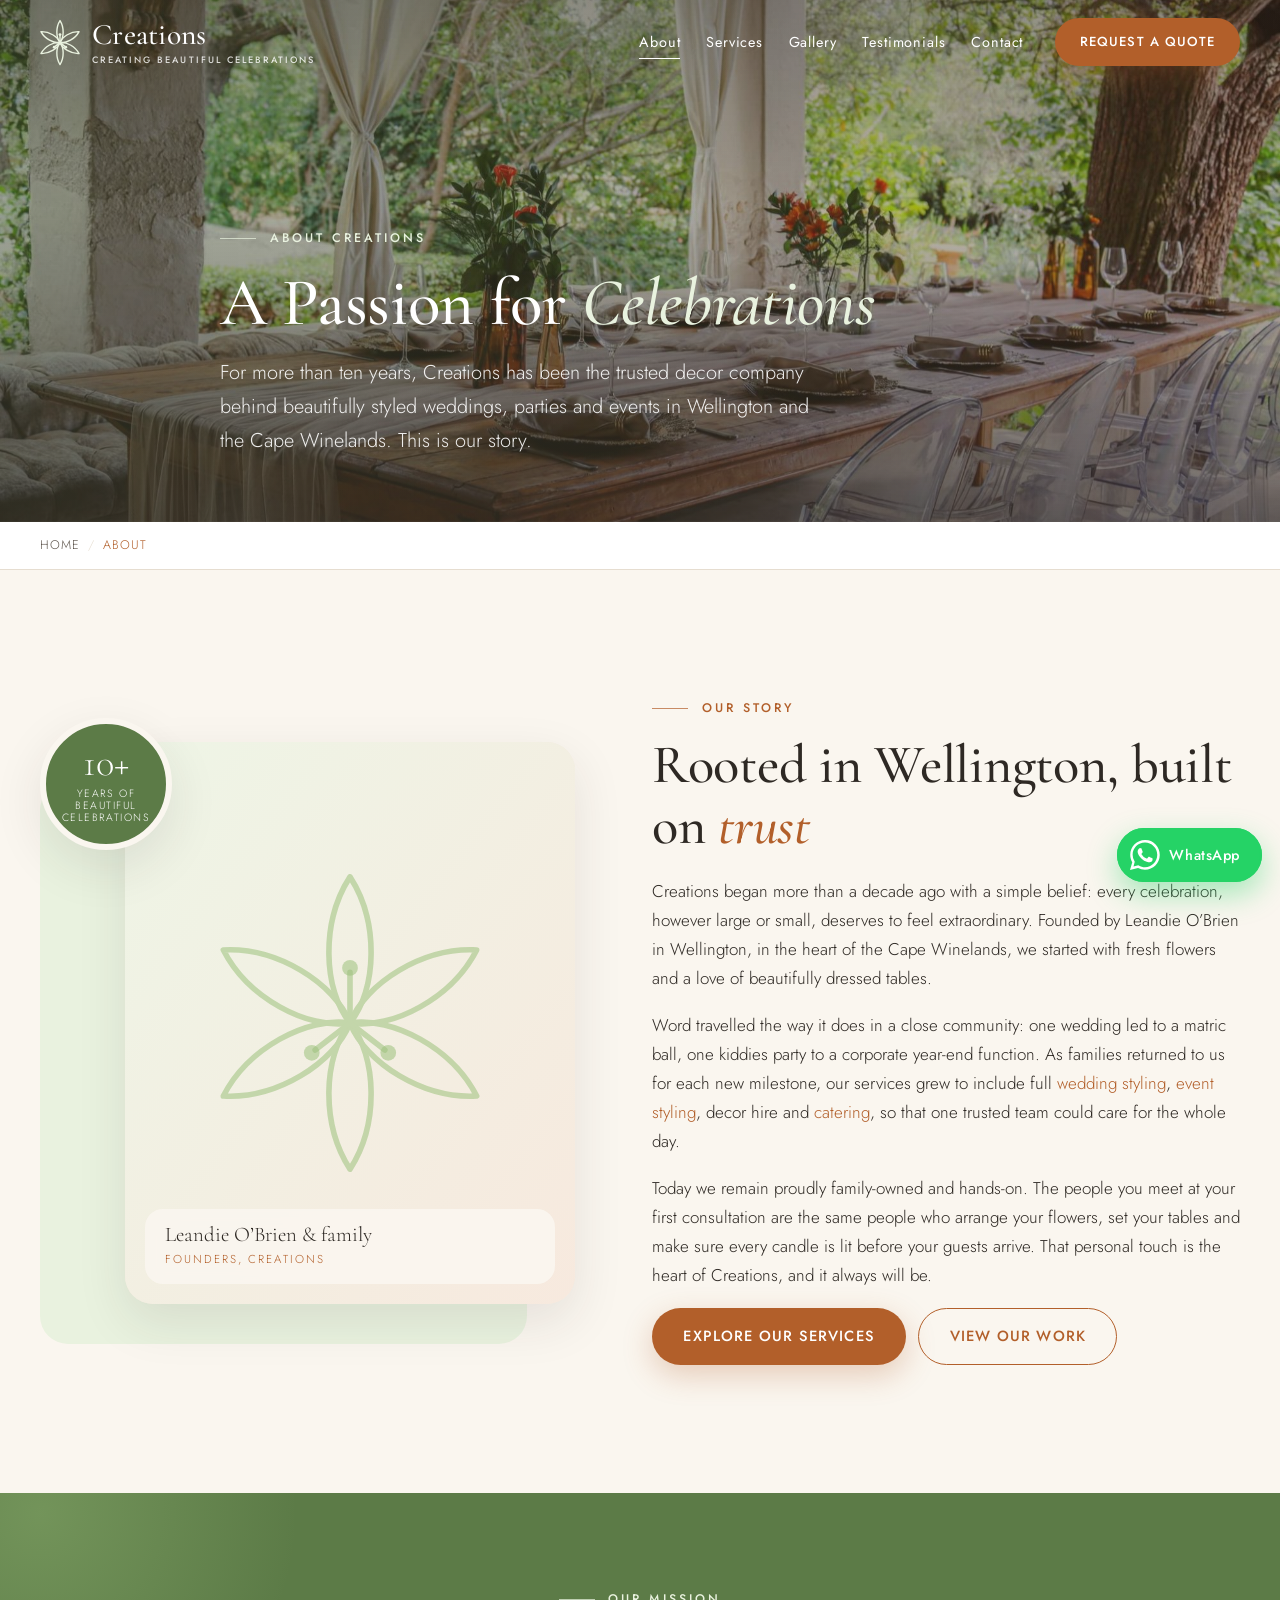
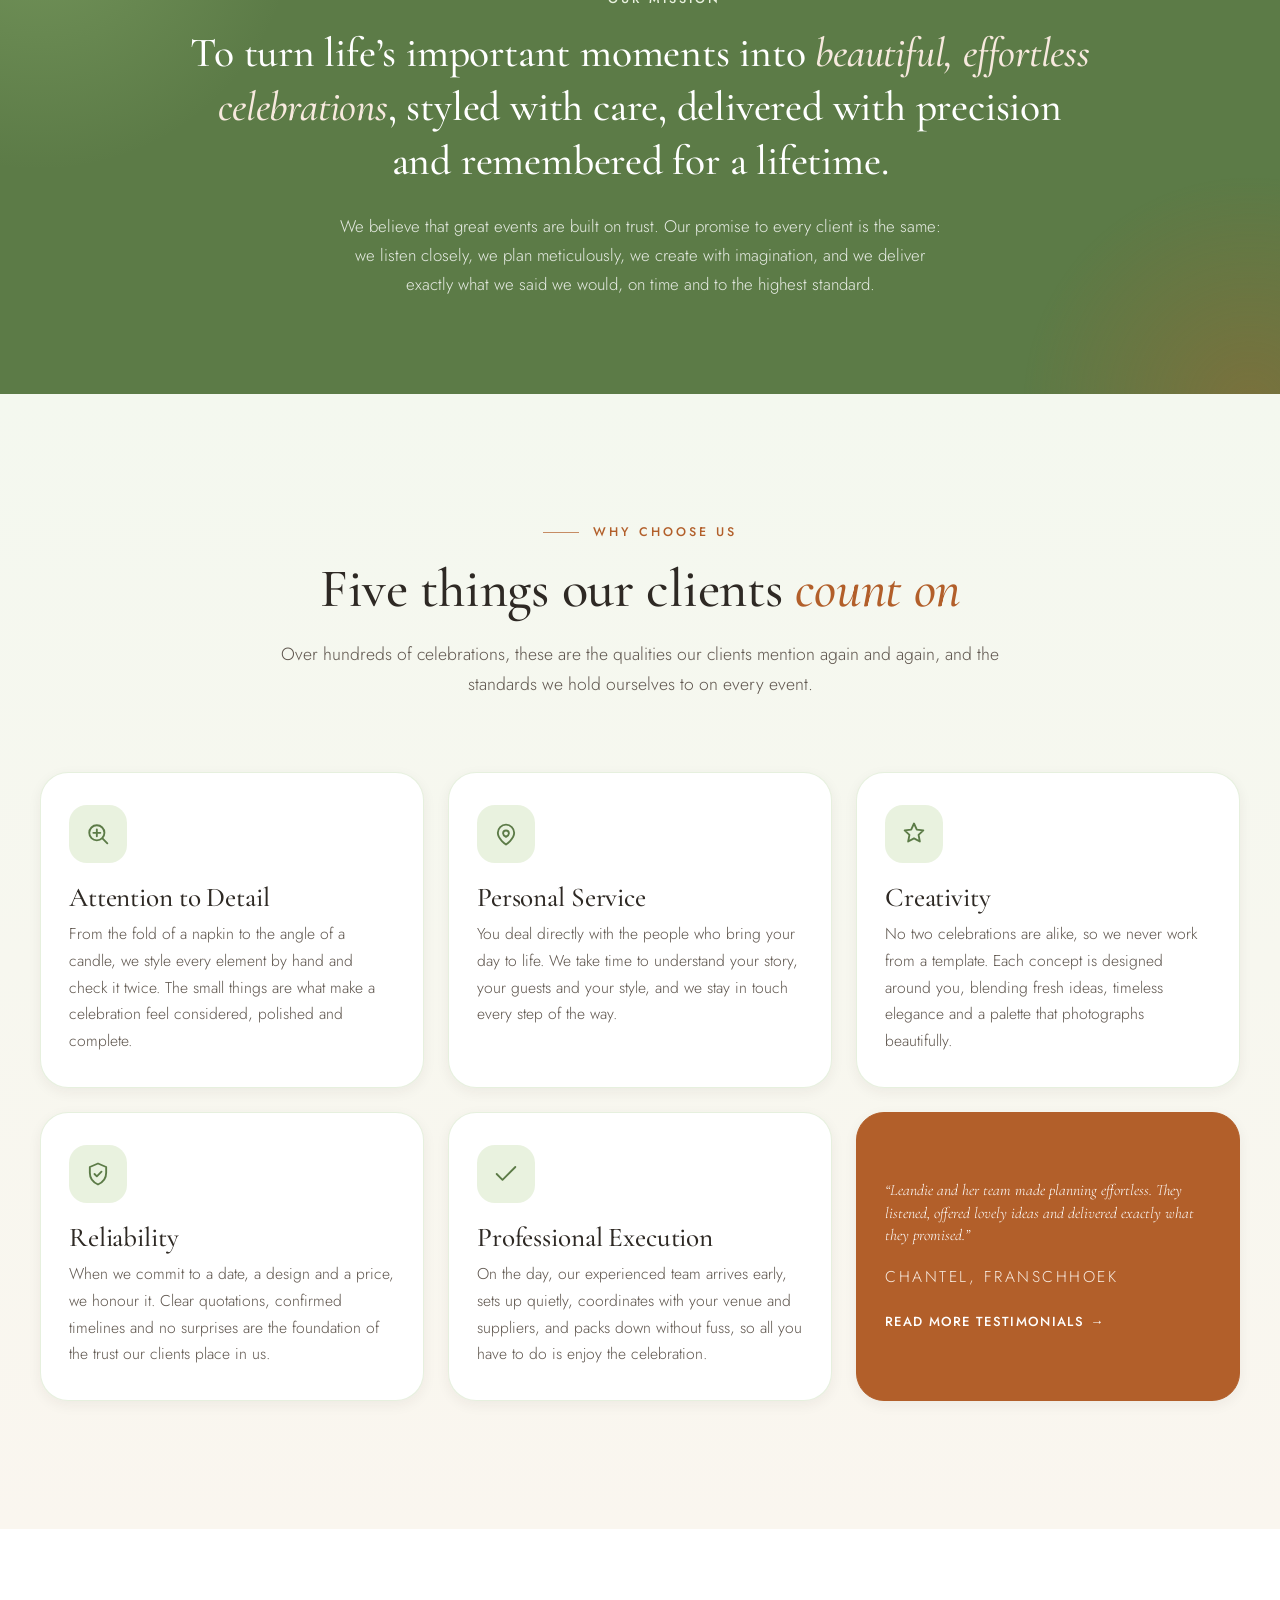
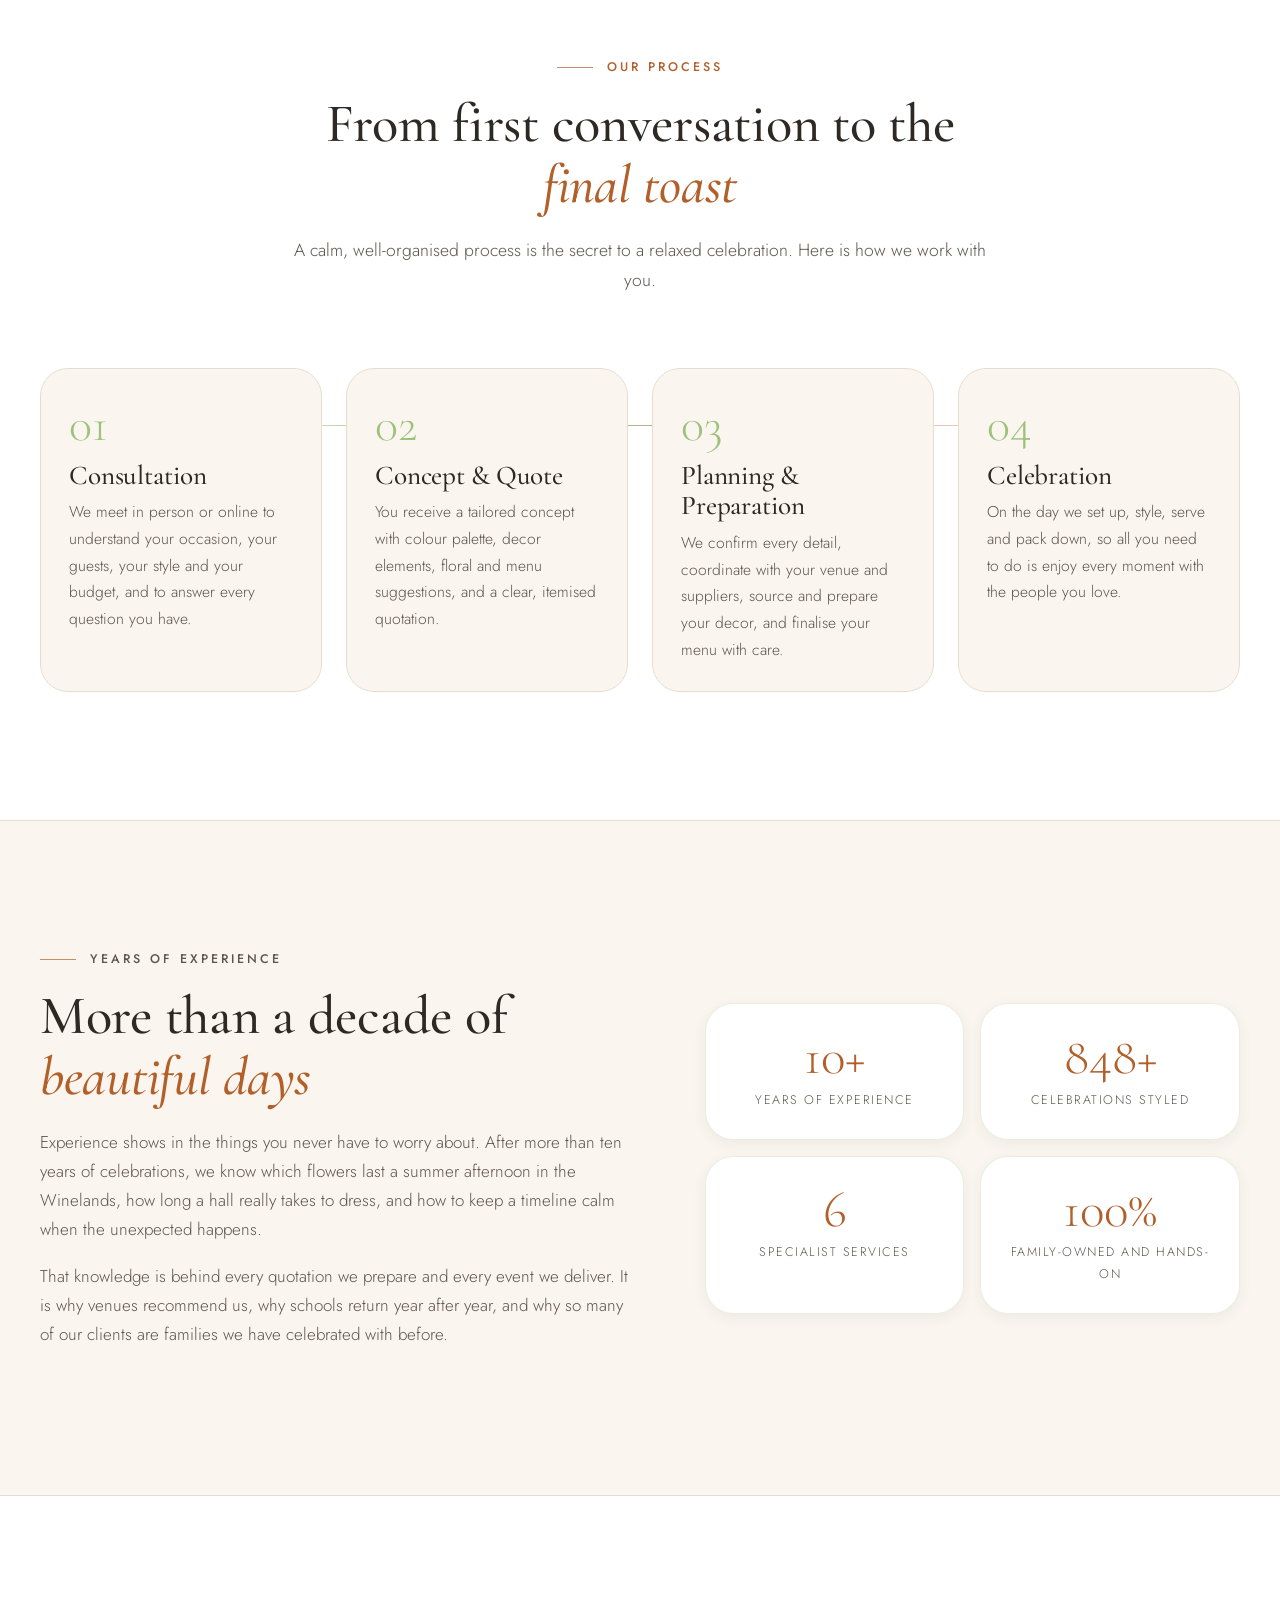
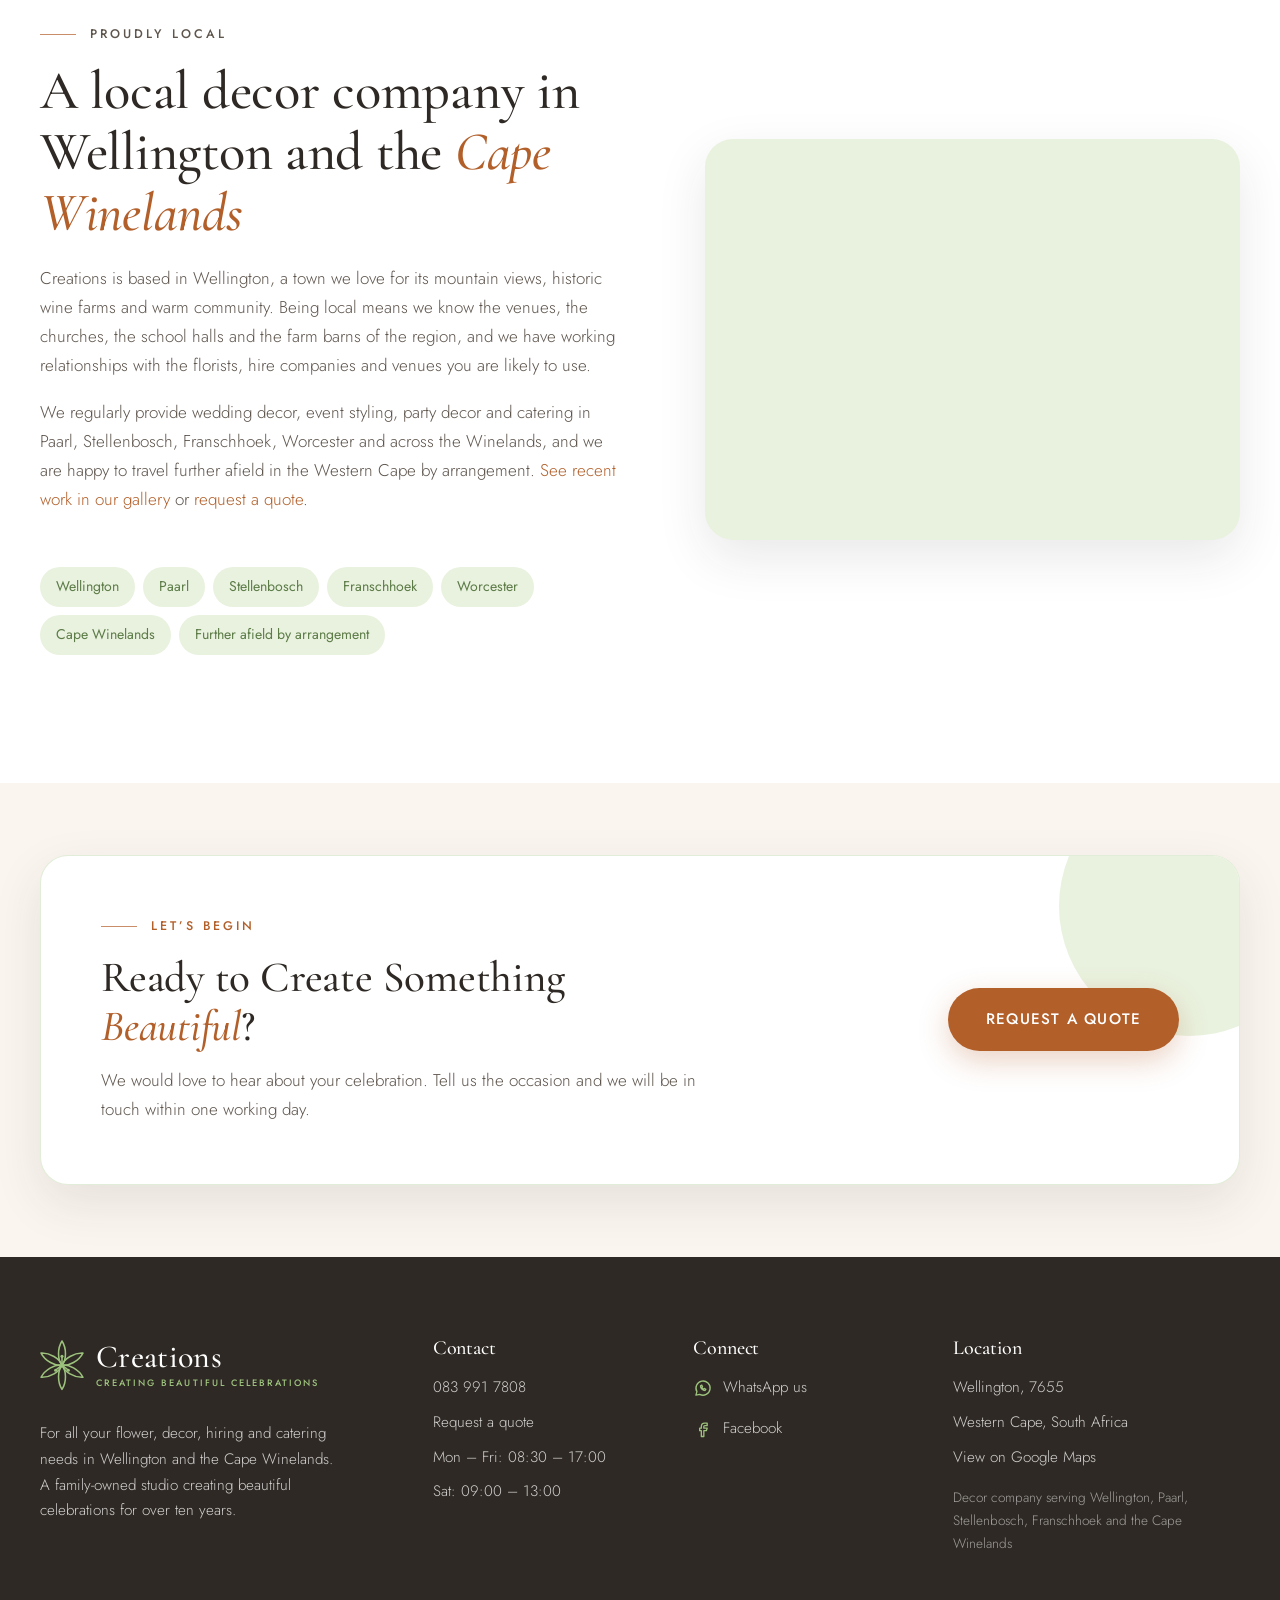
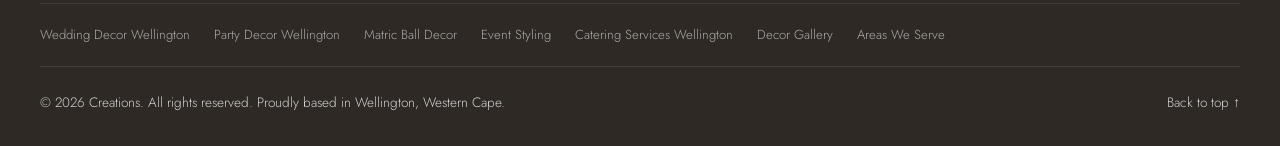
==== commit 7d264d23: "Add five garden-pavilion photos: About and Services heroes, three new gallery cards Co-Authored-By: " ====
--- a/about.html
+++ b/about.html
@@ -101,9 +101,9 @@
     <!-- ------------------------------------------------------------ HERO -->
     <section class="page-hero" aria-labelledby="about-title">
       <picture class="hero__media">
-        <img src="assets/img/hero-about.jpg" data-stock="https://images.unsplash.com/photo-1511795409834-ef04bbd61622?auto=format&fit=crop&w=1800&q=70"
-             alt="Guests gathered at a long, beautifully styled celebration table under warm string lights"
-             width="1800" height="900" fetchpriority="high" decoding="async" data-fallback>
+        <img src="assets/img/hero-about.jpg"
+             alt="A long rustic farm table dressed with a blush tulle runner, gold charger plates and amber bottle vases, beside clear ghost chairs in a leafy garden pavilion"
+             width="2000" height="1333" fetchpriority="high" decoding="async" data-fallback>
       </picture>
       <div class="hero__overlay" aria-hidden="true"></div>
       <div class="container hero__content">
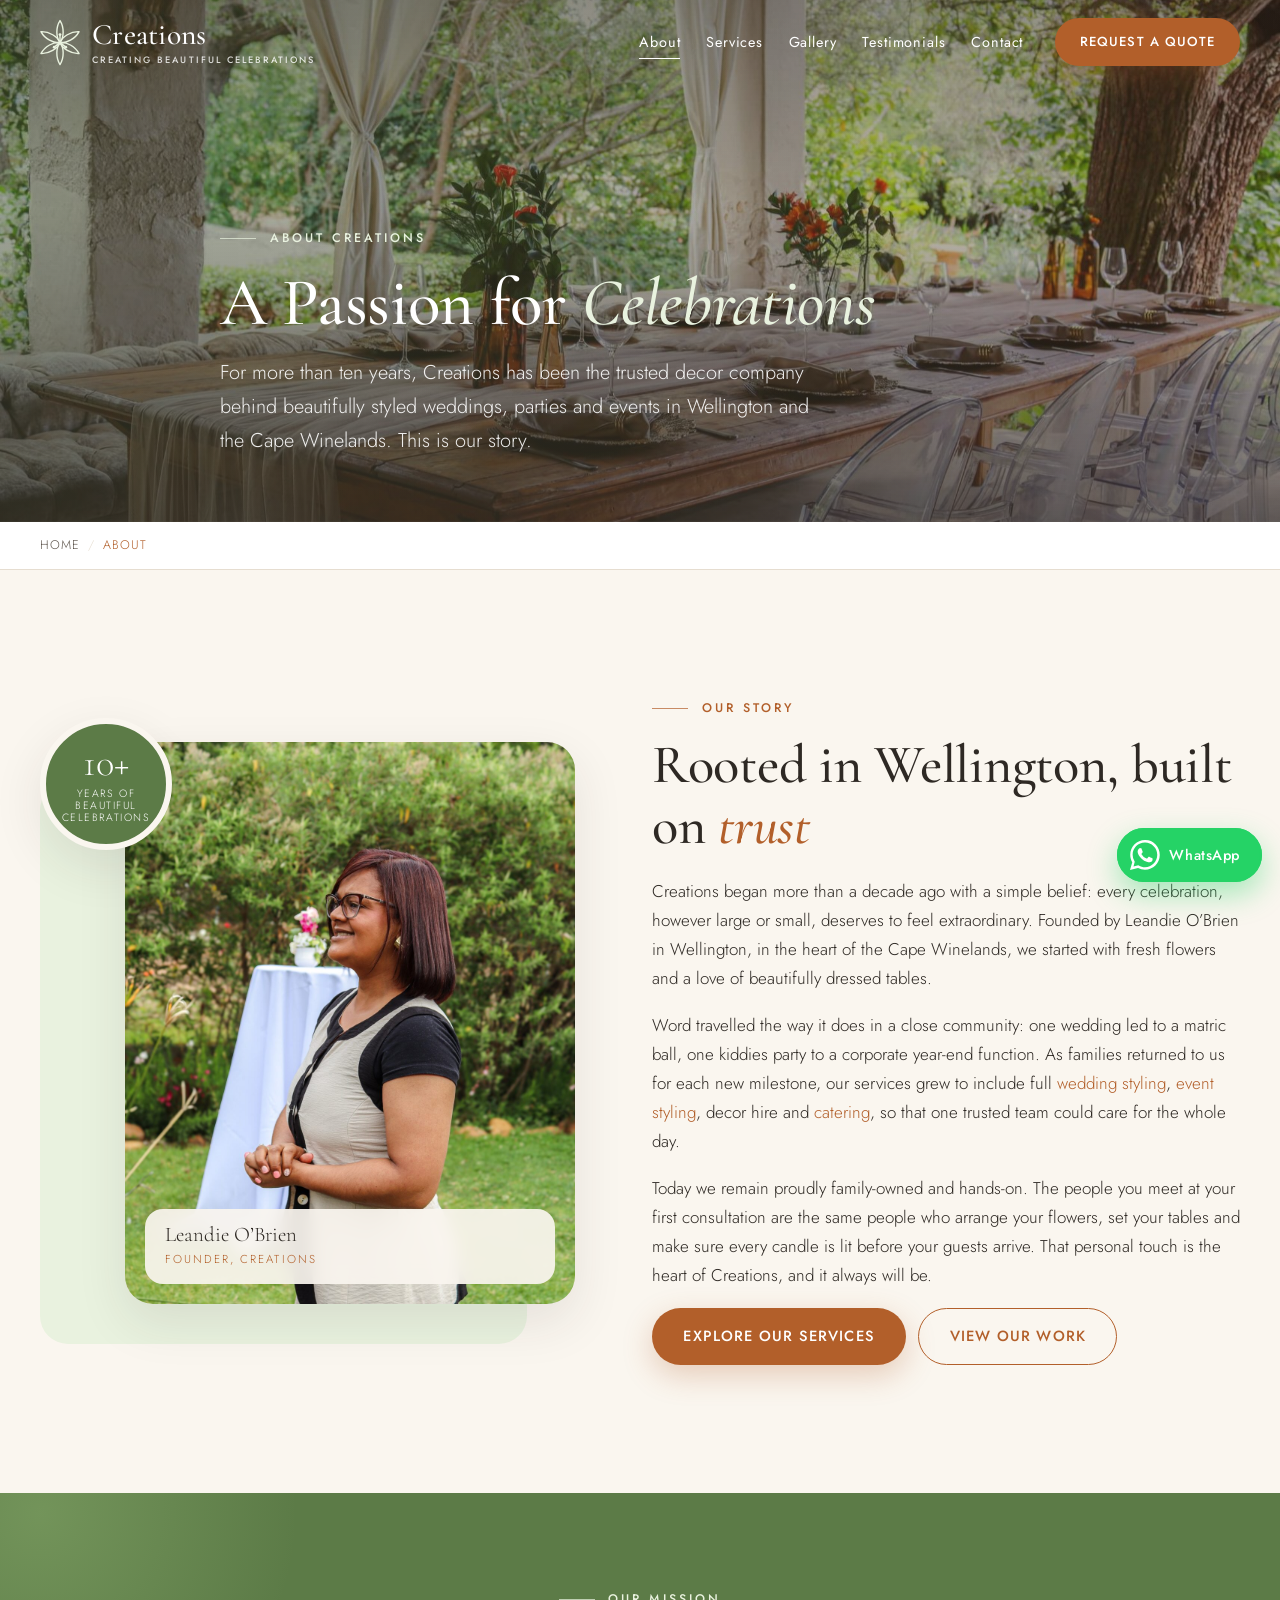
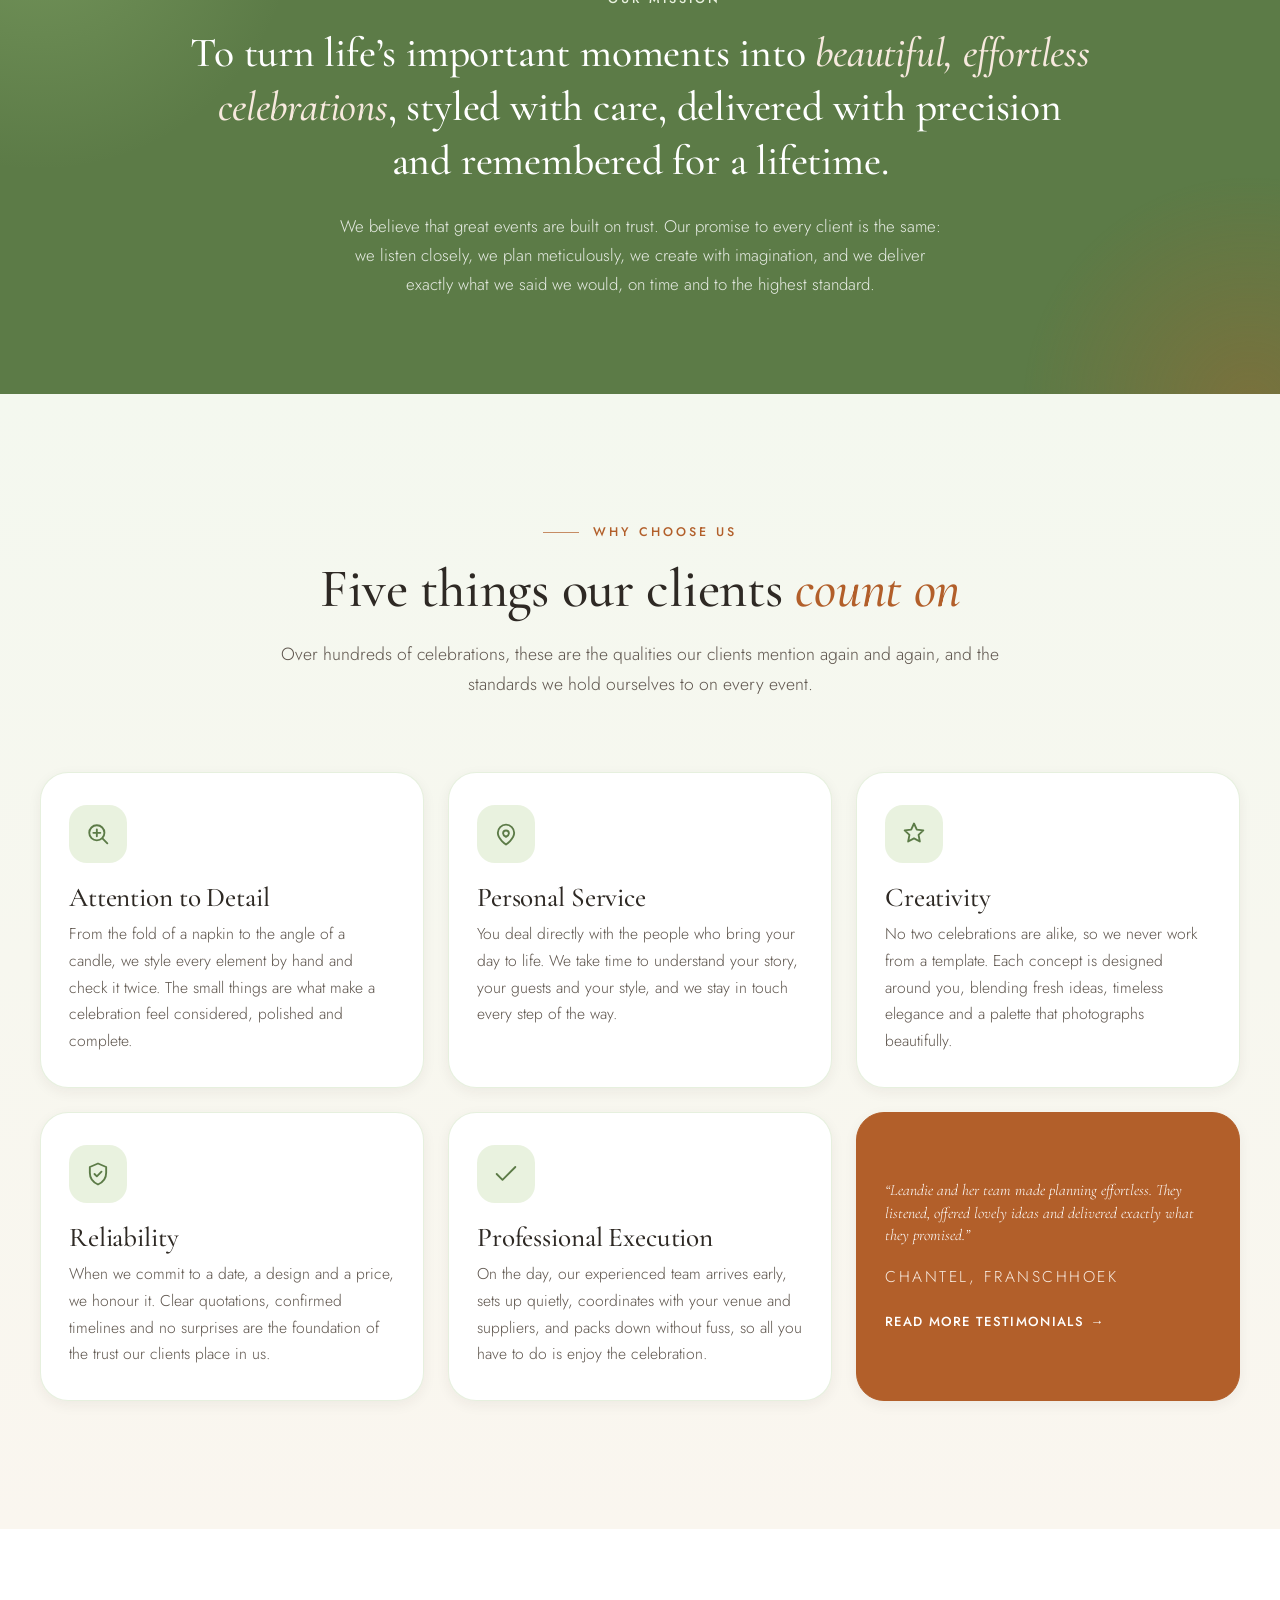
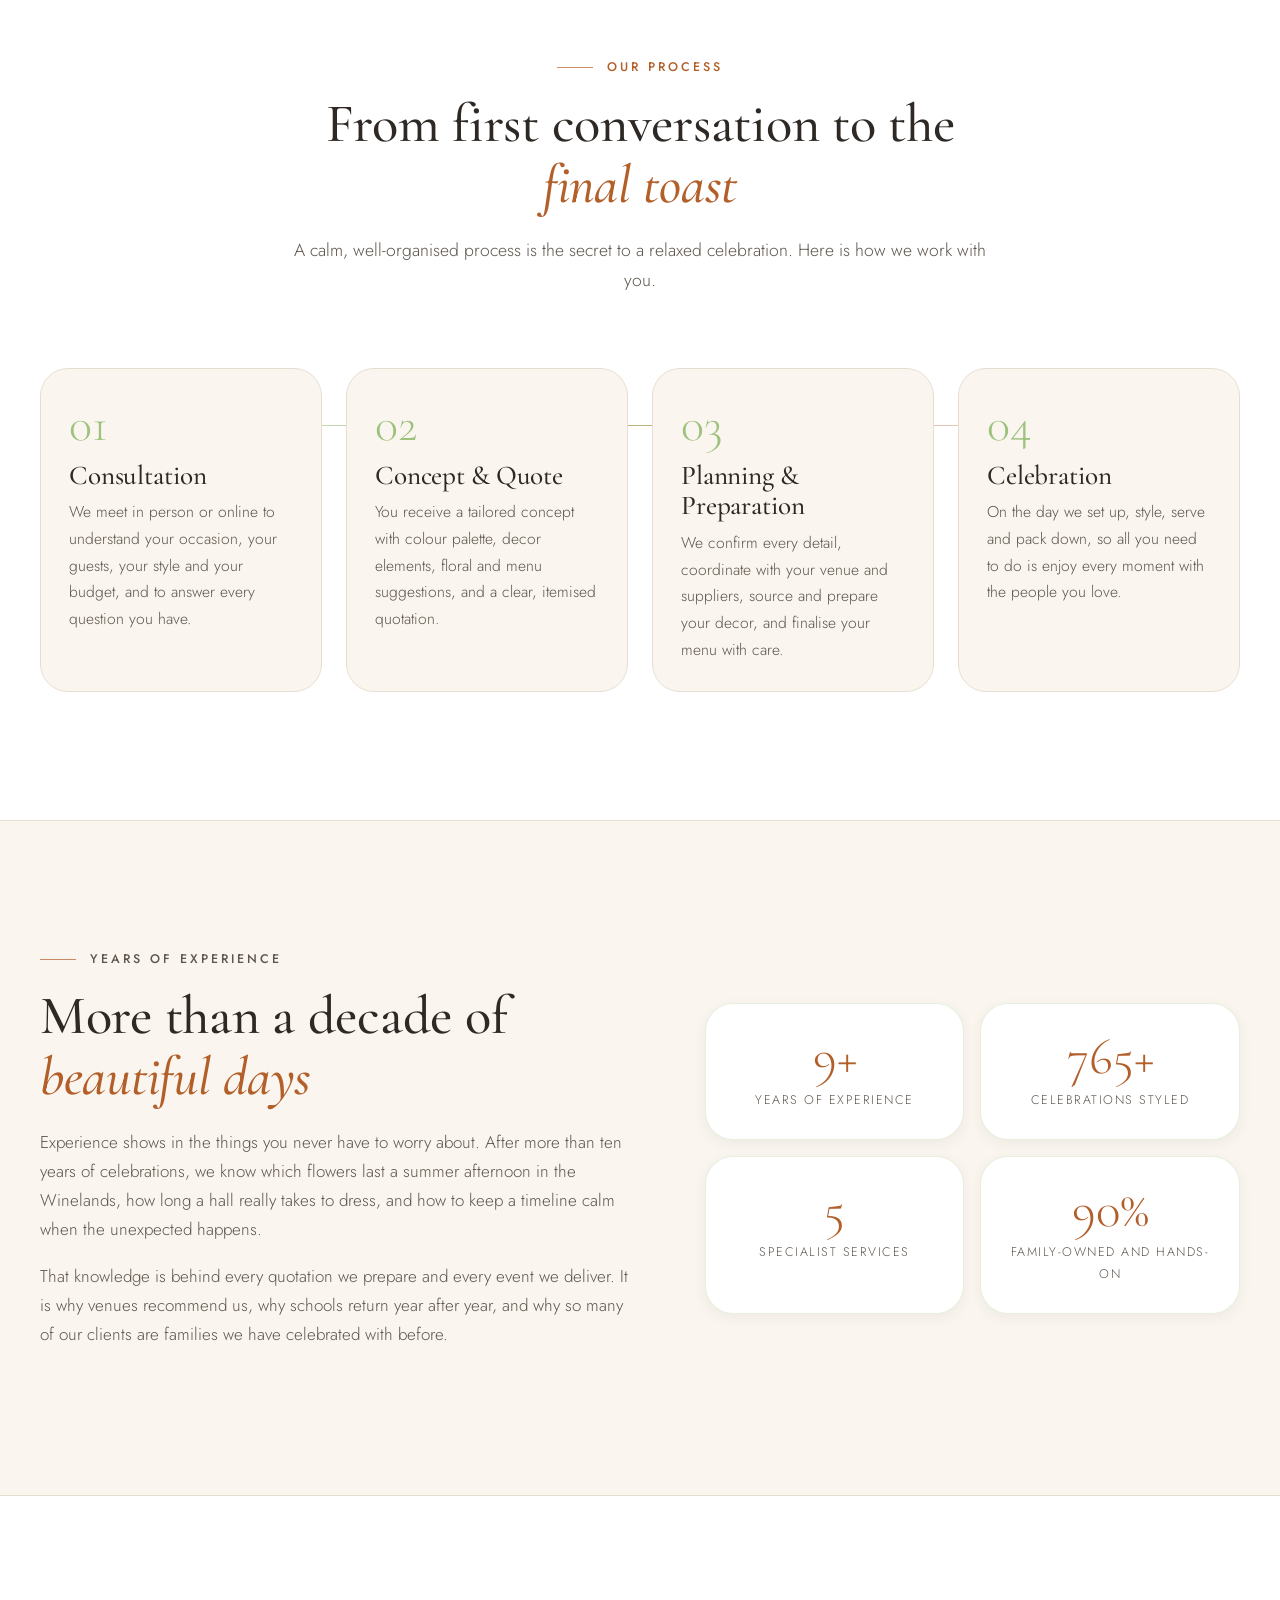
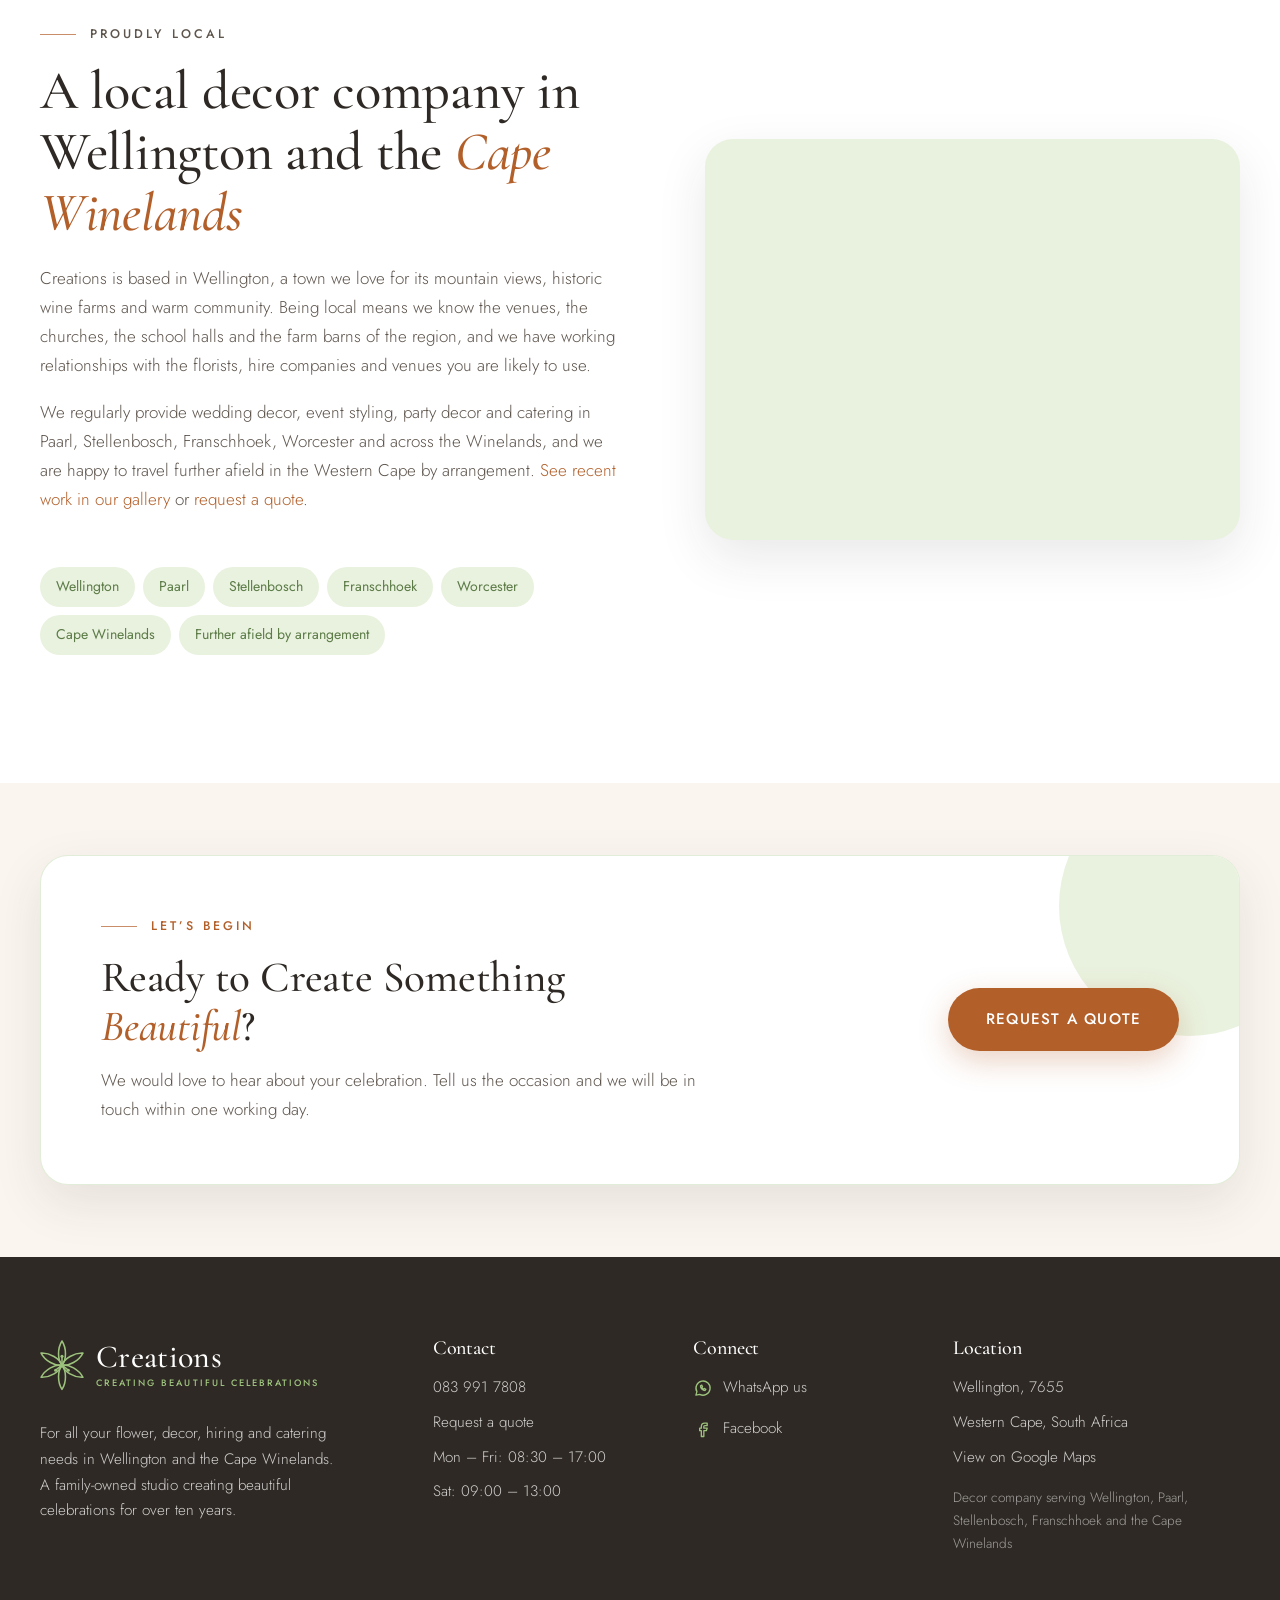
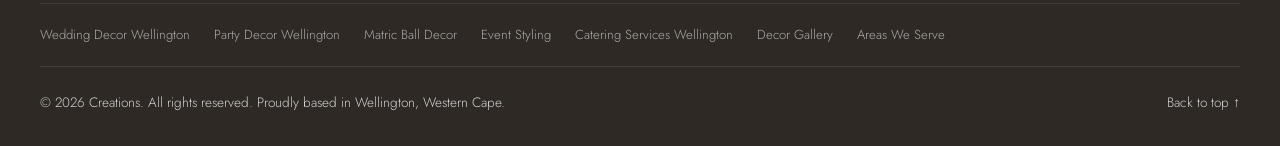
==== commit 68ebd581: "Add Leandie's portrait to the About sections on the About page and homepage Co-Authored-By: Claude S" ====
--- a/about.html
+++ b/about.html
@@ -126,14 +126,13 @@
     <section class="section about" id="story" aria-labelledby="story-title">
       <div class="container about__grid">
         <div class="about__media reveal">
-          <!-- Photo placeholder: replace the src with a warm, professional photo of the Creations family and team -->
           <figure class="about__photo">
-            <img src="assets/img/placeholder.svg"
-                 alt="Placeholder for a warm, professional photo of the Creations family and team"
-                 width="800" height="1000" loading="lazy" decoding="async">
+            <img src="assets/img/about-leandie.jpg"
+                 alt="Leandie O&rsquo;Brien, founder of Creations, smiling in a garden"
+                 width="1200" height="1500" loading="lazy" decoding="async" data-fallback>
             <figcaption class="about__photo-caption">
-              <span class="about__photo-name">Leandie O&rsquo;Brien &amp; family</span>
-              <span class="about__photo-role">Founders, Creations</span>
+              <span class="about__photo-name">Leandie O&rsquo;Brien</span>
+              <span class="about__photo-role">Founder, Creations</span>
             </figcaption>
           </figure>
           <div class="about__badge" aria-hidden="true">
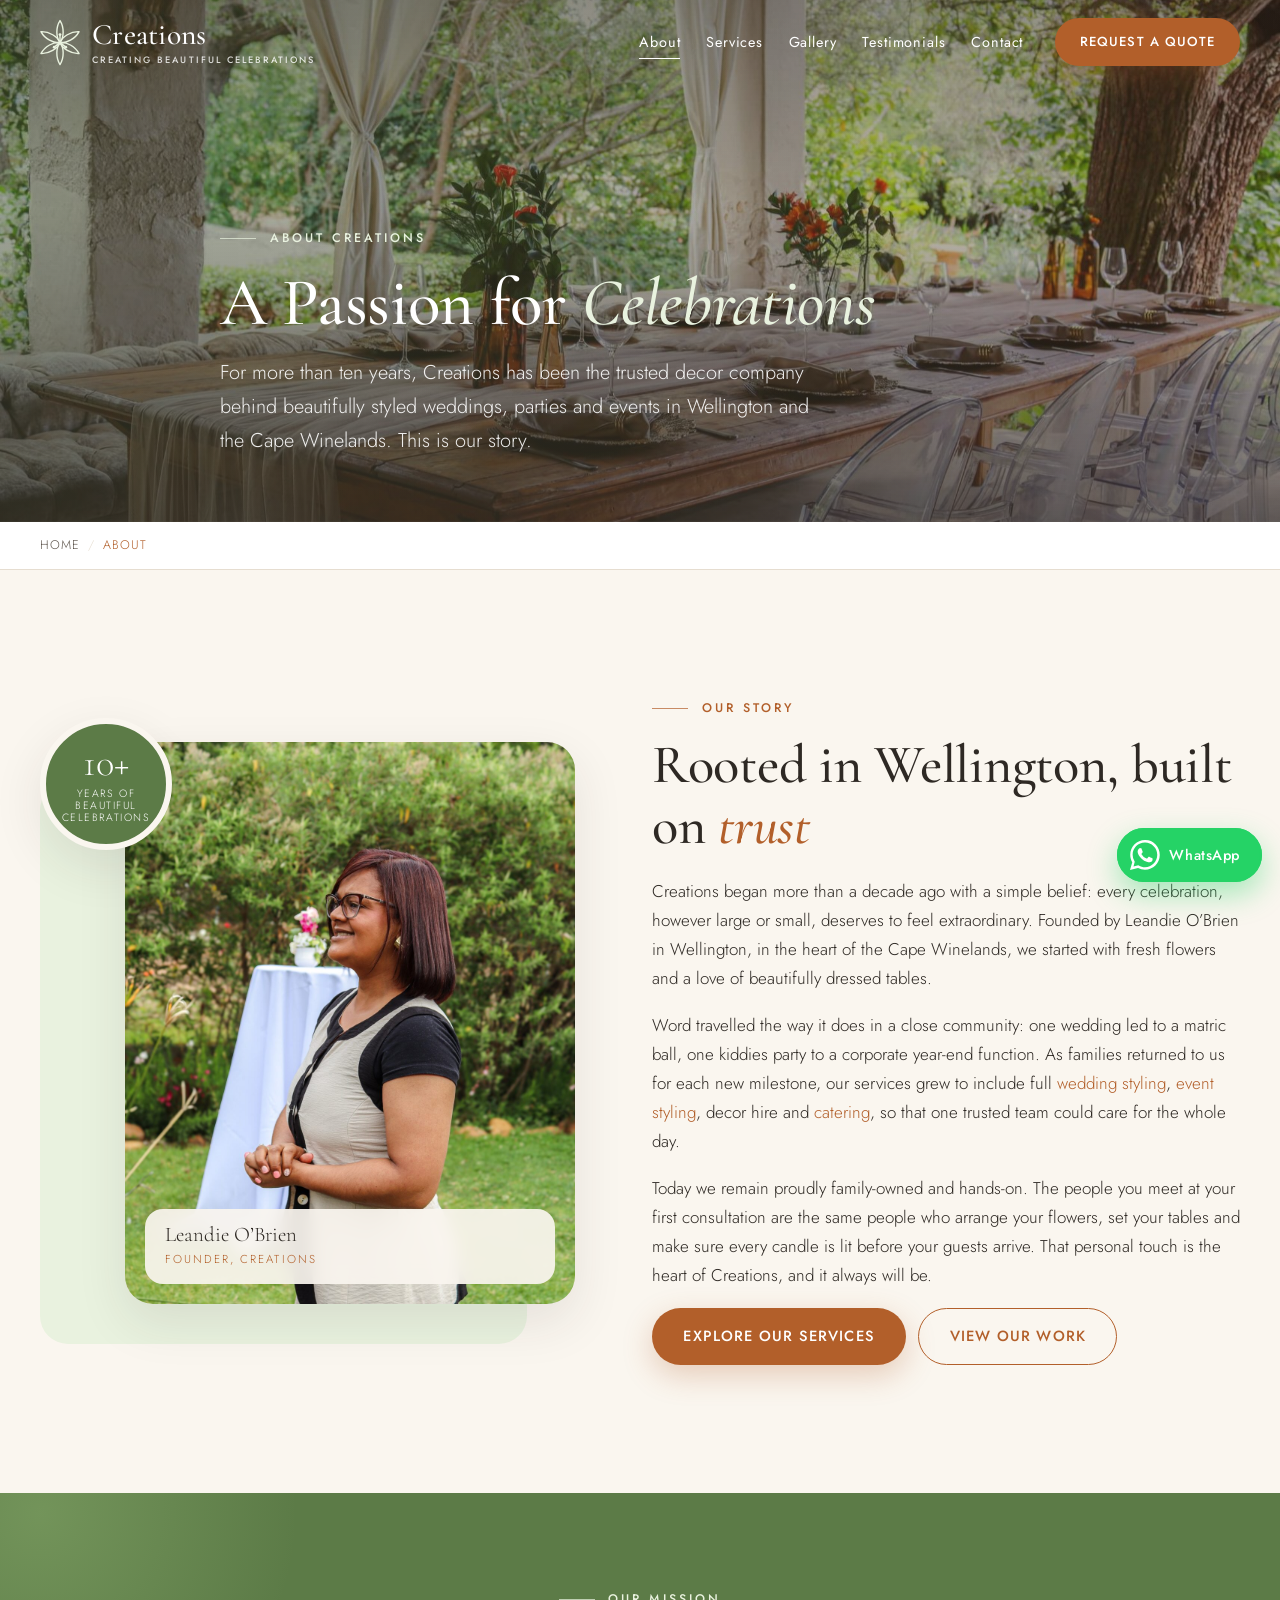
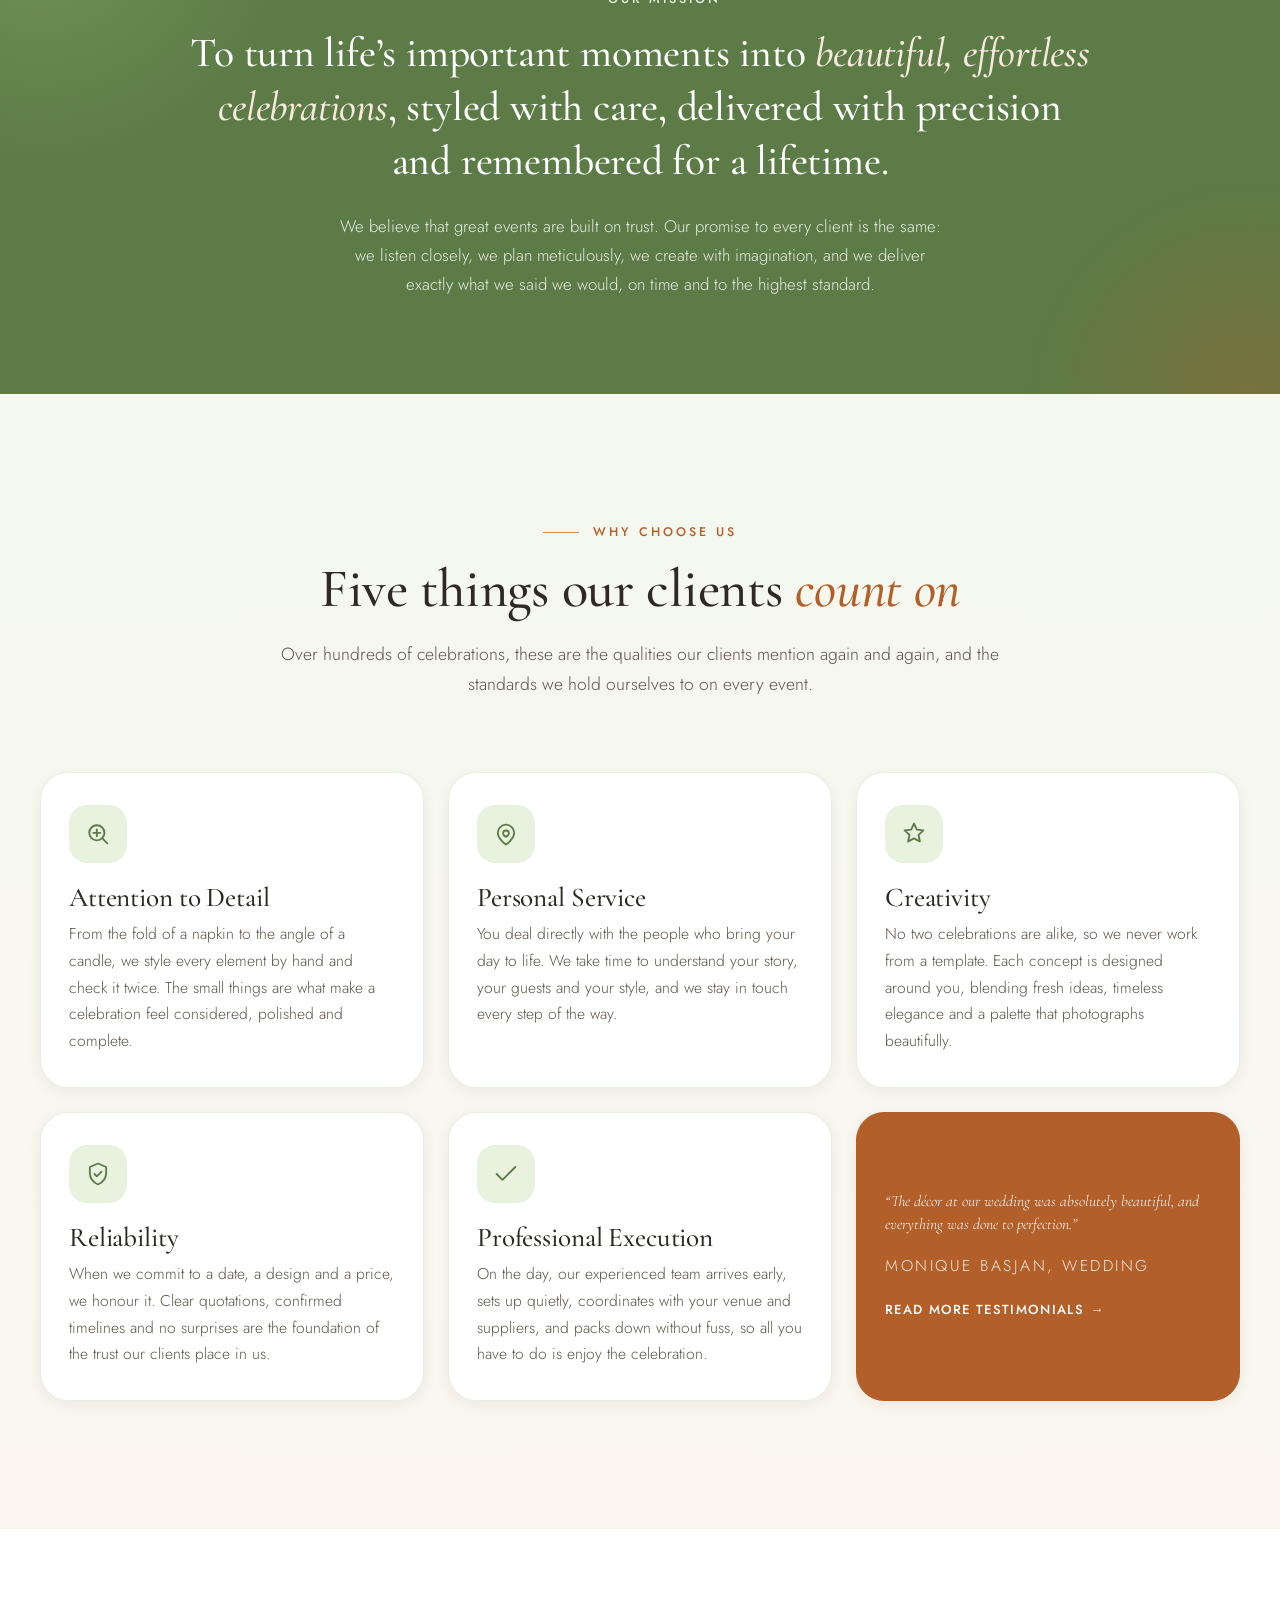
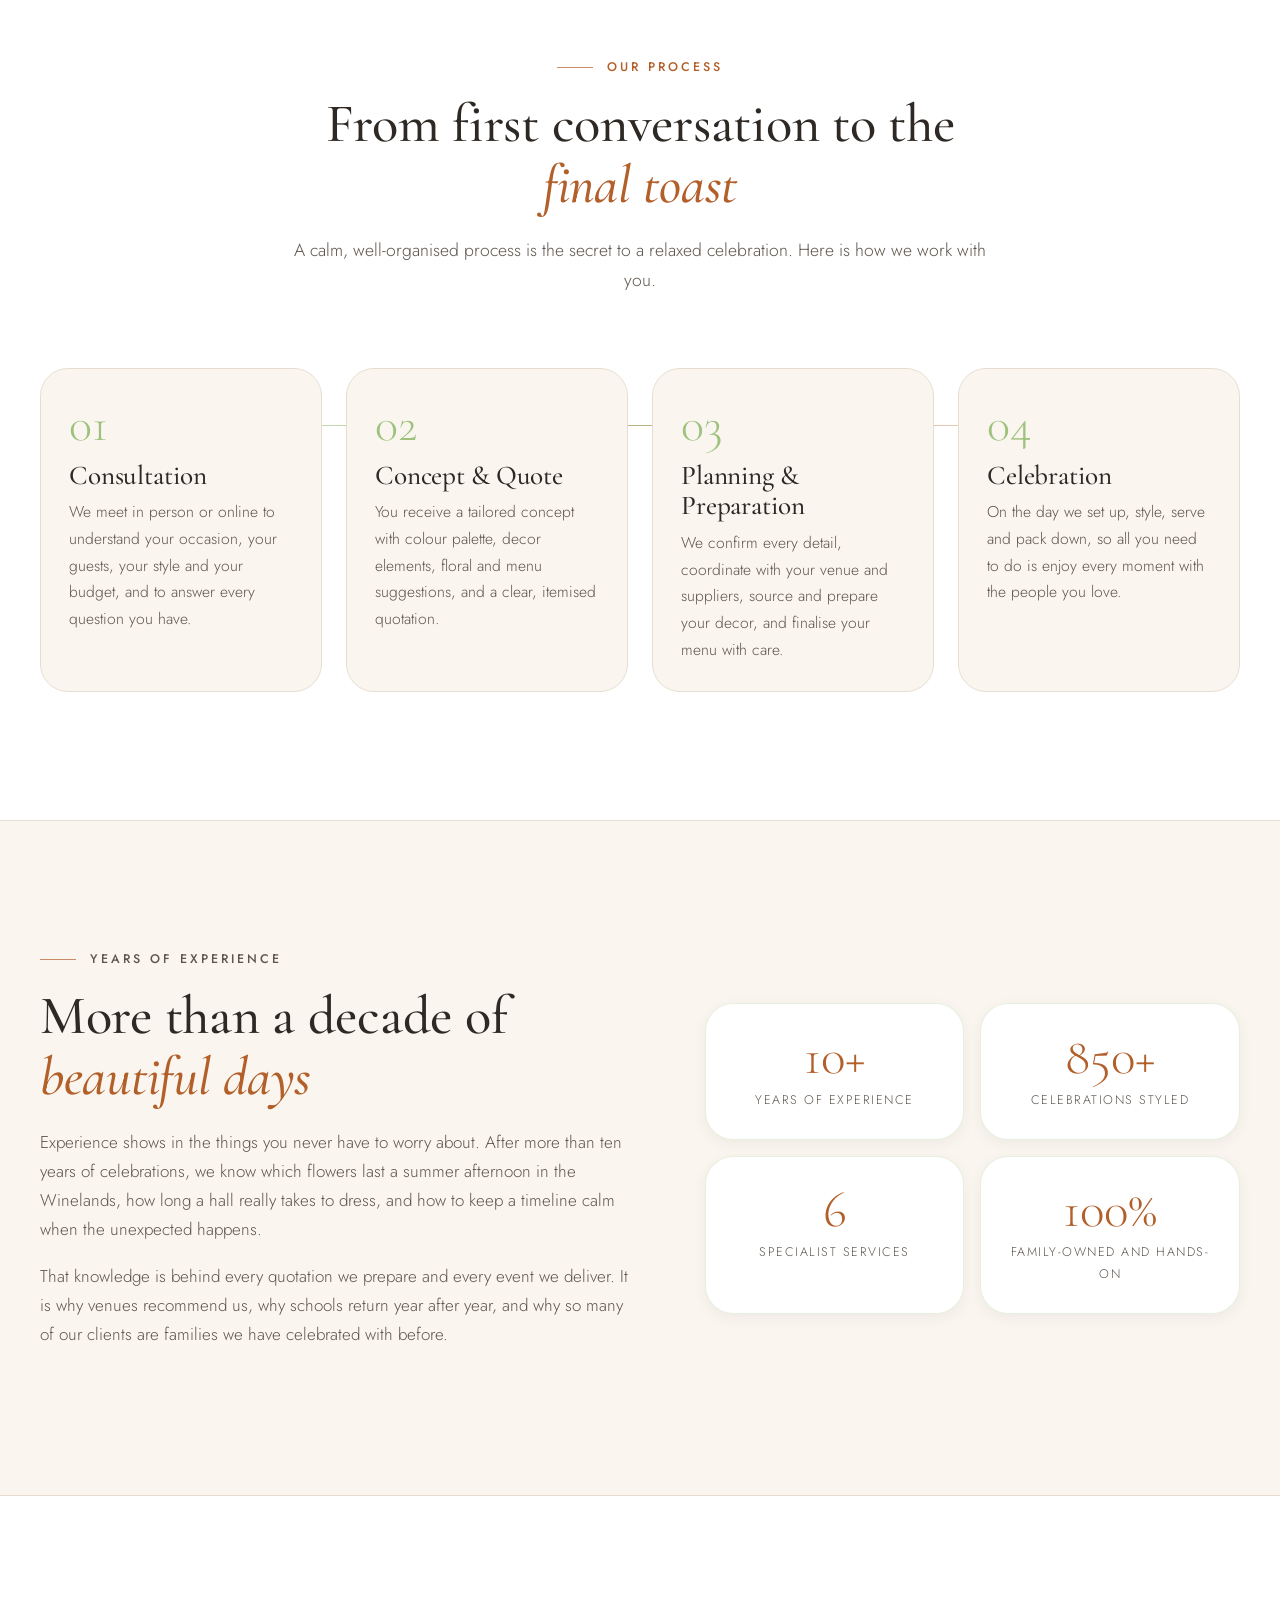
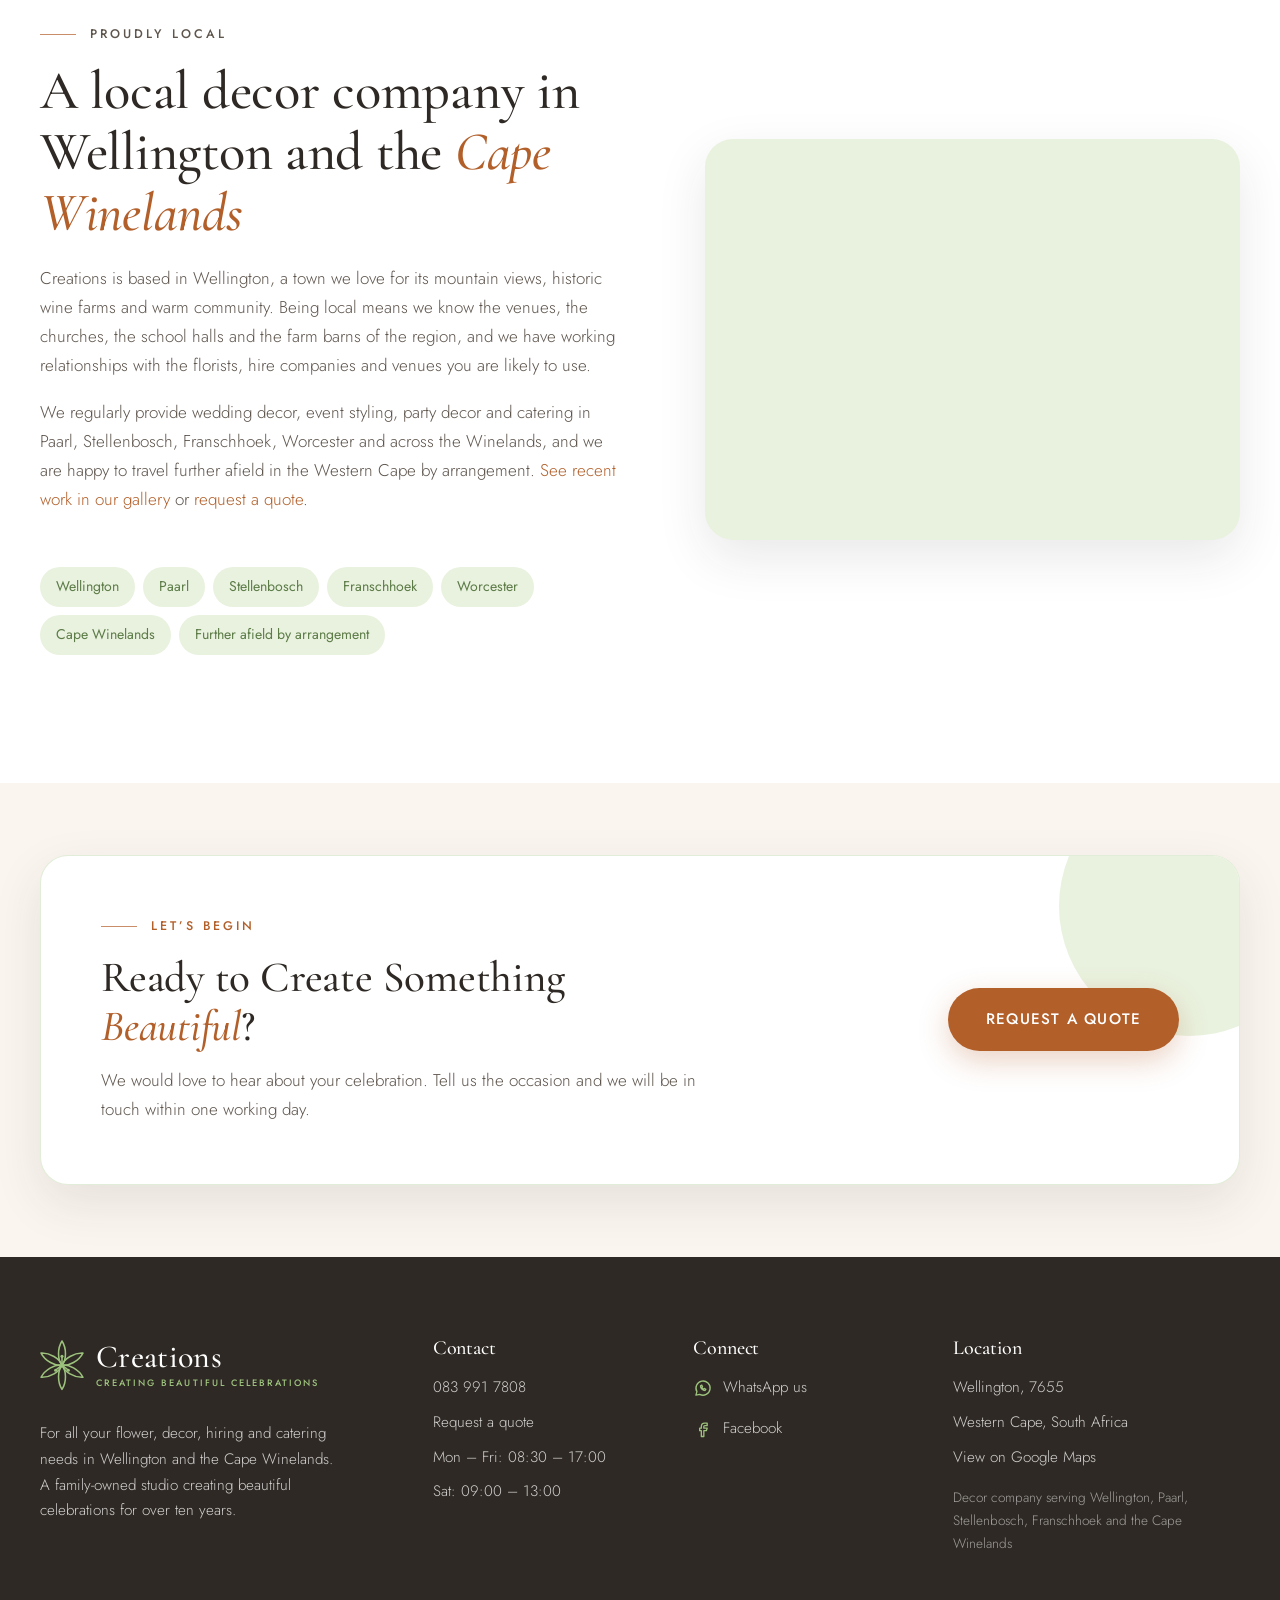
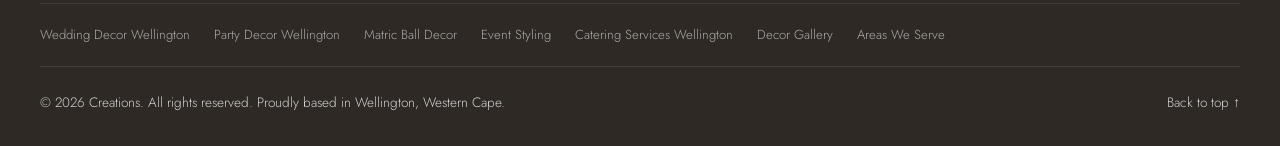
==== commit 0fbe85c7: "Replace placeholder testimonials with three real client reviews Co-Authored-By: Claude Sonnet 5.5 <n" ====
--- a/about.html
+++ b/about.html
@@ -200,8 +200,8 @@
             <p>On the day, our experienced team arrives early, sets up quietly, coordinates with your venue and suppliers, and packs down without fuss, so all you have to do is enjoy the celebration.</p>
           </li>
           <li class="why__card why__card--accent reveal">
-            <p class="why__quote">&ldquo;Leandie and her team made planning effortless. They listened, offered lovely ideas and delivered exactly what they promised.&rdquo;</p>
-            <p class="why__cite">Chantel, Franschhoek</p>
+            <p class="why__quote">&ldquo;The d&eacute;cor at our wedding was absolutely beautiful, and everything was done to perfection.&rdquo;</p>
+            <p class="why__cite">Monique Basjan, Wedding</p>
             <a class="service__link" href="index.html#testimonials">Read more testimonials</a>
           </li>
         </ul>
--- a/assets/css/styles.css
+++ b/assets/css/styles.css
@@ -422,6 +422,9 @@
 .review footer span { font-size: 0.75rem; letter-spacing: 0.14em; text-transform: uppercase; color: var(--sage-deep); }
 @media (min-width: 700px) { .reviews { grid-template-columns: repeat(2, 1fr); } }
 @media (min-width: 1000px) { .reviews { grid-template-columns: repeat(3, 1fr); } }
+.reviews--long { align-items: start; }
+.review--long blockquote p { font-size: 1.1rem; line-height: 1.6; margin-bottom: 0.9rem; }
+.review--long blockquote p:last-of-type { margin-bottom: 1.4rem; }
 
 /* ---------- Services page ------------------------------------------- */
 .svc-index { background: var(--white); border-bottom: 1px solid var(--line); }
